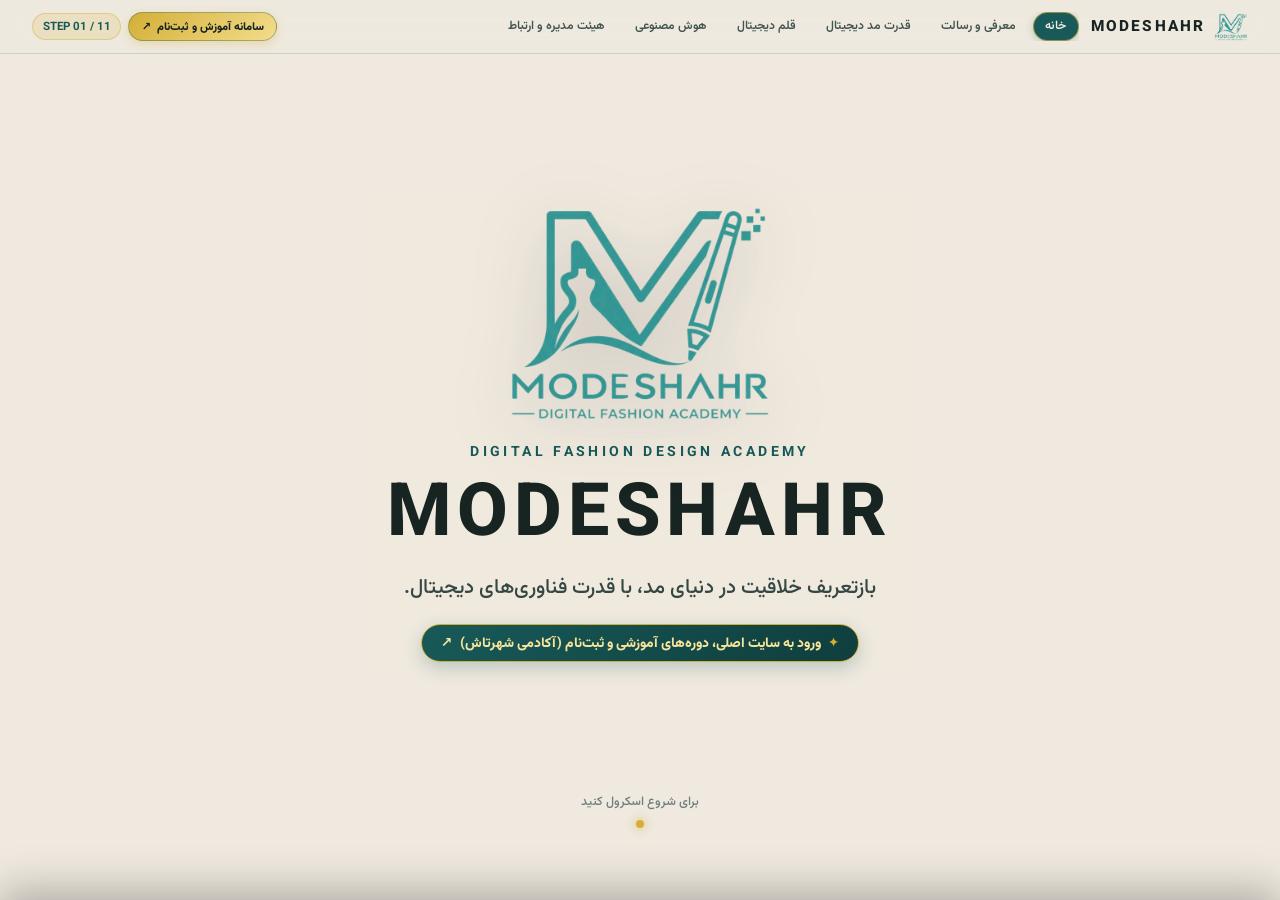
==== index.html @ 1c000253 "Initial commit: MODESHAHR digital fashion academy website" ====
<!DOCTYPE html>
<!--
  ==============================================================================
  DESIGNED, ENGINEERED & SECURED BY: VORTEX RJ STUDIO (vortexrjstudio)
  Where Identity Creates Attraction | https://vortexrjstudio.com
  Lead Web & Cybersecurity Engineer: Arad Razmjou (https://github.com/Aradrj)
  Brand Strategy & Identity: Anita Razmjou | Legal & Contracts: Mehrtash Razmjou
  Copyright (c) 2026 vortexrjstudio. All Rights Reserved.
  ==============================================================================
-->
<html lang="fa" dir="rtl">
<head>
  <meta charset="UTF-8">
  <meta name="viewport" content="width=device-width, initial-scale=1.0, viewport-fit=cover">
  <title>MODESHAHR | DIGITAL FASHION DESIGN ACADEMY</title>
  <meta name="author" content="Vortex RJ Studio (vortexrjstudio) - Arad Razmjou">
  <meta name="copyright" content="© 2026 vortexrjstudio (Vortex RJ Studio). All Rights Reserved.">
  <meta name="designer" content="Vortex RJ Studio | https://vortexrjstudio.com">
  <meta name="generator" content="Vortex RJ Studio High-Performance Scrollytelling Engine">
  <script type="application/ld+json">
  {
    "@context": "https://schema.org",
    "@type": "WebSite",
    "name": "MODESHAHR | Digital Fashion Design Academy",
    "url": "https://lms.shahrtashacademy.com/",
    "creator": {
      "@type": "Organization",
      "name": "Vortex RJ Studio",
      "alternateName": "vortexrjstudio",
      "slogan": "Where Identity Creates Attraction",
      "url": "https://vortexrjstudio.com",
      "sameAs": ["https://github.com/Aradrj"]
    },
    "copyrightHolder": {
      "@type": "Organization",
      "name": "vortexrjstudio"
    }
  }
  </script>
  <link rel="preconnect" href="https://fonts.googleapis.com">
  <link rel="preconnect" href="https://fonts.gstatic.com" crossorigin>
  <link href="https://fonts.googleapis.com/css2?family=Vazirmatn:wght@300;400;500;700;800&display=swap" rel="stylesheet">
  <link rel="stylesheet" href="style.css">
</head>
<body>
  <!-- نوار ناوبری بالا (Navigation Bar) -->
  <header class="site-navbar" id="siteNavbar">
    <div class="navbar-inner">
      <button type="button" class="navbar-brand" data-jump-step="0" aria-label="بازگشت به ابتدای صفحه">
        <img src="logo.png" alt="MODESHAHR Logo" class="navbar-logo-img" decoding="async" />
        <span class="navbar-brand-text">MODESHAHR</span>
      </button>

      <nav class="navbar-nav" aria-label="ناوبری بخش‌های سایت">
        <ul class="navbar-links" id="navbarLinks">
          <li><button type="button" class="nav-step-btn active" data-nav-group="hero" data-jump-step="0">خانه</button></li>
          <li><button type="button" class="nav-step-btn" data-nav-group="stage0" data-jump-step="2">معرفی و رسالت</button></li>
          <li><button type="button" class="nav-step-btn" data-nav-group="stage1" data-jump-step="4">قدرت مد دیجیتال</button></li>
          <li><button type="button" class="nav-step-btn" data-nav-group="stage2" data-jump-step="6">قلم دیجیتال</button></li>
          <li><button type="button" class="nav-step-btn" data-nav-group="stage3" data-jump-step="8">هوش مصنوعی</button></li>
          <li><button type="button" class="nav-step-btn" data-nav-group="footer" data-jump-step="10">هیئت مدیره و ارتباط</button></li>
        </ul>
      </nav>

      <div class="navbar-meta-group">
        <a href="https://lms.shahrtashacademy.com/" target="_blank" rel="noopener noreferrer" class="navbar-lms-cta" title="ورود به سامانه آموزش و ثبت‌نام آکادمی شهرتاش">
          <span>سامانه آموزش و ثبت‌نام</span>
          <span aria-hidden="true">↗</span>
        </a>
        <span class="navbar-step-badge" id="navStepBadge">STEP 01 / 11</span>
      </div>
    </div>
  </header>

  <main class="scrolly-viewport" id="waveTrack">
    <div class="aspect-stage-canvas" id="aspectStageCanvas">
    <!-- جهان عمودی پیوسته مختص هیرو و خط طلایی آغازین -->
    <div class="scrolly-world" id="scrollySticky">

      <!-- لایه پیوسته خط طلایی (#D4AF37) در اسکرول دوم -->
      <div class="continuous-line-layer" id="centerWaveGap" aria-hidden="true">
        <svg id="waveSvg" class="wave-svg" xmlns="http://www.w3.org/2000/svg">
          <defs>
            <filter id="shinyTipGlow" x="-35%" y="-35%" width="170%" height="170%">
              <feGaussianBlur in="SourceGraphic" stdDeviation="3.2" result="softGlow" />
              <feMerge>
                <feMergeNode in="softGlow" />
                <feMergeNode in="SourceGraphic" />
              </feMerge>
            </filter>
          </defs>

          <path id="goldWavePath" class="gold-wave-base" d="" />
          <g id="shinyTipGroup" class="shine-fade-layers"></g>
          <path id="goldTipTrail" class="gold-tip-trail" d="" />
        </svg>
      </div>

      <!-- بخش ۰: صفحه هیرو با لوگوی بزرگ‌تر -->
      <section class="world-section hero-section" id="hero">
        <div class="hero-box">
          <div class="hero-content">
            <div class="hero-logo-frame"><img src="logo.png" alt="MODESHAHR" class="hero-logo-img" decoding="async" /></div>
            <span class="brand-badge">DIGITAL FASHION DESIGN ACADEMY</span>
            <h1 class="hero-title">MODESHAHR</h1>
            <p class="hero-subtitle">
              بازتعریف خلاقیت در دنیای مد، با قدرت فناوری‌های دیجیتال.
            </p>
            <a href="https://lms.shahrtashacademy.com/" target="_blank" rel="noopener noreferrer" class="hero-academy-cta">
              <span class="cta-gold-star">✦</span>
              <span>ورود به سایت اصلی، دوره‌های آموزشی و ثبت‌نام (آکادمی شهرتاش)</span>
              <span aria-hidden="true">↗</span>
            </a>
          </div>

          <div class="hero-bottom-anchor" id="lineStartAnchor" aria-hidden="true">
            <span class="scroll-hint">برای شروع اسکرول کنید</span>
            <span class="hero-start-seed" id="heroStartSeed"></span>
          </div>
        </div>
      </section>

      <!-- اسکرول دوم: مسیر خط طلایی به همراه دو نمونه کار مرتفع در سمت چپ و راست خط طلایی -->
      <section class="world-section line-only-section" aria-label="مسیر خط طلایی و نمونه کارهای طراحی مد دیجیتال">
        <div class="second-scroll-photos-grid" id="secondScrollPhotosGrid">
          <!-- نمونه کار اول در سمت راست خط طلایی -->
          <div class="fibo-slot second-scroll-photo photo-right clickable-photo-slot" id="secondScrollPhotoRight" role="button" tabindex="0" aria-label="بزرگ‌نمایی نمونه کار اول">
                  <div class="fibo-photo-layer has-custom-artwork" style="--photo-tint: #185A59;" data-photo-title="نمونه کار اختصاصی طراحی لباس دیجیتال" data-photo-caption="ترسیم اسکیس اولیه با قلم نوری و تبدیل آن به رندر واقع‌گرایانه پارچه ابریشم زمردی و گلدوزی طلایی در استودیو مدشهر.">
                    <img src="assets/images/portfolio_right.jpg" alt="نمونه کار اختصاصی طراحی لباس دیجیتال" class="fibo-artwork-img" decoding="async" />
                  </div>
          </div>

          <!-- فضای میانی عبور خط طلایی -->
          <div class="second-scroll-line-gap" aria-hidden="true"></div>

          <!-- نمونه کار دوم در سمت چپ خط طلایی -->
          <div class="fibo-slot second-scroll-photo photo-left clickable-photo-slot" id="secondScrollPhotoLeft" role="button" tabindex="0" aria-label="بزرگ‌نمایی نمونه کار دوم">
                  <div class="fibo-photo-layer has-custom-artwork" style="--photo-tint: #0E939D;" data-photo-title="معماری فرم و کلکسیون اوت کوتور دیجیتال" data-photo-caption="طراحی ساختاریافته کت و پیراهن دراپه با شبیه‌سازی دقیق بافت پارچه، الگوهای هندسی و نورپردازی استودیویی.">
                    <img src="assets/images/portfolio_left.jpg" alt="معماری فرم و کلکسیون اوت کوتور دیجیتال" class="fibo-artwork-img" decoding="async" />
                  </div>
          </div>
        </div>
      </section>
    </div>

    <!-- ======================================================================
         لایه صحنه‌های اسکرول چسبان (۴ بخش کامل + بخش هیئت مدیره و شعار در پایین صفحه)
         ====================================================================== -->
    <div class="stationary-explanations-layer" id="stationaryExplanationsLayer">

      <!-- ====================================================================
           بخش ۱ (Stage 0): معرفی MODESHAHR + مأموریت ما و چشم‌انداز ما
           ==================================================================== -->
      <section class="stage-scene" data-stage-scene="0" aria-label="معرفی آکادمی و مأموریت و چشم‌انداز">
        <svg class="stage-perimeter-svg" data-stage-svg="0" xmlns="http://www.w3.org/2000/svg" aria-hidden="true">
          <path class="gold-wave-base" data-stage-base="0" d="" />
          <g class="shine-fade-layers" data-stage-shine="0"></g>
          <path class="gold-tip-trail" data-stage-tip="0" d="" />
        </svg>

        <div class="outside-section-header" data-outside-header="0">
          <span class="outside-en-heading" data-outside-en="0">MODESHAHR — DIGITAL FASHION DESIGN ACADEMY</span>
          <h2 class="outside-fa-heading" data-outside-fa="0">بازتعریف خلاقیت در دنیای مد، با قدرت فناوری‌های دیجیتال</h2>
        </div>

        <div class="explanation-mold" data-stage-mold="0">
          <div class="left-arch-column">
            <div class="arch-mold-outer shape-variant-arch" data-stage-arch="0">
              <div class="arch-inward-wall wall-layer-1"></div>
              <div class="arch-inward-wall wall-layer-2"></div>
              <div class="arch-inward-wall wall-layer-3"></div>

              <div class="arch-inner-cavity">
                <div class="arch-spectrum-fill"></div>
                <div class="arch-inner-shadow-overlay"></div>

                <span class="semicircle-dome-crest">MODESHAHR ACADEMY</span>

                <div class="arch-texts-stack">
                  <article class="arch-text-item" data-stage-text-a="0">
                    <span class="arch-step-label">DIGITAL FASHION DESIGN ACADEMY</span>
                    <h3 class="arch-heading">تلفیق دانش تخصصی مد، قلم دیجیتال و هوش مصنوعی</h3>
                    <p class="arch-placeholder-text">
                      طراحی دیجیتال و هوش مصنوعی افق‌های تازه‌ای را برای تبدیل سریع و دقیق ایده‌های ذهنی به آثار بصری پیش روی طراحان قرار داده‌اند...
                    </p>
                    <button type="button" class="shape-enter-hint" data-open-stage="0">✦ مطالعه متن کامل</button>
                  </article>

                  <article class="arch-text-item arch-text-overlay" data-stage-text-b="0">
                    <div class="arch-sub-block">
                      <span class="arch-step-label">OUR MISSION &amp; VISION</span>
                      <h3 class="arch-sub-title">مأموریت و چشم‌انداز ما</h3>
                      <p class="arch-placeholder-text">
                        پرورش نسل جدید طراحان لباس با آموزش تخصصی قلم نوری و هوش مصنوعی، همگام با استانداردهای جهانی...
                      </p>
                    </div>
                    <button type="button" class="shape-enter-hint" data-open-stage="0">✦ مطالعه متن کامل</button>
                  </article>
                </div>
              </div>
            </div>
          </div>

          <div class="mold-center-gap" aria-hidden="true"></div>

          <div class="right-fibo-column">
            <div class="fibo-fixed-mold gallery-layout-0">
              <div class="fibo-slot fibo-item-1 clickable-photo-slot" data-stage-slot="0" role="button" tabindex="0" aria-label="مشاهده تصویر در اندازه بزرگ">
                <div class="fibo-insta-reel" data-stage-reel="0">
                  <div class="fibo-photo-layer has-custom-artwork" style="--photo-tint: #185A59;" data-photo-title="خلق اسکیس‌های حرفه‌ای با قلم دیجیتال" data-photo-caption="ترسیم نخستین ایده‌های طراحی لباس با قلم نوری و دقت بالا در جزئیات خطوط و فرم.">
                    <img src="assets/images/stage0_stylus.jpg" alt="خلق اسکیس‌های حرفه‌ای با قلم دیجیتال" class="fibo-artwork-img" decoding="async" />
                  </div>
                  <div class="fibo-photo-layer has-custom-artwork" style="--photo-tint: #0E939D;" data-photo-title="تبدیل ایده‌های خلاقانه به طرح‌های حرفه‌ای" data-photo-caption="مأموریت ما توسعه مهارت‌های نسل جدید طراحان لباس برای خلق آثار دقیق و قابل ارائه در صنعت مد امروز است.">
                    <img src="assets/images/portfolio_right.jpg" alt="تبدیل ایده‌های خلاقانه به طرح‌های حرفه‌ای" class="fibo-artwork-img" decoding="async" />
                  </div>
                </div>
              </div>

              <div class="fibo-slot fibo-item-2 clickable-photo-slot" data-stage-slot="1" role="button" tabindex="0" aria-label="مشاهده تصویر در اندازه بزرگ">
                <div class="fibo-insta-reel" data-stage-reel="1">
                  <div class="fibo-photo-layer has-custom-artwork" style="--photo-tint: #185A59;" data-photo-title="توسعه کلکسیون‌های اختصاصی مد" data-photo-caption="بررسی هماهنگی فرم‌ها، پارچه‌ها و پالت‌های رنگی در قالب یک کلکسیون منسجم و حرفه‌ای.">
                    <img src="assets/images/stage0_coll.jpg" alt="توسعه کلکسیون‌های اختصاصی مد" class="fibo-artwork-img" decoding="async" />
                  </div>
                  <div class="fibo-photo-layer has-custom-artwork" style="--photo-tint: #0E939D;" data-photo-title="پیوند میان هنر، فناوری و نوآوری" data-photo-caption="چشم‌انداز مدشهر ایجاد بستری پیشرو برای شکل‌دهی سبک شخصی و همگام شدن با استانداردهای جهانی است.">
                    <img src="assets/images/stage1_workflow.jpg" alt="پیوند میان هنر، فناوری و نوآوری" class="fibo-artwork-img" decoding="async" />
                  </div>
                </div>
              </div>

              <div class="fibo-slot fibo-item-3 clickable-photo-slot" data-stage-slot="2" role="button" tabindex="0" aria-label="مشاهده تصویر در اندازه بزرگ">
                <div class="fibo-insta-reel" data-stage-reel="2">
                  <div class="fibo-photo-layer has-custom-artwork" style="--photo-tint: #185A59;" data-photo-title="تصویرسازی واقع‌گرایانه لباس" data-photo-caption="شبیه‌سازی سه‌بعدی افت پارچه، دوخت و نورپردازی لباس پیش از تولید نهایی.">
                    <img src="assets/images/stage0_3d.jpg" alt="تصویرسازی واقع‌گرایانه لباس" class="fibo-artwork-img" decoding="async" />
                  </div>
                  <div class="fibo-photo-layer has-custom-artwork" style="--photo-tint: #0E939D;" data-photo-title="همگام با استانداردهای صنعت مد جهانی" data-photo-caption="آماده‌سازی خروجی‌های استاندارد و تخصصی مطابق با نیاز برندها و مراکز آموزشی بین‌المللی.">
                    <img src="assets/images/stage1_sheet.jpg" alt="همگام با استانداردهای صنعت مد جهانی" class="fibo-artwork-img" decoding="async" />
                  </div>
                </div>
              </div>
            </div>
          </div>
        </div>
      </section>

      <!-- ====================================================================
           بخش ۲ (Stage 1): THE POWER OF DIGITAL FASHION — چرا طراحی لباس دیجیتال؟
           ==================================================================== -->
      <section class="stage-scene" data-stage-scene="1" aria-label="چرا طراحی لباس دیجیتال؟">
        <svg class="stage-perimeter-svg" data-stage-svg="1" xmlns="http://www.w3.org/2000/svg" aria-hidden="true">
          <path class="gold-wave-base" data-stage-base="1" d="" />
          <g class="shine-fade-layers" data-stage-shine="1"></g>
          <path class="gold-tip-trail" data-stage-tip="1" d="" />
        </svg>

        <div class="outside-section-header" data-outside-header="1">
          <span class="outside-en-heading" data-outside-en="1">THE POWER OF DIGITAL FASHION</span>
          <h2 class="outside-fa-heading" data-outside-fa="1">چرا طراحی لباس دیجیتال؟</h2>
        </div>

        <div class="explanation-mold" data-stage-mold="1">
          <div class="left-arch-column">
            <div class="arch-mold-outer shape-variant-octagon" data-stage-arch="1">
              <div class="arch-inward-wall wall-layer-1"></div>
              <div class="arch-inward-wall wall-layer-2"></div>
              <div class="arch-inward-wall wall-layer-3"></div>

              <div class="arch-inner-cavity">
                <div class="arch-spectrum-fill"></div>
                <div class="arch-inner-shadow-overlay"></div>

                <span class="semicircle-dome-crest">DIGITAL ADVANTAGE</span>

                <div class="arch-texts-stack">
                  <article class="arch-text-item" data-stage-text-a="1">
                    <h3 class="arch-heading">آزادی در خلق ایده و دقت در جزئیات</h3>
                    <p class="arch-placeholder-text">
                      رویکردی نوین برای کنترل دقیق خطوط، بافت‌ها و سایه‌پردازی و خلق طرح‌هایی منسجم با کیفیت بصری بالا...
                    </p>
                    <button type="button" class="shape-enter-hint" data-open-stage="1">✦ مطالعه متن کامل</button>
                  </article>

                  <article class="arch-text-item arch-text-overlay" data-stage-text-b="1">
                    <div class="arch-sub-block">
                      <h3 class="arch-sub-title">توسعه سریع کلکسیون و ارائه استاندارد</h3>
                      <p class="arch-placeholder-text">
                        آماده‌سازی سریع اتودها، شیت‌های فنی، مودبردها و پورتفولیوهای حرفه‌ای برای دانشگاه‌ها و برندها...
                      </p>
                    </div>
                    <button type="button" class="shape-enter-hint" data-open-stage="1">✦ مطالعه متن کامل</button>
                  </article>
                </div>
              </div>
            </div>
          </div>

          <div class="mold-center-gap" aria-hidden="true"></div>

          <div class="right-fibo-column">
            <div class="fibo-fixed-mold gallery-layout-1">
              <div class="fibo-slot fibo-item-1 clickable-photo-slot" data-stage-slot="0" role="button" tabindex="0" aria-label="مشاهده تصویر در اندازه بزرگ">
                <div class="fibo-insta-reel" data-stage-reel="0">
                  <div class="fibo-photo-layer has-custom-artwork" style="--photo-tint: #185A59;" data-photo-title="ترسیم، اصلاح و توسعه منعطف ایده‌ها" data-photo-caption="امکان تغییر خطوط، رنگ‌ها، تناسبات و جزئیات در هر مرحله برای فرآیند طراحی پویاتر.">
                    <img src="assets/images/stage1_workflow.jpg" alt="ترسیم، اصلاح و توسعه منعطف ایده‌ها" class="fibo-artwork-img" decoding="async" />
                  </div>
                  <div class="fibo-photo-layer has-custom-artwork" style="--photo-tint: #0E939D;" data-photo-title="اتودهای متعدد و ترکیب‌های رنگی هماهنگ" data-photo-caption="بررسی سریع ترکیب‌های رنگی مختلف و رساندن مجموعه‌ای هماهنگ از طرح‌ها به مرحله ارائه.">
                    <img src="assets/images/stage0_coll.jpg" alt="اتودهای متعدد و ترکیب‌های رنگی هماهنگ" class="fibo-artwork-img" decoding="async" />
                  </div>
                </div>
              </div>

              <div class="fibo-slot fibo-item-2 clickable-photo-slot" data-stage-slot="1" role="button" tabindex="0" aria-label="مشاهده تصویر در اندازه بزرگ">
                <div class="fibo-insta-reel" data-stage-reel="1">
                  <div class="fibo-photo-layer has-custom-artwork" style="--photo-tint: #185A59;" data-photo-title="دقت در خطوط، بافت‌ها و سایه‌پردازی" data-photo-caption="کنترل میکروسکوپی روی گلدوزی‌ها، چین‌های پارچه و ظرافت‌های دوخت دیجیتال.">
                    <img src="assets/images/stage1_detail.jpg" alt="دقت در خطوط، بافت‌ها و سایه‌پردازی" class="fibo-artwork-img" decoding="async" />
                  </div>
                  <div class="fibo-photo-layer has-custom-artwork" style="--photo-tint: #0E939D;" data-photo-title="آماده‌سازی شیت‌های فنی و مودبرد حرفه‌ای" data-photo-caption="تولید شیت‌های تکنیکال، فلت‌اسکیس و مودبردهای استاندارد برای ارائه حرفه‌ای.">
                    <img src="assets/images/stage1_sheet.jpg" alt="آماده‌سازی شیت‌های فنی و مودبرد حرفه‌ای" class="fibo-artwork-img" decoding="async" />
                  </div>
                </div>
              </div>

              <div class="fibo-slot fibo-item-3 clickable-photo-slot" data-stage-slot="2" role="button" tabindex="0" aria-label="مشاهده تصویر در اندازه بزرگ">
                <div class="fibo-insta-reel" data-stage-reel="2">
                  <div class="fibo-photo-layer has-custom-artwork" style="--photo-tint: #185A59;" data-photo-title="خلق طرح‌های منسجم با استاندارد بالا" data-photo-caption="نمایش کیفیت بصری کم‌نظیر در طراحی کلکسیون‌های مدرن و کلاسیک.">
                    <img src="assets/images/stage2_fabric.jpg" alt="خلق طرح‌های منسجم با استاندارد بالا" class="fibo-artwork-img" decoding="async" />
                  </div>
                  <div class="fibo-photo-layer has-custom-artwork" style="--photo-tint: #0E939D;" data-photo-title="خروجی استاندارد برای دانشگاه‌ها و برندها" data-photo-caption="آماده‌سازی پورتفولیوی بین‌المللی جهت پذیرش تحصیلی و همکاری با برندهای معتبر مد.">
                    <img src="assets/images/stage0_3d.jpg" alt="خروجی استاندارد برای دانشگاه‌ها و برندها" class="fibo-artwork-img" decoding="async" />
                  </div>
                </div>
              </div>
            </div>
          </div>
        </div>
      </section>

      <!-- ====================================================================
           بخش ۳ (Stage 2): DIGITAL PEN & CREATIVE DESIGN — قلم دیجیتال؛ امتداد خلاقیت طراح
           ==================================================================== -->
      <section class="stage-scene" data-stage-scene="2" aria-label="قلم دیجیتال؛ امتداد خلاقیت طراح">
        <svg class="stage-perimeter-svg" data-stage-svg="2" xmlns="http://www.w3.org/2000/svg" aria-hidden="true">
          <path class="gold-wave-base" data-stage-base="2" d="" />
          <g class="shine-fade-layers" data-stage-shine="2"></g>
          <path class="gold-tip-trail" data-stage-tip="2" d="" />
        </svg>

        <div class="outside-section-header" data-outside-header="2">
          <span class="outside-en-heading" data-outside-en="2">DIGITAL PEN &amp; CREATIVE DESIGN</span>
          <h2 class="outside-fa-heading" data-outside-fa="2">قلم دیجیتال؛ امتداد خلاقیت طراح</h2>
        </div>

        <div class="explanation-mold" data-stage-mold="2">
          <div class="left-arch-column">
            <div class="arch-mold-outer shape-variant-teardrop" data-stage-arch="2">
              <div class="arch-inward-wall wall-layer-1"></div>
              <div class="arch-inward-wall wall-layer-2"></div>
              <div class="arch-inward-wall wall-layer-3"></div>

              <div class="arch-inner-cavity">
                <div class="arch-spectrum-fill"></div>
                <div class="arch-inner-shadow-overlay"></div>

                <span class="semicircle-dome-crest">STYLUS MASTERY</span>

                <div class="arch-texts-stack">
                  <article class="arch-text-item" data-stage-text-a="2">
                    <h3 class="arch-heading">پلی میان مهارت دستی و دنیای دیجیتال</h3>
                    <p class="arch-placeholder-text">
                      حفظ آزادی حرکت دست با حساسیت فشار قلم، تنوع براش‌ها و لایه‌بندی پیشرفته...
                    </p>
                    <button type="button" class="shape-enter-hint" data-open-stage="2">✦ مطالعه متن کامل</button>
                  </article>

                  <article class="arch-text-item arch-text-overlay" data-stage-text-b="2">
                    <div class="arch-sub-block">
                      <h3 class="arch-sub-title">مهارت‌های تخصصی با قلم دیجیتال</h3>
                      <p class="arch-placeholder-text">
                        طراحی فیگور و آناتومی، ترسیم سیلوئت، پارچه‌سازی و نورپردازی حرفه‌ای لباس...
                      </p>
                    </div>
                    <button type="button" class="shape-enter-hint" data-open-stage="2">✦ مطالعه متن کامل</button>
                  </article>
                </div>
              </div>
            </div>
          </div>

          <div class="mold-center-gap" aria-hidden="true"></div>

          <div class="right-fibo-column">
            <div class="fibo-fixed-mold gallery-layout-2">
              <div class="fibo-slot fibo-item-1 clickable-photo-slot" data-stage-slot="0" role="button" tabindex="0" aria-label="مشاهده تصویر در اندازه بزرگ">
                <div class="fibo-insta-reel" data-stage-reel="0">
                  <div class="fibo-photo-layer has-custom-artwork" style="--photo-tint: #185A59;" data-photo-title="کنترل هنری دست با تنوع براش‌ها و لایه‌بندی" data-photo-caption="حساسیت به فشار قلم و قابلیت لایه‌بندی غیرمخرب برای تجربه‌ای فراتر از طراحی سنتی.">
                    <img src="assets/images/stage2_studio.jpg" alt="کنترل هنری دست با تنوع براش‌ها و لایه‌بندی" class="fibo-artwork-img" decoding="async" />
                  </div>
                  <div class="fibo-photo-layer has-custom-artwork" style="--photo-tint: #0E939D;" data-photo-title="طراحی فیگور مد، سیلوئت و جزئیات لباس" data-photo-caption="آموزش اصول آناتومی استایلیزه و نمایش دقیق فرم ایستایی لباس روی اندام.">
                    <img src="assets/images/stage2_fabric.jpg" alt="طراحی فیگور مد، سیلوئت و جزئیات لباس" class="fibo-artwork-img" decoding="async" />
                  </div>
                </div>
              </div>

              <div class="fibo-slot fibo-item-2 clickable-photo-slot" data-stage-slot="1" role="button" tabindex="0" aria-label="مشاهده تصویر در اندازه بزرگ">
                <div class="fibo-insta-reel" data-stage-reel="1">
                  <div class="fibo-photo-layer has-custom-artwork" style="--photo-tint: #185A59;" data-photo-title="ترسیم دقیق خطوط و فرم‌های پیچیده" data-photo-caption="اجرای روان منحنی‌ها، برش‌های لباس و خطوط حرکتی با قلم نوری.">
                    <img src="assets/images/stage2_figure.jpg" alt="ترسیم دقیق خطوط و فرم‌های پیچیده" class="fibo-artwork-img" decoding="async" />
                  </div>
                  <div class="fibo-photo-layer has-custom-artwork" style="--photo-tint: #0E939D;" data-photo-title="ایجاد متریال پارچه و پالت‌های رنگی" data-photo-caption="شبیه‌سازی جنسیت پارچه‌های مخمل، ابریشم، حریر و دانتل طلایی با براش‌های تخصصی.">
                    <img src="assets/images/stage0_stylus.jpg" alt="ایجاد متریال پارچه و پالت‌های رنگی" class="fibo-artwork-img" decoding="async" />
                  </div>
                </div>
              </div>

              <div class="fibo-slot fibo-item-3 clickable-photo-slot" data-stage-slot="2" role="button" tabindex="0" aria-label="مشاهده تصویر در اندازه بزرگ">
                <div class="fibo-insta-reel" data-stage-reel="2">
                  <div class="fibo-photo-layer has-custom-artwork" style="--photo-tint: #185A59;" data-photo-title="تجربه طراحی سنتی در محیط پیشرفته دیجیتال" data-photo-caption="ترکیب حس طبیعی طراحی دستی با ابزارهای قدرتمند نرم‌افزارهای تخصصی مد.">
                    <img src="assets/images/stage1_sheet.jpg" alt="تجربه طراحی سنتی در محیط پیشرفته دیجیتال" class="fibo-artwork-img" decoding="async" />
                  </div>
                  <div class="fibo-photo-layer has-custom-artwork" style="--photo-tint: #0E939D;" data-photo-title="سایه‌پردازی، نورپردازی و آماده‌سازی نهایی" data-photo-caption="حجم‌دهی سه‌بعدی به لباس و نمایش دقیق تابش نور روی چین‌ها و برجستگی‌های پارچه.">
                    <img src="assets/images/stage1_detail.jpg" alt="سایه‌پردازی، نورپردازی و آماده‌سازی نهایی" class="fibo-artwork-img" decoding="async" />
                  </div>
                </div>
              </div>
            </div>
          </div>
        </div>
      </section>

      <!-- ====================================================================
           بخش ۴ (Stage 3): AI IN FASHION DESIGN — هوش مصنوعی؛ افق تازه‌ای در طراحی مد
           ==================================================================== -->
      <section class="stage-scene" data-stage-scene="3" aria-label="هوش مصنوعی؛ افق تازه‌ای در طراحی مد">
        <svg class="stage-perimeter-svg" data-stage-svg="3" xmlns="http://www.w3.org/2000/svg" aria-hidden="true">
          <path class="gold-wave-base" data-stage-base="3" d="" />
          <g class="shine-fade-layers" data-stage-shine="3"></g>
          <path class="gold-tip-trail" data-stage-tip="3" d="" />
        </svg>

        <div class="outside-section-header" data-outside-header="3">
          <span class="outside-en-heading" data-outside-en="3">AI IN FASHION DESIGN</span>
          <h2 class="outside-fa-heading" data-outside-fa="3">هوش مصنوعی؛ افق تازه‌ای در طراحی مد</h2>
        </div>

        <div class="explanation-mold" data-stage-mold="3">
          <div class="left-arch-column">
            <div class="arch-mold-outer shape-variant-star" data-stage-arch="3">
              <div class="arch-inward-wall wall-layer-1"></div>
              <div class="arch-inward-wall wall-layer-2"></div>
              <div class="arch-inward-wall wall-layer-3"></div>

              <div class="arch-inner-cavity">
                <div class="arch-spectrum-fill"></div>
                <div class="arch-inner-shadow-overlay"></div>

                <span class="semicircle-dome-crest">AI &amp; HUMAN SYNERGY</span>

                <div class="arch-texts-stack">
                  <article class="arch-text-item" data-stage-text-a="3">
                    <h3 class="arch-heading">پردازش سریع ایده و گسترش خلاقیت</h3>
                    <p class="arch-placeholder-text">
                      تولید پیشنهادهای بصری متنوع با هوش مصنوعی در کنار شناخت فرم و زیبایی‌شناسی طراح...
                    </p>
                    <button type="button" class="shape-enter-hint" data-open-stage="3">✦ مطالعه متن کامل</button>
                  </article>

                  <article class="arch-text-item arch-text-overlay" data-stage-text-b="3">
                    <div class="arch-sub-block">
                      <h3 class="arch-sub-title">تعادل مهارت انسانی و فناوری</h3>
                      <p class="arch-placeholder-text">
                        ابزارهای دیجیتال در خدمت تفکر خلاق برای ساخت آینده‌ای تازه در دنیای مد...
                      </p>
                    </div>
                    <button type="button" class="shape-enter-hint" data-open-stage="3">✦ مطالعه متن کامل</button>
                  </article>
                </div>
              </div>
            </div>
          </div>

          <div class="mold-center-gap" aria-hidden="true"></div>

          <div class="right-fibo-column">
            <div class="fibo-fixed-mold gallery-layout-3">
              <div class="fibo-slot fibo-item-1 clickable-photo-slot" data-stage-slot="0" role="button" tabindex="0" aria-label="مشاهده تصویر در اندازه بزرگ">
                <div class="fibo-insta-reel" data-stage-reel="0">
                  <div class="fibo-photo-layer has-custom-artwork" style="--photo-tint: #185A59;" data-photo-title="پردازش سریع ایده‌ها و پیشنهادهای بصری متنوع" data-photo-caption="تبدیل کانسپت‌های اولیه طراح به پیشنهادهای بصری خلاقانه با کمک هوش مصنوعی.">
                    <img src="assets/images/stage3_ai_sketch.jpg" alt="پردازش سریع ایده‌ها و پیشنهادهای بصری متنوع" class="fibo-artwork-img" decoding="async" />
                  </div>
                  <div class="fibo-photo-layer has-custom-artwork" style="--photo-tint: #0E939D;" data-photo-title="شناخت فرم، رنگ، تناسبات و زیبایی‌شناسی طراح" data-photo-caption="این طراح است که با درک هنری و شناخت تناسبات، به خروجی‌های دیجیتال هویت و اصالت می‌بخشد.">
                    <img src="assets/images/stage2_figure.jpg" alt="شناخت فرم، رنگ، تناسبات و زیبایی‌شناسی طراح" class="fibo-artwork-img" decoding="async" />
                  </div>
                </div>
              </div>

              <div class="fibo-slot fibo-item-2 clickable-photo-slot" data-stage-slot="1" role="button" tabindex="0" aria-label="مشاهده تصویر در اندازه بزرگ">
                <div class="fibo-insta-reel" data-stage-reel="1">
                  <div class="fibo-photo-layer has-custom-artwork" style="--photo-tint: #185A59;" data-photo-title="تصویرسازی پیشرفته مجموعه‌های طراحی مد" data-photo-caption="خلق کالکشن‌های هماهنگ و پیشرو با ترکیب تکنیک‌های طراحی دیجیتال و الگوریتم‌های مولد.">
                    <img src="assets/images/stage3_ai_coll.jpg" alt="تصویرسازی پیشرفته مجموعه‌های طراحی مد" class="fibo-artwork-img" decoding="async" />
                  </div>
                  <div class="fibo-photo-layer has-custom-artwork" style="--photo-tint: #0E939D;" data-photo-title="تعادل میان مهارت انسانی و توانایی فناوری" data-photo-caption="قرار گرفتن ابزارهای هوشمند در خدمت تفکر خلاق برای هموار کردن مسیر خلق آثار منحصربه‌فرد.">
                    <img src="assets/images/stage1_workflow.jpg" alt="تعادل میان مهارت انسانی و توانایی فناوری" class="fibo-artwork-img" decoding="async" />
                  </div>
                </div>
              </div>

              <div class="fibo-slot fibo-item-3 clickable-photo-slot" data-stage-slot="2" role="button" tabindex="0" aria-label="مشاهده تصویر در اندازه بزرگ">
                <div class="fibo-insta-reel" data-stage-reel="2">
                  <div class="fibo-photo-layer has-custom-artwork" style="--photo-tint: #185A59;" data-photo-title="هم‌افزایی قلم دیجیتال و هوش مصنوعی" data-photo-caption="ترکیب دقت ترسیم دستی با قلم نوری و قدرت پردازش هوش مصنوعی در محیط استودیو.">
                    <img src="assets/images/stage2_studio.jpg" alt="هم‌افزایی قلم دیجیتال و هوش مصنوعی" class="fibo-artwork-img" decoding="async" />
                  </div>
                  <div class="fibo-photo-layer has-custom-artwork" style="--photo-tint: #0E939D;" data-photo-title="پرورش نگاه خلاق و ساخت آینده‌ای تازه در مد" data-photo-caption="مدشهر؛ پیشگام در آموزش نسل آینده طراحان لباس دیجیتال در تراز جهانی.">
                    <img src="assets/images/stage3_runway.jpg" alt="پرورش نگاه خلاق و ساخت آینده‌ای تازه در مد" class="fibo-artwork-img" decoding="async" />
                  </div>
                </div>
              </div>
            </div>
          </div>
        </div>
      </section>

      <!-- ====================================================================
           بخش هیئت مدیره در پایین صفحه (سه دایره متوسط با استایل و عمق بقیه شکل‌ها،
           پلیس‌هولدر دایره‌ای عکس در اندازه صورت، خط طلایی با اسکرول آخر و شعار پایانی)
           ==================================================================== -->
      <section class="board-directors-scene" id="boardDirectorsScene" aria-label="هیئت مدیره">
        <svg class="stage-perimeter-svg" id="boardPerimeterSvg" xmlns="http://www.w3.org/2000/svg" aria-hidden="true"></svg>

        <div class="outside-section-header" id="boardSectionHeader">
          <span class="outside-en-heading">BOARD OF DIRECTORS</span>
          <h2 class="outside-fa-heading">هیئت مدیره</h2>
        </div>

        <div class="board-circles-container" id="boardCirclesContainer">
          <!-- دایره اول: مدیر عامل -->
          <div class="board-circle-column">
            <div class="arch-mold-outer shape-variant-circle board-circle-mold" data-board-circle="0">
              <div class="arch-inward-wall wall-layer-1"></div>
              <div class="arch-inward-wall wall-layer-2"></div>
              <div class="arch-inward-wall wall-layer-3"></div>
              <div class="arch-inner-cavity board-circle-cavity">
                <div class="arch-spectrum-fill"></div>
                <div class="arch-inner-shadow-overlay"></div>
                <div class="fibo-photo-layer board-face-placeholder" style="--photo-tint: #185A59;">
                  <div class="board-avatar-silhouette" aria-hidden="true">
                    <svg viewBox="0 0 64 64" fill="none" stroke="currentColor" stroke-width="2.2">
                      <circle cx="32" cy="24" r="11" />
                      <path d="M14 54c3.5-10 10.5-15 18-15s14.5 5 18 15" stroke-linecap="round" />
                    </svg>
                  </div>
                </div>
              </div>
            </div>
            <p class="board-role-caption">مدیر عامل</p>
          </div>

          <!-- دایره دوم: موسسی و عضو هیئت مدیره -->
          <div class="board-circle-column">
            <div class="arch-mold-outer shape-variant-circle board-circle-mold" data-board-circle="1">
              <div class="arch-inward-wall wall-layer-1"></div>
              <div class="arch-inward-wall wall-layer-2"></div>
              <div class="arch-inward-wall wall-layer-3"></div>
              <div class="arch-inner-cavity board-circle-cavity">
                <div class="arch-spectrum-fill"></div>
                <div class="arch-inner-shadow-overlay"></div>
                <div class="fibo-photo-layer board-face-placeholder" style="--photo-tint: #0E939D;">
                  <div class="board-avatar-silhouette" aria-hidden="true">
                    <svg viewBox="0 0 64 64" fill="none" stroke="currentColor" stroke-width="2.2">
                      <circle cx="32" cy="24" r="11" />
                      <path d="M14 54c3.5-10 10.5-15 18-15s14.5 5 18 15" stroke-linecap="round" />
                    </svg>
                  </div>
                </div>
              </div>
            </div>
            <p class="board-role-caption">موسسی و عضو هیئت مدیره</p>
          </div>

          <!-- دایره سوم: مشاور امور قرارداد ها -->
          <div class="board-circle-column">
            <div class="arch-mold-outer shape-variant-circle board-circle-mold" data-board-circle="2">
              <div class="arch-inward-wall wall-layer-1"></div>
              <div class="arch-inward-wall wall-layer-2"></div>
              <div class="arch-inward-wall wall-layer-3"></div>
              <div class="arch-inner-cavity board-circle-cavity">
                <div class="arch-spectrum-fill"></div>
                <div class="arch-inner-shadow-overlay"></div>
                <div class="fibo-photo-layer board-face-placeholder" style="--photo-tint: #185A59;">
                  <div class="board-avatar-silhouette" aria-hidden="true">
                    <svg viewBox="0 0 64 64" fill="none" stroke="currentColor" stroke-width="2.2">
                      <circle cx="32" cy="24" r="11" />
                      <path d="M14 54c3.5-10 10.5-15 18-15s14.5 5 18 15" stroke-linecap="round" />
                    </svg>
                  </div>
                </div>
              </div>
            </div>
            <p class="board-role-caption">مشاور امور قرارداد ها</p>
          </div>
        </div>

        <div class="board-final-slogan" id="boardFinalSlogan">
          <p class="board-slogan-quote">باور ها همیشه با ایده های جدید در مد تغییر میکند</p>
        </div>
      </section>

      <!-- ====================================================================
           فوتر سایت
           ==================================================================== -->
      <footer class="site-footer" id="siteFooter" aria-label="فوتر سایت مدشهر">
        <div class="footer-inner">
          <div class="footer-top-row">
            <div class="footer-brand-col">
              <div class="footer-brand-header">
                <img src="logo.png" alt="MODESHAHR Logo" class="footer-logo-img" decoding="async" />
                <div class="footer-brand-title">MODESHAHR — DIGITAL FASHION DESIGN ACADEMY</div>
              </div>
              <p class="footer-brand-tagline">
                جایی برای پرورش نگاه خلاق، تسلط بر فناوری و ساخت آینده‌ای تازه در دنیای مد.
              </p>
              <a href="https://lms.shahrtashacademy.com/" target="_blank" rel="noopener noreferrer" class="footer-academy-main-link">
                <span>✦ ورود به سایت اصلی و سامانه آموزش و ثبت‌نام (آکادمی شهرتاش)</span>
                <span aria-hidden="true">↗</span>
              </a>
            </div>

            <div class="footer-links-col">
              <span class="footer-col-heading">دسترسی سریع به سرفصل‌ها</span>
              <ul class="footer-nav-list">
                <li><button type="button" class="footer-jump-btn" data-jump-step="2">معرفی آکادمی و رسالت</button></li>
                <li><button type="button" class="footer-jump-btn" data-jump-step="4">چرا طراحی لباس دیجیتال؟</button></li>
                <li><button type="button" class="footer-jump-btn" data-jump-step="6">قلم دیجیتال و خلاقیت</button></li>
                <li><button type="button" class="footer-jump-btn" data-jump-step="8">هوش مصنوعی در طراحی مد</button></li>
              </ul>
            </div>

            <div class="footer-social-col">
              <span class="footer-gold-social-label">✦ شبکه‌های اجتماعی و ارتباط مستقیم</span>
              <div class="footer-social-grid">
                <a href="https://www.instagram.com/modeshahr?xtok=MTRwdG10eWdmM2VtOA==" target="_blank" rel="noopener noreferrer" class="footer-social-pill">
                  <span class="social-gold-dot"></span>
                  <span>اینستاگرام (Instagram)</span>
                </a>
                <a href="https://www.facebook.com/share/1EDU81y6yS/" target="_blank" rel="noopener noreferrer" class="footer-social-pill">
                  <span class="social-gold-dot"></span>
                  <span>فیس‌بوک (Facebook)</span>
                </a>
                <a href="https://wa.me/989212476842" target="_blank" rel="noopener noreferrer" class="footer-social-pill">
                  <span class="social-gold-dot"></span>
                  <span>واتس‌اپ (WhatsApp)</span>
                </a>
                <a href="https://t.me/modeshahr" target="_blank" rel="noopener noreferrer" class="footer-social-pill">
                  <span class="social-gold-dot"></span>
                  <span>تلگرام (Telegram)</span>
                </a>
              </div>
            </div>
          </div>

          <div class="footer-bottom-bar">
            <div class="footer-legal-credits">
              <span class="vortex-copyright-text">© <strong>vortexrjstudio</strong> — این سایت توسط <a href="https://vortexrjstudio.com" target="_blank" rel="noopener noreferrer" class="vortex-studio-link">Vortex RJ Studio</a> ساخته شده است (تمامی حقوق طراحی، رابط کاربری و امنیت محفوظ است).</span>
              <a href="https://github.com/Aradrj" target="_blank" rel="noopener noreferrer" class="footer-github-badge">
                <span>GitHub: Aradrj</span>
                <span aria-hidden="true">↗</span>
              </a>
            </div>
            <button type="button" class="footer-back-top" id="footerBackTopBtn" data-jump-step="0">بازگشت به بالای صفحه ↑</button>
          </div>
        </div>
      </footer>

    </div>
    </div>
  </main>

  <!-- ======================================================================
       بوم سخت‌افزاری ۶۰ فریم بر ثانیه برای انیمیشن فوق دیتیل‌دار ورود و خروج معکوس دوربین
       به داخل شکل (بهینه‌شده برای دیوایس‌های رده‌پایین بدون مصرف حافظه اضافه)
       ====================================================================== -->
  <canvas class="camera-portal-canvas" id="cameraPortalCanvas" aria-hidden="true"></canvas>

  <div class="shape-interior-view" id="shapeInteriorView" role="dialog" aria-modal="true" aria-hidden="true" aria-labelledby="interiorMainTitle">
    <!-- دیواره‌های پله‌ای سه‌بعدی و سایه‌های دور تصویر دقیقاً مشابه داخل شکل -->
    <div class="interior-bevel-wall interior-wall-1" aria-hidden="true"></div>
    <div class="interior-bevel-wall interior-wall-2" aria-hidden="true"></div>
    <div class="interior-bevel-wall interior-wall-3" aria-hidden="true"></div>
    <div class="interior-cavity-shadow" aria-hidden="true"></div>

    <div class="interior-content-wrap">
      <header class="interior-header">
        <div class="interior-title-block">
          <span class="semicircle-dome-crest interior-crest" id="interiorCrest">MODESHAHR ACADEMY</span>
          <h2 class="interior-main-title" id="interiorMainTitle">عنوان کامل بخش</h2>
        </div>
        <button type="button" class="interior-exit-btn" id="interiorExitBtn" aria-label="خروج دوربین از شکل">
          <span>خروج از شکل و بازگشت</span>
          <span aria-hidden="true">✕</span>
        </button>
      </header>

      <div class="interior-scroll-area" id="interiorScrollArea"></div>
    </div>
  </div>

  <!-- ======================================================================
       لایت‌باکس بزرگ‌نمایی عکس‌ها با خط طلایی دور عکس، توضیحات زیر آن و دکمه برگشت
       ====================================================================== -->
  <div class="photo-lightbox-modal" id="photoLightboxModal" role="dialog" aria-modal="true" aria-hidden="true" aria-labelledby="lightboxTitle">
    <div class="lightbox-backdrop" id="lightboxBackdrop"></div>
    <div class="lightbox-card" id="lightboxCard">
      <div class="lightbox-top-bar">
        <span class="lightbox-brand-tag">MODESHAHR GALLERY</span>
        <button type="button" class="lightbox-back-btn" id="lightboxBackBtn" aria-label="بازگشت">
          <span>بازگشت</span>
          <span aria-hidden="true">✕</span>
        </button>
      </div>

      <div class="lightbox-image-stage" id="lightboxImageStage">
        <svg class="lightbox-gold-svg" id="lightboxGoldSvg" xmlns="http://www.w3.org/2000/svg" aria-hidden="true">
          <rect id="lightboxGoldRect" class="lightbox-gold-rect" x="3" y="3" width="100" height="100" rx="18" ry="18" />
        </svg>
        <div class="lightbox-img-frame" id="lightboxImgFrame">
          <img src="" alt="" class="lightbox-full-img" id="lightboxFullImg" decoding="async" />
        </div>
      </div>

      <div class="lightbox-caption-panel">
        <h3 class="lightbox-photo-title" id="lightboxTitle">عنوان تصویر</h3>
        <p class="lightbox-photo-desc" id="lightboxDesc">توضیحات تصویر</p>
      </div>
    </div>
  </div>

  <script src="script.js"></script>
</body>
</html>
---- style.css ----
/* ==========================================================================
   تنظیمات پایه، پس‌زمینه #EFE9DF و مقیاس‌پذیری سیال CSS (dvh / aspect-ratio / clamp)
   سازگار با تمام دیوایس‌ها بدون بریدگی پایین صفحه و بدون تداخل بخش‌ها
   ========================================================================== */
* {
  margin: 0;
  padding: 0;
  box-sizing: border-box;
}

html,
body {
  width: 100%;
  height: 100%;
  height: 100dvh;
  background-color: #EFE9DF;
  color: #1F2D2B;
  font-family: 'Vazirmatn', system-ui, -apple-system, BlinkMacSystemFont, sans-serif;
  overflow: hidden;
  user-select: none;
  -webkit-font-smoothing: antialiased;
  overscroll-behavior: none;
}

/* ==========================================================================
   نوار ناوبری بالا (Navigation Bar) با لوگوی رسمی MODESHAHR
   ========================================================================== */
.site-navbar {
  position: fixed;
  top: 0;
  left: 0;
  right: 0;
  height: 54px;
  z-index: 60;
  background: rgba(239, 233, 223, 0.94);
  backdrop-filter: blur(12px);
  -webkit-backdrop-filter: blur(12px);
  border-bottom: 1px solid rgba(24, 90, 89, 0.16);
  display: flex;
  align-items: center;
  justify-content: center;
  padding: 0 clamp(0.75rem, 2.5vw, 2.2rem);
}

.navbar-inner {
  width: 100%;
  max-width: 1360px;
  display: flex;
  align-items: center;
  justify-content: space-between;
  gap: 0.75rem;
}

.navbar-brand {
  display: flex;
  align-items: center;
  gap: 0.55rem;
  background: none;
  border: none;
  cursor: pointer;
  font-family: inherit;
  color: #182422;
  padding: 0.2rem 0;
  flex-shrink: 0;
}

.navbar-logo-img {
  width: 34px;
  height: 28px;
  object-fit: contain;
}

.navbar-brand-text {
  font-size: clamp(0.88rem, 1.2vw, 1.02rem);
  font-weight: 800;
  letter-spacing: 0.14em;
  direction: ltr;
}

.navbar-links {
  display: flex;
  align-items: center;
  gap: 0.3rem;
  list-style: none;
  overflow-x: auto;
  scrollbar-width: none;
  touch-action: pan-x;
}

.navbar-links::-webkit-scrollbar {
  display: none;
}

.nav-step-btn {
  background: transparent;
  border: 1px solid transparent;
  border-radius: 999px;
  padding: 0.28rem 0.72rem;
  font-family: inherit;
  font-size: clamp(0.7rem, 0.95vw, 0.79rem);
  font-weight: 600;
  color: #425451;
  cursor: pointer;
  white-space: nowrap;
  transition: all 0.22s ease;
}

.nav-step-btn:hover {
  color: #185A59;
  background-color: rgba(24, 90, 89, 0.08);
}

.nav-step-btn.active {
  color: #EFE9DF;
  background-color: #185A59;
  border-color: rgba(212, 175, 55, 0.65);
  box-shadow: 0 2px 8px rgba(24, 90, 89, 0.24);
}

.navbar-meta-group {
  display: flex;
  align-items: center;
  gap: 0.45rem;
  flex-shrink: 0;
}

.navbar-step-badge {
  font-size: 0.72rem;
  font-weight: 700;
  color: #185A59;
  background-color: rgba(212, 175, 55, 0.18);
  border: 1px solid rgba(212, 175, 55, 0.45);
  padding: 0.2rem 0.6rem;
  border-radius: 999px;
  white-space: nowrap;
  direction: ltr;
}

/* ==========================================================================
   ویوپورت اصلی با ارتفاع داینامیک 100dvh و پس‌زمینه #EFE9DF (بدون سفیدی یا پرش)
   ========================================================================== */
.scrolly-viewport {
  width: 100vw;
  height: 100vh;
  height: 100dvh;
  background-color: #EFE9DF;
  position: relative;
  overflow: hidden;
  backface-visibility: hidden;
  -webkit-backface-visibility: hidden;
  touch-action: none;
}

.aspect-stage-canvas {
  width: 100%;
  height: 100%;
  position: relative;
  overflow: hidden;
  background-color: #EFE9DF;
}

/* ==========================================================================
   جهان عمودی پیوسته مختص هیرو و خط طلایی آغازین
   ========================================================================== */
.scrolly-world {
  width: 100%;
  height: 100%;
  position: absolute;
  inset: 0;
  will-change: transform;
  z-index: 4;
  pointer-events: none;
}

.continuous-line-layer {
  position: absolute;
  top: 0;
  left: 0;
  width: 100%;
  height: 460%;
  pointer-events: none;
  z-index: 2; /* قرار گرفتن زیر نوشته‌های هیرو */
}

.wave-svg {
  width: 100%;
  height: 100%;
  overflow: visible;
  display: block;
}

.gold-wave-base {
  fill: none;
  stroke: #D4AF37;
  stroke-width: 3.3;
  stroke-linecap: round;
  stroke-linejoin: round;
}

.shine-segment {
  fill: none;
  stroke-linecap: round;
  stroke-linejoin: round;
}

.gold-tip-trail {
  fill: none;
  stroke: #FFFDF5;
  stroke-width: 4.4;
  stroke-linecap: round;
  stroke-linejoin: round;
  filter: url(#shinyTipGlow);
  opacity: 0.96;
}

.world-section {
  width: 100%;
  position: relative;
  z-index: 5; /* نوشته‌های هیرو روی خط طلایی قرار می‌گیرند */
}

/* بخش ۰: هیرو */
.hero-section {
  height: 100%;
  display: flex;
  flex-direction: column;
  justify-content: space-between;
  align-items: center;
}

.hero-box {
  width: 100%;
  height: 92%;
  display: flex;
  flex-direction: column;
  justify-content: space-between;
  align-items: center;
  padding: clamp(4.2rem, 8dvh, 6rem) 1.5rem 0;
  text-align: center;
}

.hero-content {
  margin: auto 0;
  max-width: 760px;
  display: flex;
  flex-direction: column;
  align-items: center;
  gap: clamp(0.55rem, 1.5dvh, 1rem);
  background-color: rgba(239, 233, 223, 0.85);
  padding: 0.5rem 1.2rem;
  border-radius: 20px;
}

.hero-logo-frame {
  width: clamp(235px, 30vh, 320px);
  height: calc(clamp(235px, 30vh, 320px) * 0.827);
  flex-shrink: 0;
  display: flex;
  align-items: center;
  justify-content: center;
  margin-bottom: 4px;
  filter: drop-shadow(0 16px 34px rgba(0, 0, 0, 0.25));
}

.hero-logo-img {
  width: 100%;
  height: 100%;
  object-fit: contain;
}

.brand-badge {
  font-size: clamp(0.7rem, 1.2vw, 0.88rem);
  font-weight: 700;
  letter-spacing: 0.24em;
  color: #185A59;
  text-transform: uppercase;
  direction: ltr;
}

.hero-title {
  font-size: clamp(2.3rem, 6vw, 4.6rem);
  font-weight: 800;
  color: #182422;
  line-height: 1.08;
  letter-spacing: 0.08em;
  direction: ltr;
}

.hero-subtitle {
  font-size: clamp(0.95rem, 1.8vw, 1.28rem);
  font-weight: 500;
  color: #354744;
  line-height: 1.7;
  max-width: 600px;
}

.hero-bottom-anchor {
  display: flex;
  flex-direction: column;
  align-items: center;
  gap: 0.5rem;
}

.scroll-hint {
  font-size: 0.78rem;
  font-weight: 500;
  color: #6E7F7C;
}

.hero-start-seed {
  width: 8px;
  height: 8px;
  border-radius: 50%;
  background-color: #D4AF37;
  box-shadow: 0 0 10px rgba(212, 175, 55, 0.85);
  will-change: transform, opacity;
}

.line-only-section {
  height: 360%;
  width: 100%;
}

/* ==========================================================================
   لایه صحنه‌های چسبان با مارجین پایین کافی و قرار گرفتن خط طلایی زیر نوشته‌ها
   ========================================================================== */
.stationary-explanations-layer {
  position: absolute;
  inset: 0;
  width: 100%;
  height: 100%;
  pointer-events: none;
  z-index: 2;
}

/* هر صحنه دارای مارجین/پدینگ پایین سخاوتمندانه (حداقل 18dvh فضای باز در پایین صفحه) است تا پایین شکل، انتهای خط طلایی و پیش‌نمایش شکل بعدی کاملاً دیده شوند و هرگز روی هم نیفتند */
.stage-scene {
  position: absolute;
  inset: 0;
  width: 100%;
  height: 100%;
  display: flex;
  flex-direction: column;
  align-items: center;
  justify-content: flex-start;
  padding: 62px clamp(1rem, 3.2vw, 3rem) clamp(90px, 16dvh, 145px);
  pointer-events: none;
  will-change: transform, opacity;
  backface-visibility: hidden;
  -webkit-backface-visibility: hidden;
}

/* خط طلایی دارای z-index: 1 است تا زیر سرفصل‌ها و نوشته‌های سایت (z-index: 6) قرار بگیرد و هرگز روی متن‌ها نیفتد */
.stage-perimeter-svg {
  position: absolute;
  inset: 0;
  width: 100%;
  height: 100%;
  pointer-events: none;
  z-index: 1;
  overflow: visible;
}

/* سرفصل‌های خارج و بالای شکل: دارای z-index: 6 و پس‌زمینه هم‌رنگ صفحه (#EFE9DF) تا خط طلایی از زیر نوشته‌ها رد شود و اوورلپ نکند */
.outside-section-header {
  position: relative;
  z-index: 6;
  background-color: #EFE9DF;
  padding: 4px 20px;
  border-radius: 999px;
  display: flex;
  flex-direction: column;
  align-items: center;
  justify-content: center;
  text-align: center;
  gap: 2px;
  margin-bottom: clamp(8px, 1.4dvh, 14px);
  flex-shrink: 0;
}

.outside-en-heading {
  font-size: clamp(0.66rem, 1vw, 0.8rem);
  font-weight: 800;
  letter-spacing: 0.22em;
  color: #185A59;
  text-transform: uppercase;
  direction: ltr;
}

.outside-fa-heading {
  font-size: clamp(0.95rem, 1.55vw, 1.3rem);
  font-weight: 800;
  color: #182422;
  line-height: 1.25;
}

/* چیدمان تطبیقی با حفظ نسبت‌ها در تمام دیوایس‌ها و مارجین پایین کافی */
.explanation-mold {
  position: relative;
  z-index: 4;
  direction: ltr;
  width: min(92vw, 1240px);
  height: min(62dvh, 490px);
  margin: 0 auto;
  display: grid;
  grid-template-columns: minmax(0, 1.08fr) clamp(20px, 2.4vw, 38px) minmax(0, 1fr);
  align-items: center;
  justify-content: center;
  opacity: 0;
  transform-origin: center center;
  will-change: transform, opacity;
  flex-shrink: 0;
}

/* ==========================================================================
   سمت چپ: ۴ شکل با حفظ نسبت ابعاد (aspect-ratio) و عمق سه‌بعدی در تمام دیوایس‌ها
   ========================================================================== */
.left-arch-column {
  width: 100%;
  height: 100%;
  display: flex;
  align-items: center;
  justify-content: center;
  perspective: 1200px;
}

/* استفاده از قابلیت استاندارد aspect-ratio و max-height: 100% در CSS تا شکل در هر دیوایسی (موبایل، تبلت، دسکتاپ) نسبت ابعادی خود را حفظ کند و هرگز کشیده یا له نشود */
.arch-mold-outer {
  height: 100%;
  max-height: 100%;
  width: auto;
  max-width: 100%;
  aspect-ratio: 1.08 / 1;
  position: relative;
  transform-style: preserve-3d;
  overflow: hidden;
  background: linear-gradient(145deg, #D5CFC2 0%, #E7E1D5 55%, #F6F2EA 100%);
  box-shadow:
    0 6px 20px rgba(15, 45, 43, 0.12),
    0 2px 0 rgba(255, 255, 255, 0.88);
}

/* شکل ۱ (Stage 0): طاقچه کلاسیک */
.arch-mold-outer.shape-variant-arch {
  border-radius: 999px 999px 24px 24px;
}

/* شکل ۲ (Stage 1): هشت‌ضلعی پهن (Wide Octagon) مطابق تصویر 1000088107.jpg */
.arch-mold-outer.shape-variant-octagon {
  clip-path: polygon(
    18% 0%,
    82% 0%,
    100% 18%,
    100% 82%,
    82% 100%,
    18% 100%,
    0% 82%,
    0% 18%
  );
}

/* شکل ۳ (Stage 2): قطره اشک (Teardrop) مطابق تصویر 1000088108.jpg */
.arch-mold-outer.shape-variant-teardrop {
  clip-path: polygon(
    50.0% 0.0%,
    56.5% 5.8%,
    63.2% 12.0%,
    70.0% 18.6%,
    76.6% 25.5%,
    82.8% 32.8%,
    88.2% 40.2%,
    92.6% 47.8%,
    95.6% 55.4%,
    97.0% 63.0%,
    96.6% 70.4%,
    94.4% 77.5%,
    90.5% 84.0%,
    85.0% 89.6%,
    78.0% 94.2%,
    69.6% 97.5%,
    60.2% 99.4%,
    50.0% 100.0%,
    39.8% 99.4%,
    30.4% 97.5%,
    22.0% 94.2%,
    15.0% 89.6%,
    9.5% 84.0%,
    5.6% 77.5%,
    3.4% 70.4%,
    3.0% 63.0%,
    4.4% 55.4%,
    7.4% 47.8%,
    11.8% 40.2%,
    17.2% 32.8%,
    23.4% 25.5%,
    30.0% 18.6%,
    36.8% 12.0%,
    43.5% 5.8%
  );
}

/* شکل ۴ (Stage 3): ستاره / لوزی چهارپر (Star / Diamond) مطابق تصویر 1000088109.jpg */
.arch-mold-outer.shape-variant-star {
  clip-path: polygon(
    50% 0%,
    73% 27%,
    100% 50%,
    73% 73%,
    50% 100%,
    27% 73%,
    0% 50%,
    27% 27%
  );
}

/* لایه‌های پله‌ای سه‌بعدی (3D Inward Sunken Walls) */
.arch-inward-wall {
  position: absolute;
  inset: 0;
  border-radius: inherit;
  clip-path: inherit;
  pointer-events: none;
  will-change: transform, inset, opacity;
}

.wall-layer-1 {
  inset: 6px;
  z-index: 1;
  background: linear-gradient(140deg, #B8B2A5 0%, #D5CFC2 48%, #F4EFE6 100%);
  box-shadow:
    inset 12px 16px 24px rgba(8, 32, 31, 0.38),
    inset -8px -8px 16px rgba(255, 255, 255, 0.85);
}

.wall-layer-2 {
  inset: 12px;
  z-index: 2;
  background: linear-gradient(140deg, #9E988B 0%, #C2BCB0 52%, #EAE4DA 100%);
  box-shadow:
    inset 16px 22px 30px rgba(6, 26, 25, 0.48),
    inset -8px -8px 18px rgba(255, 255, 255, 0.68);
}

.wall-layer-3 {
  inset: 18px;
  z-index: 3;
  background: linear-gradient(140deg, #827D71 0%, #ABA598 58%, #DCD6CA 100%);
  box-shadow:
    inset 20px 28px 38px rgba(4, 20, 19, 0.6),
    inset -10px -10px 20px rgba(255, 255, 255, 0.5);
}

/* حفره داخلی فرورفته با سایه حجمی قوی */
.arch-inner-cavity {
  direction: rtl;
  position: absolute;
  inset: 18px;
  border-radius: inherit;
  clip-path: inherit;
  z-index: 4;
  overflow: hidden;
  display: flex;
  flex-direction: column;
  justify-content: center;
  padding: clamp(1.4rem, 3.6dvh, 2.2rem) clamp(1.1rem, 2vw, 1.9rem) clamp(0.8rem, 1.8dvh, 1.3rem);
  opacity: 0;
  will-change: opacity, transform;
}

.shape-variant-octagon .arch-inner-cavity {
  padding: clamp(1.3rem, 3.2dvh, 2rem) clamp(1.4rem, 2.5vw, 2.4rem) clamp(0.9rem, 2dvh, 1.4rem);
}

.shape-variant-teardrop .arch-inner-cavity {
  padding: clamp(2.6rem, 6.5dvh, 4.2rem) clamp(1.8rem, 3.4vw, 3.1rem) clamp(1rem, 2.4dvh, 1.7rem);
}

.shape-variant-star .arch-inner-cavity {
  padding: clamp(2.4rem, 6dvh, 3.8rem) clamp(2.4rem, 4.4vw, 4.1rem) clamp(1.8rem, 4.2dvh, 2.8rem);
}

.arch-spectrum-fill {
  position: absolute;
  inset: 0;
  background-color: #185A59;
  z-index: 1;
  will-change: background-color;
}

.arch-inner-shadow-overlay {
  position: absolute;
  inset: 0;
  border-radius: inherit;
  clip-path: inherit;
  z-index: 2;
  pointer-events: none;
  background:
    radial-gradient(circle at 65% 72%, rgba(255, 255, 255, 0.12) 0%, transparent 52%),
    linear-gradient(135deg, rgba(2, 14, 13, 0.62) 0%, rgba(2, 14, 13, 0.22) 28%, transparent 58%, rgba(255, 255, 255, 0.14) 100%),
    radial-gradient(closest-side at 50% 50%, transparent 74%, rgba(2, 12, 11, 0.55) 100%);
  box-shadow:
    inset 0 28px 48px rgba(3, 16, 15, 0.72),
    inset 18px 0 32px rgba(3, 16, 15, 0.48),
    inset -10px -12px 24px rgba(255, 255, 255, 0.16),
    inset 0 3px 9px rgba(0, 0, 0, 0.62);
}

.semicircle-dome-crest {
  position: relative;
  z-index: 3;
  align-self: center;
  margin-bottom: 0.35rem;
  padding: 0.16rem 0.75rem;
  border-radius: 999px;
  background: rgba(255, 255, 255, 0.14);
  border: 1px solid rgba(212, 175, 55, 0.52);
  font-size: clamp(0.6rem, 0.85vw, 0.68rem);
  font-weight: 700;
  letter-spacing: 0.12em;
  direction: ltr;
  flex-shrink: 0;
}

.arch-texts-stack {
  position: relative;
  z-index: 3;
  width: 100%;
  flex: 1;
  min-height: 0;
  display: flex;
  align-items: center;
}

.arch-text-item {
  width: 100%;
  max-height: 100%;
  overflow-y: auto;
  scrollbar-width: none;
  display: flex;
  flex-direction: column;
  justify-content: flex-start;
  gap: calc(0.42rem * var(--fit, 1));
  text-align: right;
  touch-action: pan-y;
  will-change: color, opacity, transform;
}

/* وسط‌چینی امن: اگر متن بلندتر از قاب شد از بالا بریده نشود و قابل اسکرول باشد */
.arch-text-item > :first-child {
  margin-top: auto;
}

.arch-text-item > :last-child {
  margin-bottom: auto;
}

.arch-text-item::-webkit-scrollbar {
  display: none;
}

.arch-text-overlay {
  position: absolute;
  inset: 0;
  opacity: 0;
  pointer-events: none;
}

.arch-step-label {
  font-size: calc(clamp(0.66rem, 0.9vw, 0.75rem) * var(--fit, 1));
  font-weight: 700;
  color: #D4AF37;
  letter-spacing: 0.04em;
}

.arch-heading {
  font-size: calc(clamp(0.92rem, 1.38vw, 1.2rem) * var(--fit, 1));
  font-weight: 800;
  line-height: 1.34;
}

.arch-placeholder-text {
  font-size: calc(clamp(0.72rem, 0.92vw, 0.84rem) * var(--fit, 1));
  line-height: calc(1.62 - (1 - var(--fit, 1)) * 0.55);
  opacity: 0.96;
  text-align: justify;
}

.arch-sub-block {
  background: rgba(0, 0, 0, 0.18);
  border-right: 3px solid #D4AF37;
  border-radius: 8px;
  padding: 0.35rem 0.65rem;
  display: flex;
  flex-direction: column;
  gap: 0.15rem;
}

.arch-sub-title {
  font-size: calc(clamp(0.76rem, 1vw, 0.88rem) * var(--fit, 1));
  font-weight: 800;
  color: #F6E59B;
}

.arch-bullet-list {
  list-style: none;
  display: grid;
  grid-template-columns: 1fr 1fr;
  gap: 0.25rem 0.5rem;
  margin-top: 0.15rem;
}

.arch-bullet-list li {
  font-size: calc(clamp(0.68rem, 0.86vw, 0.78rem) * var(--fit, 1));
  line-height: 1.4;
  position: relative;
  padding-right: 0.75rem;
}

.arch-bullet-list li::before {
  content: '✦';
  position: absolute;
  right: 0;
  top: 0;
  color: #D4AF37;
  font-size: 0.64rem;
}

.mold-center-gap {
  width: 100%;
  height: 100%;
}

/* ==========================================================================
   سمت راست: ۳ قاب عکس با حفظ نسبت ابعاد (aspect-ratio) در تمام دیوایس‌ها
   ========================================================================== */
.right-fibo-column {
  width: 100%;
  height: 100%;
  display: flex;
  align-items: center;
  justify-content: center;
}

.fibo-fixed-mold {
  direction: rtl;
  height: 100%;
  max-height: 100%;
  width: 100%;
  max-width: 100%;
  aspect-ratio: 1.08 / 1;
  display: grid;
  gap: clamp(10px, 1.1vw, 15px);
}

/* چیدمان عکس بخش ۱ (Stage 0) */
.gallery-layout-0 {
  grid-template-columns: 1.55fr 1fr;
  grid-template-rows: 1.55fr 1fr;
}
.gallery-layout-0 .fibo-item-1 {
  grid-column: 1 / 2;
  grid-row: 1 / 3;
}
.gallery-layout-0 .fibo-item-2 {
  grid-column: 2 / 3;
  grid-row: 1 / 2;
}
.gallery-layout-0 .fibo-item-3 {
  grid-column: 2 / 3;
  grid-row: 2 / 3;
}

/* چیدمان عکس بخش ۲ (Stage 1) */
.gallery-layout-1 {
  grid-template-columns: 1fr 1fr;
  grid-template-rows: 1.25fr 1fr;
}
.gallery-layout-1 .fibo-item-1 {
  grid-column: 1 / 3;
  grid-row: 1 / 2;
}
.gallery-layout-1 .fibo-item-2 {
  grid-column: 2 / 3;
  grid-row: 2 / 3;
}
.gallery-layout-1 .fibo-item-3 {
  grid-column: 1 / 2;
  grid-row: 2 / 3;
}

/* چیدمان عکس بخش ۳ (Stage 2) */
.gallery-layout-2 {
  grid-template-columns: 1fr 1.45fr;
  grid-template-rows: 1fr 1.35fr;
}
.gallery-layout-2 .fibo-item-1 {
  grid-column: 1 / 2;
  grid-row: 1 / 2;
}
.gallery-layout-2 .fibo-item-2 {
  grid-column: 2 / 3;
  grid-row: 1 / 3;
}
.gallery-layout-2 .fibo-item-3 {
  grid-column: 1 / 2;
  grid-row: 2 / 3;
}

/* چیدمان عکس بخش ۴ (Stage 3) */
.gallery-layout-3 {
  grid-template-columns: 1.35fr 1fr;
  grid-template-rows: 1fr 1fr;
}
.gallery-layout-3 .fibo-item-1 {
  grid-column: 1 / 2;
  grid-row: 1 / 3;
}
.gallery-layout-3 .fibo-item-2 {
  grid-column: 2 / 3;
  grid-row: 1 / 2;
}
.gallery-layout-3 .fibo-item-3 {
  grid-column: 2 / 3;
  grid-row: 2 / 3;
}

.fibo-slot {
  position: relative;
  width: 100%;
  height: 100%;
  border-radius: 18px;
  background-color: #E5DFD3;
  border: 1.5px solid rgba(24, 90, 89, 0.25);
  box-shadow:
    0 5px 14px rgba(15, 45, 43, 0.08),
    inset 0 2px 10px rgba(15, 45, 43, 0.08);
  overflow: hidden;
  opacity: 0;
  transform: translateY(16px);
  will-change: opacity, transform;
}

.fibo-insta-reel {
  width: 100%;
  height: 200%;
  display: flex;
  flex-direction: column;
  will-change: transform;
  transform: translateY(0%);
}

.fibo-photo-layer {
  width: 100%;
  height: 50%;
  flex: 0 0 50%;
  padding: 0.75rem;
  display: flex;
  flex-direction: column;
  align-items: center;
  justify-content: center;
  gap: 0.35rem;
  text-align: center;
  background:
    radial-gradient(circle at 30% 25%, rgba(255, 255, 255, 0.62), transparent 65%),
    linear-gradient(145deg, color-mix(in srgb, var(--photo-tint) 22%, #EFE9DF), color-mix(in srgb, var(--photo-tint) 42%, #DFD8CA));
}

.fibo-art-icon {
  width: clamp(26px, 3.2vw, 34px);
  height: clamp(26px, 3.2vw, 34px);
  border-radius: 10px;
  background: rgba(255, 255, 255, 0.74);
  border: 1px solid rgba(212, 175, 55, 0.52);
  display: flex;
  align-items: center;
  justify-content: center;
  color: #185A59;
  font-weight: 800;
  font-size: clamp(0.68rem, 0.9vw, 0.8rem);
}

.fibo-ratio-tag {
  font-size: clamp(0.62rem, 0.8vw, 0.7rem);
  font-weight: 700;
  padding: 2px 9px;
  border-radius: 999px;
  background-color: rgba(255, 255, 255, 0.78);
  color: #153E3D;
}

.placeholder-title {
  font-size: clamp(0.72rem, 0.96vw, 0.86rem);
  font-weight: 700;
  color: #183534;
  line-height: 1.34;
}

.insta-swipe-badge {
  font-size: clamp(0.6rem, 0.78vw, 0.68rem);
  font-weight: 600;
  color: #2B4C4B;
  opacity: 0.86;
}

/* ==========================================================================
   فوتر سایت
   ========================================================================== */
.site-footer {
  position: absolute;
  left: 0;
  right: 0;
  bottom: 0;
  z-index: 30;
  background: linear-gradient(180deg, #182422 0%, #101918 100%);
  color: #EFE9DF;
  border-top: 2px solid #D4AF37;
  padding: clamp(1rem, 2.2dvh, 1.7rem) clamp(1rem, 3vw, 2.5rem);
  transform: translateY(105%);
  will-change: transform, opacity;
  box-shadow: 0 -18px 42px rgba(0, 0, 0, 0.28);
}

.footer-inner {
  width: 100%;
  max-width: 1280px;
  margin: 0 auto;
  display: flex;
  flex-direction: column;
  gap: 0.9rem;
}

.footer-top-row {
  display: grid;
  grid-template-columns: 1.4fr 1fr 1fr;
  gap: 1.3rem;
  align-items: start;
}

.footer-brand-col {
  display: flex;
  flex-direction: column;
  gap: 0.45rem;
}

.footer-brand-header {
  display: flex;
  align-items: center;
  gap: 0.6rem;
}

.footer-logo-img {
  width: 44px;
  height: 36px;
  object-fit: contain;
}

.footer-brand-title {
  font-size: clamp(0.92rem, 1.3vw, 1.12rem);
  font-weight: 800;
  letter-spacing: 0.12em;
  color: #D4AF37;
  direction: ltr;
  text-align: right;
}

.footer-brand-tagline {
  font-size: 0.8rem;
  color: rgba(239, 233, 223, 0.86);
  line-height: 1.6;
}

.footer-links-col {
  display: flex;
  flex-direction: column;
  gap: 0.35rem;
}

.footer-col-heading {
  font-size: 0.82rem;
  font-weight: 800;
  color: #F6E59B;
  margin-bottom: 0.1rem;
}

.footer-nav-list {
  list-style: none;
  display: flex;
  flex-direction: column;
  gap: 0.25rem;
}

.footer-jump-btn {
  background: none;
  border: none;
  color: rgba(239, 233, 223, 0.82);
  font-family: inherit;
  font-size: 0.76rem;
  text-align: right;
  cursor: pointer;
  transition: color 0.2s ease;
}

.footer-jump-btn:hover {
  color: #D4AF37;
}

.footer-meta-text {
  font-size: 0.76rem;
  color: rgba(239, 233, 223, 0.8);
  line-height: 1.55;
}

.footer-bottom-bar {
  border-top: 1px solid rgba(212, 175, 55, 0.22);
  padding-top: 0.6rem;
  display: flex;
  align-items: center;
  justify-content: space-between;
  flex-wrap: wrap;
  gap: 0.6rem;
  font-size: 0.72rem;
  color: rgba(239, 233, 223, 0.68);
}

.footer-back-top {
  background: rgba(212, 175, 55, 0.16);
  border: 1px solid rgba(212, 175, 55, 0.45);
  color: #F6E59B;
  border-radius: 999px;
  padding: 0.25rem 0.8rem;
  font-family: inherit;
  font-size: 0.72rem;
  font-weight: 700;
  cursor: pointer;
  transition: all 0.2s ease;
}

.footer-back-top:hover {
  background: #D4AF37;
  color: #182422;
}

/* ==========================================================================
   طراحی سیال برای صفحات عمودی (موبایل و تبلت عمودی) با حفظ aspect-ratio و مارجین پایین کافی
   ========================================================================== */
@media (max-aspect-ratio: 1/1), (max-width: 860px) {
  .site-navbar {
    height: 50px;
    padding: 0 0.65rem;
  }

  .navbar-logo-img {
    width: 28px;
    height: 24px;
  }

  .navbar-step-badge {
    display: none;
  }

  .stage-scene {
    padding: 54px 0.85rem clamp(56px, 11dvh, 110px);
  }

  .outside-section-header {
    padding: 2px 14px;
    margin-bottom: 6px;
  }

  /* در موبایل/عمودی: شکل در بالا و ۳ عکس در پایین، با ارتفاع کل 66dvh تا حداقل 16dvh فضای باز در پایین صفحه باقی بماند */
  .explanation-mold {
    width: min(92vw, 640px);
    height: auto;
    flex: 1 1 0;
    min-height: 0;
    max-height: 820px;
    grid-template-columns: 1fr;
    grid-template-rows: minmax(0, 2.1fr) 10px minmax(0, 1fr);
    gap: 0;
  }

  .mold-center-gap {
    height: 10px;
  }

  .mold-center-gap {
    display: block;
    width: 100%;
  }

  .arch-mold-outer {
    width: 100%;
    height: 100%;
    aspect-ratio: auto;
  }

  .fibo-fixed-mold {
    width: 100%;
    height: 100%;
    aspect-ratio: auto;
    gap: 8px;
  }

  .fibo-slot {
    border-radius: 14px;
    container-type: size;
  }

  .fibo-photo-layer {
    padding: 0.4rem;
    gap: 0.22rem;
    overflow: hidden;
  }

  .fibo-art-icon {
    width: clamp(20px, 11cqmin, 32px);
    height: clamp(20px, 11cqmin, 32px);
    border-radius: 8px;
    font-size: clamp(0.58rem, 4.6cqmin, 0.8rem);
  }

  .placeholder-title {
    font-size: clamp(0.62rem, min(5.2cqw, 7.4cqh), 0.86rem);
    line-height: 1.3;
  }

  .fibo-ratio-tag,
  .insta-swipe-badge {
    font-size: clamp(0.54rem, min(4cqw, 6cqh), 0.68rem);
  }

  @container (max-height: 150px) {
    .insta-swipe-badge {
      display: none;
    }
  }

  @container (max-height: 105px) {
    .fibo-ratio-tag {
      display: none;
    }
  }

  .arch-inner-cavity {
    inset: 12px;
    padding: 1.1rem 1rem 0.65rem;
  }

  .shape-variant-octagon .arch-inner-cavity {
    padding: 1rem 1.2rem 0.65rem;
  }

  .shape-variant-teardrop .arch-inner-cavity {
    padding: 2rem 1.45rem 0.8rem;
  }

  .shape-variant-star .arch-inner-cavity {
    padding: 1.8rem 1.8rem 1.25rem;
  }

  .arch-bullet-list {
    grid-template-columns: 1fr;
    gap: 0.16rem;
  }

  .footer-top-row {
    grid-template-columns: 1fr;
    gap: 0.75rem;
  }
}


/* ==========================================================================
   موبایل در حالت افقی (ارتفاع کم): چیدمان کنار هم مثل دسکتاپ، اما فشرده تا نوشته‌ها و شکل‌ها جا شوند
   ========================================================================== */
@media (orientation: landscape) and (max-height: 560px) {
  .stage-scene {
    padding: 50px clamp(0.8rem, 3vw, 2rem) clamp(26px, 7dvh, 44px);
  }

  .outside-en-heading {
    display: none;
  }

  .explanation-mold {
    width: min(100%, 1100px);
    height: auto;
    flex: 1 1 0;
    min-height: 0;
    max-height: none;
    grid-template-columns: minmax(0, 1.08fr) clamp(14px, 2vw, 24px) minmax(0, 1fr);
    grid-template-rows: minmax(0, 1fr);
  }

  .arch-mold-outer {
    height: 100%;
    width: auto;
    aspect-ratio: 1.08 / 1;
  }

  .fibo-fixed-mold {
    height: 100%;
    width: auto;
    aspect-ratio: 1.08 / 1;
  }

  .mold-center-gap {
    width: 100%;
    height: 100%;
  }

  .arch-inner-cavity {
    inset: 12px;
  }
}


/* ==========================================================================
   ۱. بهینه‌سازی عملکرد گرافیکی و نوار ناوبری موبایل + دکمه سامانه آموزش و ثبت‌نام
   ========================================================================== */
.site-navbar {
  max-width: 100vw;
  overflow: hidden;
}

.navbar-inner {
  min-width: 0;
}

.navbar-nav {
  flex: 1 1 0%;
  min-width: 0;
  max-width: 100%;
  overflow: hidden;
  display: flex;
  align-items: center;
}

.navbar-links {
  width: 100%;
  min-width: 0;
  max-width: 100%;
  overflow-x: auto;
  -webkit-overflow-scrolling: touch;
}

.navbar-lms-cta {
  display: inline-flex;
  align-items: center;
  gap: 0.35rem;
  padding: 0.26rem 0.78rem;
  border-radius: 999px;
  background: linear-gradient(135deg, #D4AF37 0%, #F3DC8B 100%);
  color: #142220;
  font-size: clamp(0.68rem, 0.88vw, 0.78rem);
  font-weight: 800;
  text-decoration: none;
  white-space: nowrap;
  border: 1px solid rgba(24, 90, 89, 0.35);
  box-shadow: 0 3px 10px rgba(212, 175, 55, 0.32);
  transition: transform 0.2s ease;
}

.navbar-lms-cta:hover {
  transform: translateY(-1px);
}

.hero-academy-cta {
  pointer-events: auto;
  margin-top: 0.3rem;
  display: inline-flex;
  align-items: center;
  justify-content: center;
  gap: 0.45rem;
  padding: 0.48rem 1.15rem;
  border-radius: 999px;
  background: linear-gradient(135deg, #185A59 0%, #0F3E3D 100%);
  color: #F6E59B;
  border: 1.5px solid #D4AF37;
  font-size: clamp(0.75rem, 1.08vw, 0.9rem);
  font-weight: 800;
  text-decoration: none;
  box-shadow: 0 6px 18px rgba(24, 90, 89, 0.24);
  transition: transform 0.22s ease, background 0.22s ease;
}

.hero-academy-cta:hover {
  background: linear-gradient(135deg, #D4AF37 0%, #F6E59B 100%);
  color: #142220;
  transform: translateY(-2px);
}

.cta-gold-star {
  color: #D4AF37;
}

.hero-academy-cta:hover .cta-gold-star {
  color: #142220;
}

@media (max-aspect-ratio: 1/1), (max-width: 860px) {
  .site-navbar {
    height: auto;
    min-height: 50px;
    padding: 0.28rem 0.5rem;
    backdrop-filter: none;
    -webkit-backdrop-filter: none;
    background: rgba(239, 233, 223, 0.98);
  }

  .navbar-inner {
    flex-wrap: wrap;
    row-gap: 0.22rem;
  }

  .navbar-brand {
    order: 1;
    gap: 0.3rem;
  }

  .navbar-logo-img {
    width: 24px;
    height: 20px;
  }

  .navbar-brand-text {
    font-size: 0.72rem;
    letter-spacing: 0.06em;
  }

  .navbar-meta-group {
    order: 2;
    gap: 0.25rem;
  }

  .navbar-lms-cta {
    font-size: 0.58rem;
    padding: 0.16rem 0.48rem;
  }

  .navbar-step-badge {
    display: none;
  }

  .navbar-nav {
    order: 3;
    flex: 0 0 100%;
    width: 100%;
    border-top: 1px solid rgba(24, 90, 89, 0.12);
    padding-top: 0.18rem;
  }

  .navbar-links {
    justify-content: space-between;
    gap: 0.08rem;
  }

  .nav-step-btn {
    padding: 0.16rem 0.26rem;
    font-size: clamp(0.54rem, 2.15vw, 0.66rem);
  }

  .stage-scene {
    padding-top: 74px;
  }

  .hero-academy-cta {
    font-size: 0.68rem;
    padding: 0.38rem 0.85rem;
  }
}

/* ==========================================================================
   ۲. درشت‌تر کردن متون خلاصه روی شکل‌ها و کوچک‌تر کردن ناحیه کلیک به دکمه مشخص
   ========================================================================== */
.semicircle-dome-crest {
  color: #F6E59B;
}

.arch-step-label {
  font-size: calc(clamp(0.72rem, 1vw, 0.86rem) * var(--fit, 1));
}

.arch-heading {
  font-size: calc(clamp(1.16rem, 1.8vw, 1.48rem) * var(--fit, 1));
  line-height: 1.38;
}

.arch-sub-title {
  font-size: calc(clamp(0.96rem, 1.32vw, 1.18rem) * var(--fit, 1));
}

.arch-placeholder-text {
  font-size: calc(clamp(0.96rem, 1.28vw, 1.16rem) * var(--fit, 1));
  line-height: 1.7;
  font-weight: 500;
}

.arch-sub-block {
  padding: 0.48rem 0.78rem;
  gap: 0.24rem;
}

/* دکمه جمع‌وجور و مشخص برای ورود به داخل شکل (تا بقیه فضای صفحه برای اسکرول انگشت آزاد باشد) */
.shape-enter-hint {
  pointer-events: auto;
  cursor: pointer;
  margin-top: 0.3rem;
  align-self: center;
  display: inline-block;
  padding: 0.32rem 0.88rem;
  border-radius: 999px;
  background: rgba(212, 175, 55, 0.24);
  border: 1.5px solid #D4AF37;
  color: #F6E59B;
  font-family: inherit;
  font-size: calc(clamp(0.68rem, 0.9vw, 0.82rem) * var(--fit, 1));
  font-weight: 800;
  text-align: center;
  transition: transform 0.2s ease, background 0.2s ease, color 0.2s ease;
}

.shape-enter-hint:hover {
  background: #D4AF37;
  color: #182422;
  transform: scale(1.04);
}

.arch-mold-outer {
  pointer-events: auto;
  cursor: pointer;
}

/* ==========================================================================
   ۳. عکس‌های تمیز بدون نوشته‌های پلیس‌هولدر + افزایش ارتفاع عکس‌های اسلاید دوم
   ========================================================================== */
.clickable-photo-slot {
  pointer-events: auto;
  cursor: pointer;
}

.fibo-photo-layer.has-custom-artwork {
  position: relative;
  padding: 0;
  overflow: hidden;
  height: 50%;
  flex: 0 0 50%;
}

.fibo-artwork-img {
  position: absolute;
  inset: 0;
  width: 100%;
  height: 100%;
  object-fit: cover;
  z-index: 1;
  transition: transform 0.45s ease;
}

.clickable-photo-slot:hover .fibo-artwork-img {
  transform: scale(1.035);
}

.photo-zoom-indicator {
  position: absolute;
  bottom: 8px;
  left: 8px;
  z-index: 2;
  width: 26px;
  height: 26px;
  border-radius: 8px;
  background: rgba(15, 38, 36, 0.72);
  border: 1px solid rgba(212, 175, 55, 0.68);
  color: #F6E59B;
  font-size: 0.78rem;
  display: flex;
  align-items: center;
  justify-content: center;
  opacity: 0.82;
  pointer-events: none;
  transition: transform 0.2s ease, opacity 0.2s ease;
}

.clickable-photo-slot:hover .photo-zoom-indicator {
  opacity: 1;
  transform: scale(1.08);
  background: #D4AF37;
  color: #142220;
}

/* چیدمان دو عکس مرتفع در سمت چپ و راست خط طلایی در اسلاید دوم */
.second-scroll-photos-grid {
  position: absolute;
  top: 1dvh;
  left: 50%;
  transform: translateX(-50%);
  width: min(90vw, 1140px);
  height: 80dvh;
  display: grid;
  grid-template-columns: minmax(0, 1fr) clamp(88px, 14vw, 156px) minmax(0, 1fr);
  align-items: center;
  justify-items: center;
  pointer-events: none;
  z-index: 4;
}

.second-scroll-line-gap {
  width: 100%;
  height: 100%;
}

.fibo-slot.second-scroll-photo {
  pointer-events: auto;
  cursor: pointer;
  width: min(100%, 390px);
  /* ارتفاع بسیار بلندتر مطابق درخواست کاربر */
  height: min(72dvh, 600px);
  opacity: 0;
  transform: translateY(18px);
  border: 1.5px solid rgba(212, 175, 55, 0.55);
  box-shadow: 0 12px 28px rgba(15, 45, 43, 0.16);
}

.second-scroll-photo .fibo-photo-layer.has-custom-artwork {
  height: 100%;
  flex: 0 0 100%;
}

@media (max-aspect-ratio: 1/1), (max-width: 860px) {
  .second-scroll-photos-grid {
    width: 92vw;
    height: 78dvh;
    grid-template-columns: minmax(0, 1fr) clamp(64px, 16vw, 96px) minmax(0, 1fr);
  }

  .fibo-slot.second-scroll-photo {
    height: min(60dvh, 460px);
  }
}

/* ==========================================================================
   ۴. بخش هیئت مدیره بدون اعداد پلیس‌هولدر + مارجین کافی برای آیفون
   ========================================================================== */
.board-directors-scene {
  position: absolute;
  inset: 0;
  width: 100%;
  height: 100%;
  display: flex;
  flex-direction: column;
  align-items: center;
  justify-content: flex-start;
  padding: 58px clamp(0.8rem, 3vw, 2.5rem) calc(clamp(185px, 28dvh, 240px) + env(safe-area-inset-bottom, 16px));
  gap: clamp(0.4rem, 1.1dvh, 0.85rem);
  pointer-events: none;
  z-index: 20;
  opacity: 0;
  visibility: hidden;
  will-change: transform, opacity;
}

.board-circles-container {
  position: relative;
  z-index: 5;
  width: min(100%, 880px);
  display: grid;
  grid-template-columns: repeat(3, minmax(0, 1fr));
  gap: clamp(0.5rem, 2.6vw, 2.4rem);
  align-items: start;
  justify-items: center;
  direction: rtl;
}

.board-circle-column {
  display: flex;
  flex-direction: column;
  align-items: center;
  gap: clamp(0.35rem, 0.9dvh, 0.65rem);
  width: 100%;
}

.arch-mold-outer.shape-variant-circle.board-circle-mold {
  width: clamp(92px, min(16.5vw, 19.5dvh), 156px);
  height: clamp(92px, min(16.5vw, 19.5dvh), 156px);
  aspect-ratio: 1 / 1;
  border-radius: 50%;
  flex-shrink: 0;
  pointer-events: none;
}

.arch-inner-cavity.board-circle-cavity {
  inset: clamp(10px, 1.7vmin, 15px);
  border-radius: 50%;
  padding: 0;
  opacity: 1;
}

.fibo-photo-layer.board-face-placeholder {
  position: relative;
  z-index: 3;
  width: 100%;
  height: 100%;
  flex: 0 0 100%;
  border-radius: 50%;
  padding: 0.4rem;
  display: flex;
  align-items: center;
  justify-content: center;
}

.board-avatar-silhouette {
  width: 58%;
  height: 58%;
  border-radius: 50%;
  background: rgba(255, 255, 255, 0.38);
  border: 1.5px dashed rgba(24, 90, 89, 0.48);
  color: #185A59;
  display: flex;
  align-items: center;
  justify-content: center;
}

.board-avatar-silhouette svg {
  width: 68%;
  height: 68%;
}

.board-role-caption {
  font-size: clamp(0.7rem, 1.04vw, 0.9rem);
  font-weight: 800;
  color: #182422;
  background: rgba(255, 255, 255, 0.72);
  border: 1px solid rgba(212, 175, 55, 0.55);
  border-radius: 999px;
  padding: 0.22rem clamp(0.5rem, 1.2vw, 1rem);
  box-shadow: 0 4px 12px rgba(15, 45, 43, 0.08);
  text-align: center;
  line-height: 1.32;
}

.board-final-slogan {
  position: relative;
  z-index: 5;
  margin-top: clamp(0.15rem, 0.5dvh, 0.35rem);
  margin-bottom: clamp(1.4rem, 4.2dvh, 2.8rem);
  padding: clamp(0.4rem, 0.95dvh, 0.68rem) clamp(1rem, 2.4vw, 1.8rem);
  border-radius: 999px;
  background: linear-gradient(135deg, #185A59 0%, #113C3B 100%);
  border: 1.5px solid #D4AF37;
  box-shadow: 0 8px 22px rgba(15, 45, 43, 0.2);
  text-align: center;
  max-width: 94vw;
}

.board-slogan-quote {
  font-size: clamp(0.76rem, 1.25vw, 1.04rem);
  font-weight: 800;
  color: #F6E59B;
}

/* ==========================================================================
   ۵. فوتر سایت
   ========================================================================== */
.site-footer {
  pointer-events: auto;
  padding: clamp(0.55rem, 1.2dvh, 0.95rem) clamp(0.9rem, 2.8vw, 2.2rem) calc(clamp(0.55rem, 1.2dvh, 0.95rem) + env(safe-area-inset-bottom, 8px));
}

.footer-inner {
  gap: 0.45rem;
}

.footer-top-row {
  grid-template-columns: 1.35fr 0.9fr 1.25fr;
  gap: 0.9rem;
}

.footer-academy-main-link {
  margin-top: 0.15rem;
  align-self: flex-start;
  display: inline-flex;
  align-items: center;
  gap: 0.4rem;
  padding: 0.28rem 0.78rem;
  border-radius: 999px;
  background: rgba(212, 175, 55, 0.18);
  border: 1px solid #D4AF37;
  color: #F6E59B;
  font-size: 0.72rem;
  font-weight: 800;
  text-decoration: none;
  transition: background 0.2s ease, color 0.2s ease;
}

.footer-academy-main-link:hover {
  background: #D4AF37;
  color: #142220;
}

.footer-social-col {
  display: flex;
  flex-direction: column;
  gap: 0.35rem;
}

.footer-gold-social-label {
  align-self: flex-start;
  display: inline-flex;
  align-items: center;
  gap: 0.3rem;
  padding: 0.18rem 0.68rem;
  border-radius: 999px;
  background: linear-gradient(135deg, #D4AF37 0%, #F3DC8B 100%);
  color: #142220;
  font-size: 0.72rem;
  font-weight: 800;
}

.footer-social-grid {
  display: grid;
  grid-template-columns: 1fr 1fr;
  gap: 0.32rem;
}

.footer-social-pill {
  display: inline-flex;
  align-items: center;
  gap: 0.35rem;
  padding: 0.24rem 0.58rem;
  border-radius: 8px;
  background: rgba(255, 255, 255, 0.06);
  border: 1px solid rgba(212, 175, 55, 0.42);
  color: #EFE9DF;
  font-size: 0.68rem;
  font-weight: 700;
  text-decoration: none;
  transition: background 0.2s ease, color 0.2s ease;
}

.footer-social-pill:hover {
  background: rgba(212, 175, 55, 0.24);
  border-color: #D4AF37;
  color: #F6E59B;
}

.social-gold-dot {
  width: 6px;
  height: 6px;
  border-radius: 50%;
  background: #D4AF37;
  flex-shrink: 0;
}

.footer-legal-credits {
  display: flex;
  align-items: center;
  flex-wrap: wrap;
  gap: 0.55rem;
}

.vortex-copyright-text {
  font-size: 0.7rem;
  color: rgba(239, 233, 223, 0.85);
}

.vortex-copyright-text strong {
  color: #D4AF37;
  letter-spacing: 0.04em;
}

.vortex-studio-link {
  color: #F6E59B;
  font-weight: 800;
  text-decoration: underline;
  text-underline-offset: 3px;
}

.footer-github-badge {
  display: inline-flex;
  align-items: center;
  gap: 0.3rem;
  padding: 0.16rem 0.62rem;
  border-radius: 999px;
  background: rgba(212, 175, 55, 0.16);
  border: 1px solid rgba(212, 175, 55, 0.55);
  color: #F6E59B;
  font-size: 0.68rem;
  font-weight: 800;
  text-decoration: none;
  direction: ltr;
}

@media (max-aspect-ratio: 1/1), (max-width: 860px) {
  .board-directors-scene {
    padding: 76px 0.45rem calc(clamp(205px, 34dvh, 265px) + env(safe-area-inset-bottom, 18px));
    gap: 0.28rem;
  }

  .board-circles-container {
    gap: 0.3rem;
  }

  .arch-mold-outer.shape-variant-circle.board-circle-mold {
    width: clamp(68px, min(21vw, 13.5dvh), 102px);
    height: clamp(68px, min(21vw, 13.5dvh), 102px);
  }

  .arch-inner-cavity.board-circle-cavity {
    inset: 7px;
  }

  .board-role-caption {
    font-size: clamp(0.54rem, 2.3vw, 0.7rem);
    padding: 0.14rem 0.34rem;
  }

  .board-final-slogan {
    margin-top: 0.1rem;
    margin-bottom: clamp(1.5rem, 4.5dvh, 2.6rem);
    padding: 0.32rem 0.75rem;
  }

  .board-slogan-quote {
    font-size: clamp(0.64rem, 2.85vw, 0.82rem);
  }

  .site-footer {
    padding: 0.45rem 0.65rem calc(0.45rem + env(safe-area-inset-bottom, 10px));
  }

  .footer-inner {
    gap: 0.32rem;
  }

  .footer-top-row {
    grid-template-columns: 1fr;
    gap: 0.35rem;
  }

  .footer-brand-tagline,
  .footer-links-col {
    display: none;
  }

  .footer-brand-header {
    gap: 0.4rem;
  }

  .footer-logo-img {
    width: 26px;
    height: 22px;
  }

  .footer-brand-title {
    font-size: 0.72rem;
  }

  .footer-academy-main-link {
    font-size: 0.62rem;
    padding: 0.2rem 0.58rem;
  }

  .footer-gold-social-label {
    font-size: 0.62rem;
    padding: 0.14rem 0.52rem;
  }

  .footer-social-grid {
    grid-template-columns: repeat(2, minmax(0, 1fr));
    gap: 0.24rem;
  }

  .footer-social-pill {
    padding: 0.18rem 0.28rem;
    font-size: 0.54rem;
    justify-content: center;
    white-space: nowrap;
    overflow: hidden;
    text-overflow: ellipsis;
  }

  .footer-bottom-bar {
    padding-top: 0.28rem;
    gap: 0.3rem;
  }

  .vortex-copyright-text {
    font-size: 0.58rem;
    line-height: 1.35;
  }

  .footer-github-badge {
    font-size: 0.58rem;
    padding: 0.12rem 0.45rem;
  }

  .footer-back-top {
    font-size: 0.6rem;
    padding: 0.16rem 0.55rem;
  }
}

/* ==========================================================================
   ۶. بوم سخت‌افزاری ۶۰ فریم بر ثانیه برای انیمیشن ورود و خروج معکوس دوربین به شکل
   ========================================================================== */
.camera-portal-canvas {
  position: fixed;
  inset: 0;
  width: 100vw;
  height: 100vh;
  height: 100dvh;
  pointer-events: none;
  z-index: 145;
  opacity: 0;
  visibility: hidden;
  will-change: opacity;
}

.camera-portal-canvas.is-active {
  opacity: 1;
  visibility: visible;
}

.shape-interior-view {
  --shape-interior-bg: #185A59;
  position: fixed;
  inset: 0;
  z-index: 150;
  background-color: var(--shape-interior-bg);
  color: #EFE9DF;
  display: flex;
  flex-direction: column;
  opacity: 0;
  visibility: hidden;
  pointer-events: none;
  transform-origin: center center;
  will-change: opacity, transform;
  overflow: hidden;
}

.shape-interior-view.is-visible {
  visibility: visible;
  pointer-events: auto;
}

.interior-bevel-wall {
  position: absolute;
  pointer-events: none;
}

.interior-wall-1 {
  inset: 0;
  border: 6px solid #D5CFC2;
  z-index: 1;
}

.interior-wall-2 {
  inset: 6px;
  border: 6px solid #C2BCB0;
  z-index: 2;
}

.interior-wall-3 {
  inset: 12px;
  border: 6px solid #ABA598;
  box-shadow: inset 0 0 0 1.5px rgba(212, 175, 55, 0.55);
  z-index: 3;
}

.interior-cavity-shadow {
  position: absolute;
  inset: 18px;
  z-index: 4;
  pointer-events: none;
  background:
    radial-gradient(circle at 65% 72%, rgba(255, 255, 255, 0.11) 0%, transparent 52%),
    linear-gradient(135deg, rgba(2, 14, 13, 0.58) 0%, rgba(2, 14, 13, 0.18) 28%, transparent 58%, rgba(255, 255, 255, 0.12) 100%);
  box-shadow:
    inset 0 28px 46px rgba(3, 16, 15, 0.72),
    inset 0 -28px 46px rgba(3, 16, 15, 0.65),
    inset 20px 0 36px rgba(3, 16, 15, 0.52),
    inset -20px 0 36px rgba(3, 16, 15, 0.52);
}

.interior-content-wrap {
  position: relative;
  z-index: 6;
  margin: 18px;
  height: calc(100% - 36px);
  display: flex;
  flex-direction: column;
  padding: clamp(1rem, 2.4dvh, 1.8rem) clamp(1.1rem, 3.5vw, 3rem);
  overflow: hidden;
}

.interior-header {
  display: flex;
  align-items: center;
  justify-content: space-between;
  flex-wrap: wrap;
  gap: 0.75rem;
  padding-bottom: 0.8rem;
  border-bottom: 1px solid rgba(212, 175, 55, 0.38);
  flex-shrink: 0;
}

.interior-title-block {
  display: flex;
  flex-direction: column;
  align-items: flex-start;
  gap: 0.25rem;
}

.interior-crest {
  align-self: flex-start;
  margin-bottom: 0;
}

.interior-main-title {
  font-size: clamp(1.02rem, 1.75vw, 1.48rem);
  font-weight: 800;
  color: #FFFDF5;
  line-height: 1.34;
}

.interior-exit-btn {
  display: inline-flex;
  align-items: center;
  gap: 0.5rem;
  padding: 0.42rem 1rem;
  border-radius: 999px;
  background: rgba(212, 175, 55, 0.22);
  border: 1.5px solid #D4AF37;
  color: #FFFDF5;
  font-family: inherit;
  font-size: clamp(0.74rem, 0.95vw, 0.85rem);
  font-weight: 700;
  cursor: pointer;
  transition: background 0.2s ease, color 0.2s ease;
}

.interior-exit-btn:hover {
  background: #D4AF37;
  color: #182422;
}

.interior-scroll-area {
  flex: 1 1 0%;
  min-height: 0;
  overflow-y: auto;
  padding: clamp(0.9rem, 2dvh, 1.4rem) 0.2rem;
  display: flex;
  flex-direction: column;
  gap: 1rem;
  touch-action: pan-y;
  scrollbar-width: thin;
  scrollbar-color: rgba(212, 175, 55, 0.55) transparent;
}

.interior-lead-card {
  background: rgba(0, 0, 0, 0.22);
  border: 1px solid rgba(212, 175, 55, 0.38);
  border-right: 4px solid #D4AF37;
  border-radius: 14px;
  padding: clamp(0.95rem, 1.8vw, 1.4rem);
  display: flex;
  flex-direction: column;
  gap: 0.6rem;
}

.interior-lead-label {
  font-size: 0.72rem;
  font-weight: 700;
  color: #D4AF37;
  letter-spacing: 0.08em;
  direction: ltr;
  align-self: flex-start;
}

.interior-lead-heading {
  font-size: clamp(0.95rem, 1.4vw, 1.22rem);
  font-weight: 800;
  color: #F6E59B;
  line-height: 1.4;
}

.interior-paragraph {
  font-size: clamp(0.82rem, 1.04vw, 0.96rem);
  line-height: 1.88;
  color: #EFE9DF;
  text-align: justify;
}

.interior-cards-grid {
  display: grid;
  grid-template-columns: repeat(auto-fit, minmax(250px, 1fr));
  gap: 0.85rem;
}

.interior-sub-card {
  background: rgba(0, 0, 0, 0.24);
  border: 1px solid rgba(212, 175, 55, 0.34);
  border-right: 3px solid #D4AF37;
  border-radius: 12px;
  padding: clamp(0.85rem, 1.5vw, 1.15rem);
  display: flex;
  flex-direction: column;
  gap: 0.4rem;
}

.interior-sub-badge {
  align-self: flex-start;
  font-size: 0.68rem;
  font-weight: 700;
  color: #D4AF37;
  background: rgba(212, 175, 55, 0.14);
  border: 1px solid rgba(212, 175, 55, 0.42);
  padding: 0.12rem 0.55rem;
  border-radius: 999px;
  direction: ltr;
}

.interior-sub-title {
  font-size: clamp(0.86rem, 1.12vw, 1rem);
  font-weight: 800;
  color: #F6E59B;
  line-height: 1.38;
}

.interior-Bullet-grid {
  list-style: none;
  display: grid;
  grid-template-columns: repeat(auto-fit, minmax(210px, 1fr));
  gap: 0.55rem;
  margin-top: 0.25rem;
}

.interior-Bullet-grid li {
  background: rgba(0, 0, 0, 0.22);
  border: 1px solid rgba(212, 175, 55, 0.35);
  border-radius: 10px;
  padding: 0.55rem 0.8rem;
  font-size: clamp(0.78rem, 0.96vw, 0.88rem);
  font-weight: 600;
  color: #EFE9DF;
  display: flex;
  align-items: center;
  gap: 0.45rem;
}

.interior-Bullet-grid li::before {
  content: '✦';
  color: #D4AF37;
  font-size: 0.75rem;
  flex-shrink: 0;
}

/* ==========================================================================
   ۷. لایت‌باکس بزرگ‌نمایی عکس‌ها با خط طلایی دور عکس، توضیحات زیر آن و دکمه برگشت
   ========================================================================== */
.photo-lightbox-modal {
  position: fixed;
  inset: 0;
  z-index: 165;
  display: flex;
  align-items: center;
  justify-content: center;
  padding: clamp(0.85rem, 2.5vw, 2rem);
  opacity: 0;
  visibility: hidden;
  pointer-events: none;
  transition: opacity 0.32s ease, visibility 0.32s ease;
}

.photo-lightbox-modal.is-open {
  opacity: 1;
  visibility: visible;
  pointer-events: auto;
}

.lightbox-backdrop {
  position: absolute;
  inset: 0;
  background: rgba(12, 26, 25, 0.88);
}

.lightbox-card {
  position: relative;
  z-index: 2;
  width: min(92vw, 760px);
  max-height: 90dvh;
  background: #EFE9DF;
  border-radius: 24px;
  border: 1.5px solid rgba(212, 175, 55, 0.65);
  box-shadow: 0 24px 64px rgba(0, 0, 0, 0.55);
  padding: clamp(0.85rem, 2vw, 1.4rem);
  display: flex;
  flex-direction: column;
  align-items: center;
  gap: 0.85rem;
  transform: scale3d(0.92, 0.92, 1);
  transition: transform 0.34s cubic-bezier(0.22, 1, 0.36, 1);
}

.photo-lightbox-modal.is-open .lightbox-card {
  transform: scale3d(1, 1, 1);
}

.lightbox-top-bar {
  width: 100%;
  display: flex;
  align-items: center;
  justify-content: space-between;
  gap: 0.75rem;
}

.lightbox-brand-tag {
  font-size: 0.72rem;
  font-weight: 800;
  letter-spacing: 0.16em;
  color: #185A59;
  direction: ltr;
}

.lightbox-back-btn {
  display: inline-flex;
  align-items: center;
  gap: 0.45rem;
  padding: 0.38rem 0.95rem;
  border-radius: 999px;
  background: #185A59;
  border: 1.5px solid #D4AF37;
  color: #F6E59B;
  font-family: inherit;
  font-size: 0.8rem;
  font-weight: 800;
  cursor: pointer;
  transition: background 0.2s ease, color 0.2s ease;
}

.lightbox-back-btn:hover {
  background: #D4AF37;
  color: #142220;
}

.lightbox-image-stage {
  position: relative;
  width: 100%;
  max-height: 58dvh;
  display: flex;
  align-items: center;
  justify-content: center;
  padding: 8px;
}

.lightbox-gold-svg {
  position: absolute;
  inset: 0;
  width: 100%;
  height: 100%;
  pointer-events: none;
  z-index: 3;
  overflow: visible;
}

.lightbox-gold-rect {
  fill: none;
  stroke: #D4AF37;
  stroke-width: 3.6;
  stroke-linecap: round;
  stroke-linejoin: round;
  filter: url(#shinyTipGlow);
}

.lightbox-img-frame {
  position: relative;
  z-index: 1;
  width: 100%;
  height: min(55dvh, 460px);
  border-radius: 16px;
  overflow: hidden;
  background: #182422;
  display: flex;
  align-items: center;
  justify-content: center;
}

.lightbox-full-img {
  width: 100%;
  height: 100%;
  object-fit: contain;
  background: #142220;
}

.lightbox-caption-panel {
  width: 100%;
  background: linear-gradient(135deg, #185A59 0%, #103837 100%);
  border: 1px solid #D4AF37;
  border-radius: 16px;
  padding: 0.75rem 1.1rem;
  text-align: right;
  display: flex;
  flex-direction: column;
  gap: 0.3rem;
}

.lightbox-photo-title {
  font-size: clamp(0.92rem, 1.3vw, 1.12rem);
  font-weight: 800;
  color: #F6E59B;
}

.lightbox-photo-desc {
  font-size: clamp(0.78rem, 1vw, 0.9rem);
  line-height: 1.65;
  color: #EFE9DF;
}

/* کادر دقیق لایت‌باکس دور عکس بدون حاشیه اضافه و انیمیشن چندقطعه داخل شکل */
.lightbox-card {
  width: fit-content !important;
  min-width: min(88vw, 440px);
  max-width: min(92vw, 760px);
}
.lightbox-image-stage {
  width: fit-content !important;
  max-width: 100%;
  margin: 0 auto;
  padding: 7px;
}
.lightbox-img-frame {
  width: fit-content !important;
  height: auto !important;
  max-height: min(58dvh, 480px);
  background: transparent !important;
}
.lightbox-full-img {
  width: auto !important;
  height: auto !important;
  max-width: min(84vw, 680px);
  max-height: min(57dvh, 470px);
  display: block;
  border-radius: 14px;
}
.lightbox-caption-panel {
  max-width: min(84vw, 680px);
}

.interior-wall-1,
.interior-wall-2,
.interior-wall-3,
.interior-top-bar,
.interior-crest-badge,
.interior-main-title,
.interior-lead-card,
.interior-sub-card,
.interior-cta-row {
  will-change: transform, opacity;
}

@media (max-width: 768px) {
  .hero-logo-frame {
    width: clamp(165px, 23vh, 225px);
    height: calc(clamp(165px, 23vh, 225px) * 0.827);
  }
}

/* قرارگیری بوم تونل سه‌بعدی روی نمای داخلی در حین پرواز دوربین تا نمای داخلی دقیقاً از داخل دهانه شکل دیده شود */
.camera-portal-canvas {
  z-index: 162 !important;
  pointer-events: none !important;
}
.shape-interior-view {
  z-index: 158 !important;
}

/* بهینه‌سازی چیدمان و ابعاد عکس‌ها در موبایل و طیف رنگی شکل‌ها (#185A59 تا #0E939D) */
.arch-spectrum-fill {
  background-image: none !important;
}

.shape-interior-view {
  background-color: var(--shape-interior-bg, #185A59);
  background-image: none;
}

.lightbox-caption-panel {
  background: linear-gradient(135deg, #185A59 0%, #0E939D 100%) !important;
}

.fibo-insta-reel {
  width: 100%;
  height: 200%;
  display: flex;
  flex-direction: column;
  position: relative;
  margin: 0;
  padding: 0;
}

.fibo-photo-layer.has-custom-artwork {
  position: relative;
  width: 100%;
  height: 50%;
  flex: 0 0 50%;
  padding: 0 !important;
  margin: 0 !important;
  overflow: hidden;
  display: block;
}

.fibo-artwork-img {
  position: absolute;
  inset: 0;
  width: 100% !important;
  height: 100% !important;
  object-fit: cover;
  object-position: center center;
  display: block;
}

.second-scroll-photo .fibo-photo-layer.has-custom-artwork {
  height: 100% !important;
  flex: 0 0 100% !important;
}

@media (max-aspect-ratio: 1/1), (max-width: 860px) {
  /* آزادسازی فضای عمودی هدررفته در پایین صحنه در موبایل بدون تغییر ساختار صفحه */
  .stage-scene {
    padding: 66px 0.65rem 16px !important;
  }

  .outside-section-header {
    padding: 2px 10px !important;
    margin-bottom: 4px !important;
  }

  /* توازن ایده‌آل بین شکل در بالا و گالری عکس بزرگ‌تر و خوش‌فرم در پایین */
  .explanation-mold {
    width: min(94vw, 620px) !important;
    grid-template-columns: 1fr !important;
    grid-template-rows: minmax(0, 1.38fr) 8px minmax(0, 1.24fr) !important;
    gap: 0 !important;
  }

  .mold-center-gap {
    height: 8px !important;
  }

  .fibo-fixed-mold {
    width: 100% !important;
    height: 100% !important;
    aspect-ratio: auto !important;
    gap: 8px !important;
  }

  /* توازن ردیف‌ها و ستون‌های گالری در موبایل متناسب با ابعاد ۴:۳ و ۳:۴ عکس‌ها تا کراپ نشوند */
  .gallery-layout-0 {
    grid-template-columns: 1.12fr 1fr !important;
    grid-template-rows: minmax(0, 1fr) minmax(0, 1fr) !important;
  }

  .gallery-layout-1 {
    grid-template-columns: 1fr 1fr !important;
    grid-template-rows: minmax(0, 1.08fr) minmax(0, 1fr) !important;
  }

  .gallery-layout-2 {
    grid-template-columns: 1fr 1.12fr !important;
    grid-template-rows: minmax(0, 1fr) minmax(0, 1fr) !important;
  }

  .gallery-layout-3 {
    grid-template-columns: 1.12fr 1fr !important;
    grid-template-rows: minmax(0, 1fr) minmax(0, 1fr) !important;
  }

  .fibo-slot {
    border-radius: 14px !important;
    container-type: normal !important;
  }

  /* تناسب دقیق ۳:۴ برای دو عکس اسلاید دوم در موبایل تا طرفین عکس‌ها اصلاً کراپ نشوند */
  .second-scroll-photos-grid {
    width: 95vw !important;
    height: 78dvh !important;
    grid-template-columns: minmax(0, 1fr) clamp(44px, 11vw, 68px) minmax(0, 1fr) !important;
  }

  .fibo-slot.second-scroll-photo {
    width: 100% !important;
    height: auto !important;
    aspect-ratio: 3 / 4 !important;
    max-height: min(54dvh, 360px) !important;
  }
}
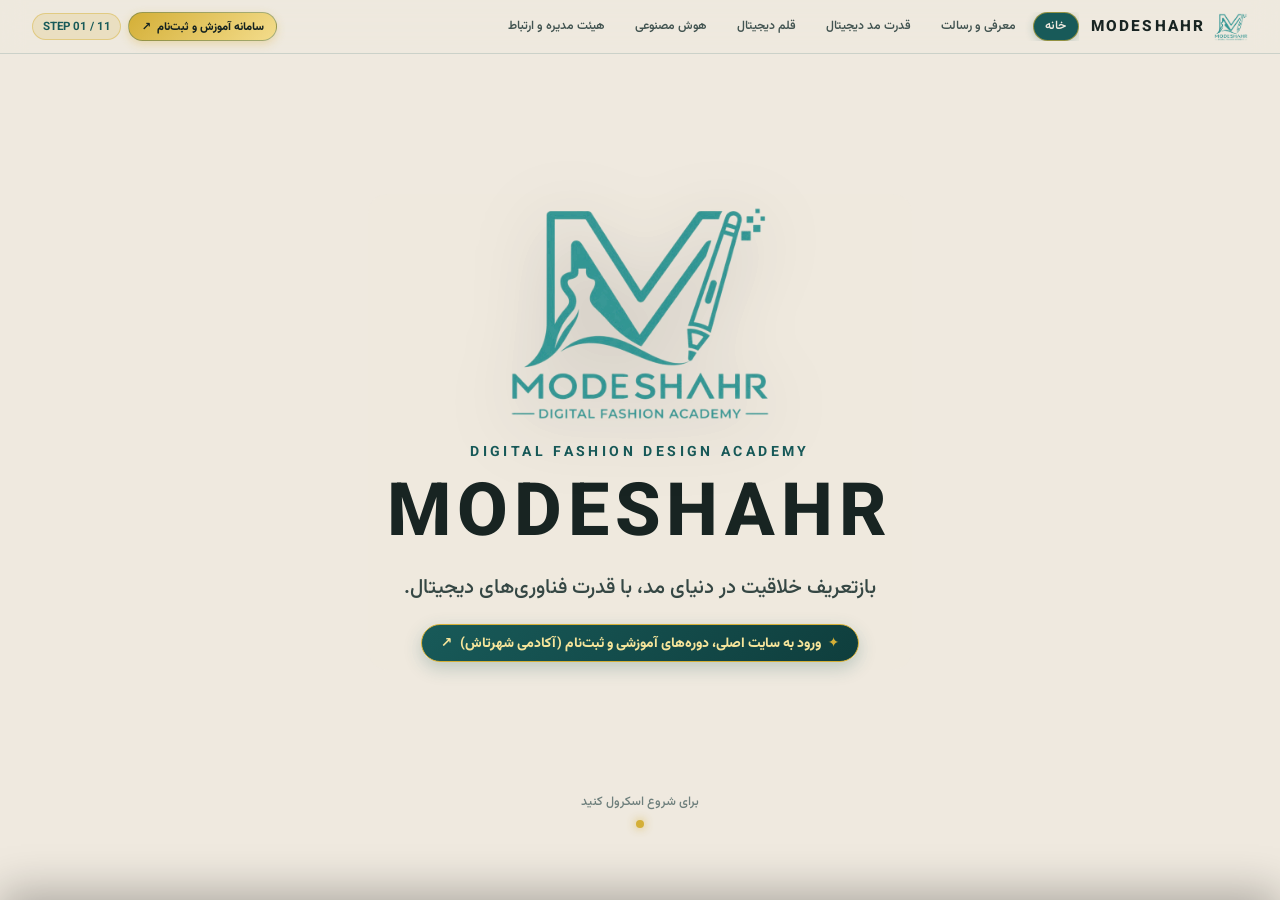
==== commit 0db3b442: "Update website assets and style" ====
--- a/index.html
+++ b/index.html
@@ -12,43 +12,268 @@
 <head>
   <meta charset="UTF-8">
   <meta name="viewport" content="width=device-width, initial-scale=1.0, viewport-fit=cover">
-  <title>MODESHAHR | DIGITAL FASHION DESIGN ACADEMY</title>
+  <title>مدشهر (MODESHAHR) | آکادمی طراحی لباس دیجیتال و هوش مصنوعی</title>
+  <meta name="description" content="آکادمی تخصصی طراحی لباس دیجیتال مدشهر (MODESHAHR)؛ آموزش حرفه‌ای تصویرسازی مد با قلم نوری، هوش مصنوعی و توسعه کلکسیون همگام با استانداردهای جهانی.">
+  <meta name="robots" content="index, follow, max-image-preview:large, max-snippet:-1, max-video-preview:-1">
+  <meta name="googlebot" content="index, follow, max-image-preview:large, max-snippet:-1, max-video-preview:-1">
+  <meta name="bingbot" content="index, follow, max-image-preview:large, max-snippet:-1, max-video-preview:-1">
   <meta name="author" content="Vortex RJ Studio (vortexrjstudio) - Arad Razmjou">
   <meta name="copyright" content="© 2026 vortexrjstudio (Vortex RJ Studio). All Rights Reserved.">
   <meta name="designer" content="Vortex RJ Studio | https://vortexrjstudio.com">
   <meta name="generator" content="Vortex RJ Studio High-Performance Scrollytelling Engine">
+  <meta name="theme-color" content="#185A59">
+  <meta name="format-detection" content="telephone=no">
+
+  <!-- Canonical & Hreflang -->
+  <link rel="canonical" href="https://modeshahr.ir/">
+  <link rel="alternate" hreflang="fa" href="https://modeshahr.ir/">
+  <link rel="alternate" hreflang="x-default" href="https://modeshahr.ir/">
+
+  <!-- Icons -->
+  <link rel="icon" type="image/png" href="logo.png" sizes="660x546">
+  <link rel="apple-touch-icon" href="logo.png">
+
+  <!-- Open Graph / Social -->
+  <meta property="og:type" content="website">
+  <meta property="og:site_name" content="MODESHAHR | مدشهر">
+  <meta property="og:locale" content="fa_IR">
+  <meta property="og:title" content="مدشهر (MODESHAHR) | آکادمی طراحی لباس دیجیتال و هوش مصنوعی">
+  <meta property="og:description" content="آکادمی تخصصی طراحی لباس دیجیتال مدشهر (MODESHAHR)؛ آموزش حرفه‌ای تصویرسازی مد با قلم نوری، هوش مصنوعی و توسعه کلکسیون همگام با استانداردهای جهانی.">
+  <meta property="og:url" content="https://modeshahr.ir/">
+  <meta property="og:image" content="https://modeshahr.ir/assets/images/stage0_coll.jpg">
+  <meta property="og:image:alt" content="آکادمی طراحی لباس دیجیتال مدشهر (MODESHAHR) - توسعه کلکسیون مد دیجیتال">
+  <meta property="og:image:width" content="1200">
+  <meta property="og:image:height" content="896">
+
+  <!-- Twitter Card -->
+  <meta name="twitter:card" content="summary_large_image">
+  <meta name="twitter:title" content="مدشهر (MODESHAHR) | آکادمی طراحی لباس دیجیتال و هوش مصنوعی">
+  <meta name="twitter:description" content="آکادمی تخصصی طراحی لباس دیجیتال مدشهر (MODESHAHR)؛ آموزش حرفه‌ای تصویرسازی مد با قلم نوری، هوش مصنوعی و توسعه کلکسیون همگام با استانداردهای جهانی.">
+  <meta name="twitter:image" content="https://modeshahr.ir/assets/images/stage0_coll.jpg">
+  <meta name="twitter:image:alt" content="آکادمی طراحی لباس دیجیتال مدشهر (MODESHAHR) - توسعه کلکسیون مد دیجیتال">
+
+  <!-- Structured Data (JSON-LD Graph for SEO, AEO, GEO & AGO) -->
   <script type="application/ld+json">
   {
     "@context": "https://schema.org",
-    "@type": "WebSite",
-    "name": "MODESHAHR | Digital Fashion Design Academy",
-    "url": "https://lms.shahrtashacademy.com/",
-    "creator": {
-      "@type": "Organization",
-      "name": "Vortex RJ Studio",
-      "alternateName": "vortexrjstudio",
-      "slogan": "Where Identity Creates Attraction",
-      "url": "https://vortexrjstudio.com",
-      "sameAs": ["https://github.com/Aradrj"]
-    },
-    "copyrightHolder": {
-      "@type": "Organization",
-      "name": "vortexrjstudio"
-    }
+    "@graph": [
+      {
+        "@type": "EducationalOrganization",
+        "@id": "https://modeshahr.ir/#organization",
+        "name": "MODESHAHR | آکادمی طراحی لباس دیجیتال مدشهر",
+        "alternateName": [
+          "MODESHAHR",
+          "مدشهر",
+          "مدِشهر",
+          "آکادمی مدشهر",
+          "Modeshahr Digital Fashion Design Academy",
+          "آکادمی شهرتاش",
+          "موسسه طراحی لباس نوآوران پوشش شهرتاش"
+        ],
+        "url": "https://modeshahr.ir/",
+        "logo": {
+          "@type": "ImageObject",
+          "@id": "https://modeshahr.ir/#logo",
+          "url": "https://modeshahr.ir/logo.png",
+          "contentUrl": "https://modeshahr.ir/logo.png",
+          "width": 660,
+          "height": 546,
+          "caption": "لوگوی رسمی آکادمی طراحی لباس دیجیتال مدشهر (MODESHAHR)"
+        },
+        "image": "https://modeshahr.ir/assets/images/stage0_coll.jpg",
+        "description": "آکادمی تخصصی طراحی لباس دیجیتال مدشهر (MODESHAHR)؛ پیشگام در آموزش اصول تخصصی طراحی مد، ترسیم و تصویرسازی دیجیتال با قلم نوری و استفاده از فناوری‌های هوش مصنوعی همگام با استانداردهای جهانی.",
+        "slogan": "باور ها همیشه با ایده های جدید در مد تغییر میکند",
+        "knowsLanguage": ["fa", "en"],
+        "founder": { "@id": "https://modeshahr.ir/#shahrtash-razmjou" },
+        "member": [
+          { "@id": "https://modeshahr.ir/#mahnaz-zakipour" },
+          { "@id": "https://modeshahr.ir/#shahrtash-razmjou" },
+          { "@id": "https://modeshahr.ir/#mehrtash-razmjou" }
+        ],
+        "sameAs": [
+          "https://lms.shahrtashacademy.com/",
+          "https://www.instagram.com/modeshahr",
+          "https://www.facebook.com/share/1EDU81y6yS/",
+          "https://t.me/modeshahr",
+          "https://wa.me/989212476842"
+        ],
+        "contactPoint": [
+          {
+            "@type": "ContactPoint",
+            "contactType": "customer support",
+            "telephone": "+98-921-247-6842",
+            "url": "https://lms.shahrtashacademy.com/",
+            "availableLanguage": ["fa"]
+          }
+        ],
+        "hasOfferCatalog": {
+          "@type": "OfferCatalog",
+          "name": "محورهای آموزشی آکادمی طراحی لباس دیجیتال مدشهر (MODESHAHR)",
+          "itemListElement": [
+            {
+              "@type": "Service",
+              "@id": "https://modeshahr.ir/#service-digital-fashion",
+              "name": "آموزش تخصصی طراحی لباس دیجیتال و توسعه کلکسیون",
+              "serviceType": "Digital Fashion Design Education",
+              "provider": { "@id": "https://modeshahr.ir/#organization" },
+              "url": "https://lms.shahrtashacademy.com/",
+              "description": "آموزش جامع طراحی لباس دیجیتال از ایده و اتود اولیه تا آماده‌سازی شیت‌های فنی، مودبردها و پورتفولیوهای استاندارد بین‌المللی برای ارائه به دانشگاه‌ها و برندهای صنعت مد."
+            },
+            {
+              "@type": "Service",
+              "@id": "https://modeshahr.ir/#service-digital-stylus",
+              "name": "آموزش تصویرسازی مد و طراحی لباس با قلم نوری (قلم دیجیتال)",
+              "serviceType": "Digital Stylus Fashion Illustration",
+              "provider": { "@id": "https://modeshahr.ir/#organization" },
+              "url": "https://lms.shahrtashacademy.com/",
+              "description": "آموزش عملی کار با قلم دیجیتال شامل طراحی فیگور و آناتومی مد، ترسیم سیلوئت، رنگ‌شناسی، ایجاد بافت و متریال پارچه، سایه‌پردازی و نورپردازی دیجیتال."
+            },
+            {
+              "@type": "Service",
+              "@id": "https://modeshahr.ir/#service-ai-fashion",
+              "name": "آموزش هوش مصنوعی در طراحی مد و لباس",
+              "serviceType": "AI in Fashion Design",
+              "provider": { "@id": "https://modeshahr.ir/#organization" },
+              "url": "https://lms.shahrtashacademy.com/",
+              "description": "آموزش بهره‌گیری از هوش مصنوعی برای پردازش سریع ایده‌ها، تولید پیشنهادهای بصری متنوع و تصویرسازی پیشرفته کلکسیون‌های مد با حفظ هویت و زیبایی‌شناسی طراح."
+            }
+          ]
+        }
+      },
+      {
+        "@type": "Person",
+        "@id": "https://modeshahr.ir/#mahnaz-zakipour",
+        "name": "مهناز زکی‌پور",
+        "alternateName": ["مهناز زکیپور", "Mahnaz Zakipour"],
+        "jobTitle": "مدیر عامل و مدیر آموزش و محتوا",
+        "image": "https://modeshahr.ir/assets/images/board_mahnaz_zakipour.jpg",
+        "description": "مدیر عامل و مدیریت آموزش و محتوا در آکادمی طراحی و مد «مدِشهر» (۲۰۱۵ تا ۲۰۲۵)؛ دارای ۱۰ سال سابقه مدیریت، برنامه‌ریزی آموزشی، تولید محتوای تخصصی، مدیریت صفحات اجتماعی و مدیریت برگزاری نمایشگاه‌های تخصصی در حوزه مد و لباس.",
+        "worksFor": { "@id": "https://modeshahr.ir/#organization" }
+      },
+      {
+        "@type": "Person",
+        "@id": "https://modeshahr.ir/#shahrtash-razmjou",
+        "name": "شهرتاش رزمجو",
+        "alternateName": ["Shahrtash Razmjou"],
+        "jobTitle": "موسس و عضو هیئت مدیره",
+        "image": "https://modeshahr.ir/assets/images/board_shahrtash_razmjou.jpg",
+        "description": "موسس و عضو هیئت مدیره آکادمی مدشهر با ۲۵ سال سابقه تدریس در دانشگاه‌های معتبر (علم و فرهنگ، الزهرا، جهاد دانشگاهی و واحدهای علمی-کاربردی) و ۱۸ سال سابقه اجرایی و مدیریتی در حوزه طراحی لباس. مدیرمسئول موسسه طراحی لباس «نوآوران پوشش شهرتاش» و مدیر گروه اسبق رشته طراحی لباس در دانشگاه علمی-کاربردی، داور و منتور جشنواره‌های بین‌المللی مد و لباس فجر و پیشگام در آموزش و برگزاری ورکشاپ‌های طراحی لباس با هوش مصنوعی و مد دیجیتال در ایران.",
+        "worksFor": { "@id": "https://modeshahr.ir/#organization" }
+      },
+      {
+        "@type": "Person",
+        "@id": "https://modeshahr.ir/#mehrtash-razmjou",
+        "name": "مهرتاش رزمجو",
+        "alternateName": ["Mehrtash Razmjou"],
+        "jobTitle": "مشاور امور قراردادها",
+        "image": "https://modeshahr.ir/assets/images/board_mehrtash_razmjou.jpg",
+        "description": "مشاور امور قراردادها در آکادمی مدشهر با بیش از ۳۰ سال سابقه اجرایی، مدیریتی و مشاوره‌ای در حوزه‌های مدیریت پروژه، امور قراردادها، برندینگ و روابط عمومی. نایب رئیس هیئت مدیره شرکت «عمران پروژه غرب» با ۲۰ سال سابقه راهبری پروژه‌های عمرانی و دریافت تقدیرنامه از شرکت ملی گاز ایران، عضو هیئت مدیره و مدیر تبلیغات موسسه «نوآوران پوشش شهرتاش» با کسب عنوان غرفه و ورکشاپ منتخب در نهمین جشنواره بین‌المللی مد و لباس فجر، معامله‌گر، تحلیلگر و مدرس بازارهای مالی (فارکس و کریپتوکارنسی)، همراه با سابقه استادیاری در دانشگاه تهران و مربیگری و داوری رسمی فدراسیون بوکس.",
+        "worksFor": { "@id": "https://modeshahr.ir/#organization" }
+      },
+      {
+        "@type": "WebSite",
+        "@id": "https://modeshahr.ir/#website",
+        "url": "https://modeshahr.ir/",
+        "name": "مدشهر (MODESHAHR) | آکادمی طراحی لباس دیجیتال",
+        "alternateName": "MODESHAHR Digital Fashion Design Academy",
+        "inLanguage": "fa",
+        "publisher": { "@id": "https://modeshahr.ir/#organization" },
+        "creator": {
+          "@type": "Person",
+          "name": "Arad Razmjou (Vortex RJ Studio)",
+          "url": "https://vortexrjstudio.com",
+          "sameAs": [
+            "https://github.com/Aradrj",
+            "https://vortexrjstudio.com"
+          ]
+        }
+      },
+      {
+        "@type": "WebPage",
+        "@id": "https://modeshahr.ir/#webpage",
+        "url": "https://modeshahr.ir/",
+        "name": "مدشهر (MODESHAHR) | آکادمی طراحی لباس دیجیتال و هوش مصنوعی",
+        "description": "آکادمی تخصصی طراحی لباس دیجیتال مدشهر (MODESHAHR)؛ آموزش حرفه‌ای تصویرسازی مد با قلم نوری، هوش مصنوعی و توسعه کلکسیون همگام با استانداردهای جهانی.",
+        "isPartOf": { "@id": "https://modeshahr.ir/#website" },
+        "about": { "@id": "https://modeshahr.ir/#organization" },
+        "primaryImageOfPage": { "@id": "https://modeshahr.ir/#logo" },
+        "inLanguage": "fa",
+        "datePublished": "2026-11-15",
+        "dateModified": "2026-11-16"
+      },
+      {
+        "@type": "FAQPage",
+        "@id": "https://modeshahr.ir/#faq",
+        "isPartOf": { "@id": "https://modeshahr.ir/#webpage" },
+        "inLanguage": "fa",
+        "mainEntity": [
+          {
+            "@type": "Question",
+            "name": "آکادمی طراحی لباس دیجیتال مدشهر (MODESHAHR) چیست و چه هدفی دارد؟",
+            "acceptedAnswer": {
+              "@type": "Answer",
+              "text": "مدشهر (MODESHAHR) آکادمی تخصصی آموزش طراحی لباس دیجیتال است که با تلفیق اصول بنیادین طراحی مد، ترسیم با قلم نوری و فناوری‌های هوش مصنوعی، نسل جدید طراحان لباس را برای خلق آثار حرفه‌ای، دقیق و همگام با استانداردهای صنعت مد جهانی پرورش می‌دهد."
+            }
+          },
+          {
+            "@type": "Question",
+            "name": "اعضای هیئت مدیره آکادمی طراحی و مد مدشهر چه کسانی هستند؟",
+            "acceptedAnswer": {
+              "@type": "Answer",
+              "text": "اعضای هیئت مدیره آکادمی مدشهر عبارتند از: مهناز زکی‌پور (مدیر عامل و مدیر آموزش و محتوا با ۱۰ سال سابقه مدیریت و برنامه‌ریزی آموزشی)، شهرتاش رزمجو (موسس و عضو هیئت مدیره، مدیرمسئول موسسه طراحی لباس نوآوران پوشش شهرتاش با ۲۵ سال سابقه تدریس دانشگاهی و ۱۸ سال سابقه اجرایی و داوری جشنواره‌های مد و لباس فجر) و مهرتاش رزمجو (مشاور امور قراردادها با بیش از ۳۰ سال سابقه اجرایی و مدیریتی در امور قراردادها، مدیریت پروژه و برندینگ)."
+            }
+          },
+          {
+            "@type": "Question",
+            "name": "چرا یادگیری طراحی لباس دیجیتال نسبت به روش‌های سنتی اهمیت دارد؟",
+            "acceptedAnswer": {
+              "@type": "Answer",
+              "text": "طراحی لباس دیجیتال چهار مزیت کلیدی را برای طراحان فراهم می‌کند: ۱. آزادی در خلق، اصلاح و توسعه منعطف ایده‌ها؛ ۲. دقت و کنترل بالا در جزئیات خطوط، بافت‌ها و سایه‌پردازی؛ ۳. توسعه سریع‌تر کلکسیون‌های طراحی و بررسی ترکیب‌های رنگی؛ ۴. آماده‌سازی اسکیس‌ها، شیت‌های فنی، مودبردها و پورتفولیوهای استاندارد برای ارائه به دانشگاه‌ها و برندهای مد."
+            }
+          },
+          {
+            "@type": "Question",
+            "name": "در دوره‌های قلم دیجیتال مدشهر چه مهارت‌هایی آموزش داده می‌شود؟",
+            "acceptedAnswer": {
+              "@type": "Answer",
+              "text": "در آموزش‌های قلم دیجیتال مدشهر (MODESHAHR)، هنرجویان مهارت‌های طراحی فیگور و آناتومی در تصویرسازی مد، ترسیم اسکیس و جزئیات تخصصی لباس، رنگ‌شناسی و ساخت پالت‌های رنگی، ایجاد بافت و متریال پارچه، سایه‌پردازی و نورپردازی دیجیتال، و آماده‌سازی طرح‌های نهایی را می‌آموزند."
+            }
+          },
+          {
+            "@type": "Question",
+            "name": "نقش هوش مصنوعی در طراحی مد و رویکرد آموزشی مدشهر چیست؟",
+            "acceptedAnswer": {
+              "@type": "Answer",
+              "text": "در مدشهر، هوش مصنوعی به‌عنوان ابزاری برای پردازش سریع ایده‌ها، تولید پیشنهادهای بصری متنوع و گسترش ظرفیت خلاقانه طراح به کار می‌رود. فلسفه آموزشی ما بر تعادل میان مهارت انسانی و توانایی فناوری استوار است؛ به‌گونه‌ای که ابزارهای دیجیتال و الگوریتم‌های هوشمند در خدمت شناخت فرم، رنگ، تناسبات و زیبایی‌شناسی طراح قرار می‌گیرند."
+            }
+          },
+          {
+            "@type": "Question",
+            "name": "نحوه ورود به سامانه آموزش و ثبت‌نام دوره‌های مدشهر (آکادمی شهرتاش) چگونه است؟",
+            "acceptedAnswer": {
+              "@type": "Answer",
+              "text": "علاقه‌مندان می‌توانند از طریق سامانه آموزش و ثبت‌نام آکادمی شهرتاش به نشانی lms.shahrtashacademy.com وارد دوره‌های تخصصی شوند یا از طریق شبکه‌های اجتماعی رسمی مدشهر در اینستاگرام، تلگرام و واتس‌اپ با مشاوران آکادمی در ارتباط باشند."
+            }
+          }
+        ]
+      }
+    ]
   }
   </script>
+
   <link rel="preconnect" href="https://fonts.googleapis.com">
   <link rel="preconnect" href="https://fonts.gstatic.com" crossorigin>
-  <link href="https://fonts.googleapis.com/css2?family=Vazirmatn:wght@300;400;500;700;800&display=swap" rel="stylesheet">
+  <link rel="preload" as="style" href="https://fonts.googleapis.com/css2?family=Vazirmatn:wght@300;400;500;700;800&display=swap" onload="this.onload=null;this.rel='stylesheet'">
+  <noscript><link href="https://fonts.googleapis.com/css2?family=Vazirmatn:wght@300;400;500;700;800&display=swap" rel="stylesheet"></noscript>
   <link rel="stylesheet" href="style.css">
 </head>
 <body>
   <!-- نوار ناوبری بالا (Navigation Bar) -->
   <header class="site-navbar" id="siteNavbar">
     <div class="navbar-inner">
-      <button type="button" class="navbar-brand" data-jump-step="0" aria-label="بازگشت به ابتدای صفحه">
-        <img src="logo.png" alt="MODESHAHR Logo" class="navbar-logo-img" decoding="async" />
-        <span class="navbar-brand-text">MODESHAHR</span>
+      <button type="button" class="navbar-brand" data-jump-step="0" aria-label="بازگشت به ابتدای صفحه مدشهر (MODESHAHR)">
+        <img src="logo.png" alt="لوگوی رسمی آکادمی طراحی لباس دیجیتال مدشهر (MODESHAHR)" class="navbar-logo-img" width="660" height="546" decoding="async" />
+        <span class="navbar-brand-text" lang="en" dir="ltr">MODESHAHR</span>
       </button>
 
       <nav class="navbar-nav" aria-label="ناوبری بخش‌های سایت">
@@ -63,11 +288,11 @@
       </nav>
 
       <div class="navbar-meta-group">
-        <a href="https://lms.shahrtashacademy.com/" target="_blank" rel="noopener noreferrer" class="navbar-lms-cta" title="ورود به سامانه آموزش و ثبت‌نام آکادمی شهرتاش">
+        <a href="https://lms.shahrtashacademy.com/" target="_blank" rel="noopener noreferrer" class="navbar-lms-cta" title="ورود به سامانه آموزش و ثبت‌نام آکادمی شهرتاش (MODESHAHR)">
           <span>سامانه آموزش و ثبت‌نام</span>
           <span aria-hidden="true">↗</span>
         </a>
-        <span class="navbar-step-badge" id="navStepBadge">STEP 01 / 11</span>
+        <span class="navbar-step-badge" id="navStepBadge" lang="en" dir="ltr">STEP 01 / 11</span>
       </div>
     </div>
   </header>
@@ -97,17 +322,17 @@
       </div>
 
       <!-- بخش ۰: صفحه هیرو با لوگوی بزرگ‌تر -->
-      <section class="world-section hero-section" id="hero">
+      <section class="world-section hero-section" id="hero" aria-label="معرفی آکادمی طراحی لباس دیجیتال مدشهر (MODESHAHR)">
         <div class="hero-box">
           <div class="hero-content">
-            <div class="hero-logo-frame"><img src="logo.png" alt="MODESHAHR" class="hero-logo-img" decoding="async" /></div>
-            <span class="brand-badge">DIGITAL FASHION DESIGN ACADEMY</span>
-            <h1 class="hero-title">MODESHAHR</h1>
+            <div class="hero-logo-frame"><img src="logo.png" alt="MODESHAHR — آکادمی طراحی لباس دیجیتال مدشهر" class="hero-logo-img" width="660" height="546" fetchpriority="high" decoding="async" /></div>
+            <span class="brand-badge" lang="en" dir="ltr">DIGITAL FASHION DESIGN ACADEMY</span>
+            <h1 class="hero-title" lang="en" dir="ltr">MODESHAHR</h1>
             <p class="hero-subtitle">
               بازتعریف خلاقیت در دنیای مد، با قدرت فناوری‌های دیجیتال.
             </p>
             <a href="https://lms.shahrtashacademy.com/" target="_blank" rel="noopener noreferrer" class="hero-academy-cta">
-              <span class="cta-gold-star">✦</span>
+              <span class="cta-gold-star" aria-hidden="true">✦</span>
               <span>ورود به سایت اصلی، دوره‌های آموزشی و ثبت‌نام (آکادمی شهرتاش)</span>
               <span aria-hidden="true">↗</span>
             </a>
@@ -124,20 +349,20 @@
       <section class="world-section line-only-section" aria-label="مسیر خط طلایی و نمونه کارهای طراحی مد دیجیتال">
         <div class="second-scroll-photos-grid" id="secondScrollPhotosGrid">
           <!-- نمونه کار اول در سمت راست خط طلایی -->
-          <div class="fibo-slot second-scroll-photo photo-right clickable-photo-slot" id="secondScrollPhotoRight" role="button" tabindex="0" aria-label="بزرگ‌نمایی نمونه کار اول">
-                  <div class="fibo-photo-layer has-custom-artwork" style="--photo-tint: #185A59;" data-photo-title="نمونه کار اختصاصی طراحی لباس دیجیتال" data-photo-caption="ترسیم اسکیس اولیه با قلم نوری و تبدیل آن به رندر واقع‌گرایانه پارچه ابریشم زمردی و گلدوزی طلایی در استودیو مدشهر.">
-                    <img src="assets/images/portfolio_right.jpg" alt="نمونه کار اختصاصی طراحی لباس دیجیتال" class="fibo-artwork-img" decoding="async" />
-                  </div>
+          <div class="fibo-slot second-scroll-photo photo-right clickable-photo-slot" id="secondScrollPhotoRight" role="button" tabindex="0" aria-label="بزرگ‌نمایی نمونه کار اول: طراحی لباس دیجیتال با قلم نوری">
+            <div class="fibo-photo-layer has-custom-artwork" style="--photo-tint: #185A59;" data-photo-title="نمونه کار اختصاصی طراحی لباس دیجیتال" data-photo-caption="ترسیم اسکیس اولیه با قلم نوری و تبدیل آن به رندر واقع‌گرایانه پارچه ابریشم زمردی و گلدوزی طلایی در استودیو مدشهر.">
+              <img src="assets/images/portfolio_right.jpg" alt="نمونه کار اختصاصی طراحی لباس دیجیتال با قلم نوری و رندر پارچه ابریشم زمردی در مدشهر" class="fibo-artwork-img" width="896" height="1200" decoding="async" />
+            </div>
           </div>
 
           <!-- فضای میانی عبور خط طلایی -->
           <div class="second-scroll-line-gap" aria-hidden="true"></div>
 
           <!-- نمونه کار دوم در سمت چپ خط طلایی -->
-          <div class="fibo-slot second-scroll-photo photo-left clickable-photo-slot" id="secondScrollPhotoLeft" role="button" tabindex="0" aria-label="بزرگ‌نمایی نمونه کار دوم">
-                  <div class="fibo-photo-layer has-custom-artwork" style="--photo-tint: #0E939D;" data-photo-title="معماری فرم و کلکسیون اوت کوتور دیجیتال" data-photo-caption="طراحی ساختاریافته کت و پیراهن دراپه با شبیه‌سازی دقیق بافت پارچه، الگوهای هندسی و نورپردازی استودیویی.">
-                    <img src="assets/images/portfolio_left.jpg" alt="معماری فرم و کلکسیون اوت کوتور دیجیتال" class="fibo-artwork-img" decoding="async" />
-                  </div>
+          <div class="fibo-slot second-scroll-photo photo-left clickable-photo-slot" id="secondScrollPhotoLeft" role="button" tabindex="0" aria-label="بزرگ‌نمایی نمونه کار دوم: معماری فرم و کلکسیون اوت کوتور دیجیتال">
+            <div class="fibo-photo-layer has-custom-artwork" style="--photo-tint: #0E939D;" data-photo-title="معماری فرم و کلکسیون اوت کوتور دیجیتال" data-photo-caption="طراحی ساختاریافته کت و پیراهن دراپه با شبیه‌سازی دقیق بافت پارچه، الگوهای هندسی و نورپردازی استودیویی.">
+              <img src="assets/images/portfolio_left.jpg" alt="معماری فرم و کلکسیون اوت کوتور دیجیتال با شبیه‌سازی دقیق بافت پارچه در مدشهر" class="fibo-artwork-img" width="896" height="1200" decoding="async" />
+            </div>
           </div>
         </div>
       </section>
@@ -151,7 +376,7 @@
       <!-- ====================================================================
            بخش ۱ (Stage 0): معرفی MODESHAHR + مأموریت ما و چشم‌انداز ما
            ==================================================================== -->
-      <section class="stage-scene" data-stage-scene="0" aria-label="معرفی آکادمی و مأموریت و چشم‌انداز">
+      <section class="stage-scene" data-stage-scene="0" aria-label="معرفی آکادمی مدشهر و مأموریت و چشم‌انداز">
         <svg class="stage-perimeter-svg" data-stage-svg="0" xmlns="http://www.w3.org/2000/svg" aria-hidden="true">
           <path class="gold-wave-base" data-stage-base="0" d="" />
           <g class="shine-fade-layers" data-stage-shine="0"></g>
@@ -159,13 +384,13 @@
         </svg>
 
         <div class="outside-section-header" data-outside-header="0">
-          <span class="outside-en-heading" data-outside-en="0">MODESHAHR — DIGITAL FASHION DESIGN ACADEMY</span>
+          <span class="outside-en-heading" data-outside-en="0" lang="en" dir="ltr">MODESHAHR — DIGITAL FASHION DESIGN ACADEMY</span>
           <h2 class="outside-fa-heading" data-outside-fa="0">بازتعریف خلاقیت در دنیای مد، با قدرت فناوری‌های دیجیتال</h2>
         </div>
 
         <div class="explanation-mold" data-stage-mold="0">
           <div class="left-arch-column">
-            <div class="arch-mold-outer shape-variant-arch" data-stage-arch="0">
+            <div class="arch-mold-outer shape-variant-arch" data-stage-arch="0" role="button" tabindex="0" aria-label="ورود به نمای داخلی و مطالعه کامل معرفی و رسالت آکادمی مدشهر">
               <div class="arch-inward-wall wall-layer-1"></div>
               <div class="arch-inward-wall wall-layer-2"></div>
               <div class="arch-inward-wall wall-layer-3"></div>
@@ -174,11 +399,11 @@
                 <div class="arch-spectrum-fill"></div>
                 <div class="arch-inner-shadow-overlay"></div>
 
-                <span class="semicircle-dome-crest">MODESHAHR ACADEMY</span>
+                <span class="semicircle-dome-crest" lang="en" dir="ltr">MODESHAHR ACADEMY</span>
 
                 <div class="arch-texts-stack">
                   <article class="arch-text-item" data-stage-text-a="0">
-                    <span class="arch-step-label">DIGITAL FASHION DESIGN ACADEMY</span>
+                    <span class="arch-step-label" lang="en" dir="ltr">DIGITAL FASHION DESIGN ACADEMY</span>
                     <h3 class="arch-heading">تلفیق دانش تخصصی مد، قلم دیجیتال و هوش مصنوعی</h3>
                     <p class="arch-placeholder-text">
                       طراحی دیجیتال و هوش مصنوعی افق‌های تازه‌ای را برای تبدیل سریع و دقیق ایده‌های ذهنی به آثار بصری پیش روی طراحان قرار داده‌اند...
@@ -188,7 +413,7 @@
 
                   <article class="arch-text-item arch-text-overlay" data-stage-text-b="0">
                     <div class="arch-sub-block">
-                      <span class="arch-step-label">OUR MISSION &amp; VISION</span>
+                      <span class="arch-step-label" lang="en" dir="ltr">OUR MISSION &amp; VISION</span>
                       <h3 class="arch-sub-title">مأموریت و چشم‌انداز ما</h3>
                       <p class="arch-placeholder-text">
                         پرورش نسل جدید طراحان لباس با آموزش تخصصی قلم نوری و هوش مصنوعی، همگام با استانداردهای جهانی...
@@ -205,35 +430,35 @@
 
           <div class="right-fibo-column">
             <div class="fibo-fixed-mold gallery-layout-0">
-              <div class="fibo-slot fibo-item-1 clickable-photo-slot" data-stage-slot="0" role="button" tabindex="0" aria-label="مشاهده تصویر در اندازه بزرگ">
+              <div class="fibo-slot fibo-item-1 clickable-photo-slot" data-stage-slot="0" role="button" tabindex="0" aria-label="مشاهده تصویر در اندازه بزرگ: خلق اسکیس‌های حرفه‌ای با قلم دیجیتال">
                 <div class="fibo-insta-reel" data-stage-reel="0">
                   <div class="fibo-photo-layer has-custom-artwork" style="--photo-tint: #185A59;" data-photo-title="خلق اسکیس‌های حرفه‌ای با قلم دیجیتال" data-photo-caption="ترسیم نخستین ایده‌های طراحی لباس با قلم نوری و دقت بالا در جزئیات خطوط و فرم.">
-                    <img src="assets/images/stage0_stylus.jpg" alt="خلق اسکیس‌های حرفه‌ای با قلم دیجیتال" class="fibo-artwork-img" decoding="async" />
+                    <img src="assets/images/stage0_stylus.jpg" alt="خلق اسکیس‌های حرفه‌ای طراحی لباس با قلم دیجیتال در آکادمی مدشهر" class="fibo-artwork-img" width="896" height="1200" decoding="async" />
                   </div>
                   <div class="fibo-photo-layer has-custom-artwork" style="--photo-tint: #0E939D;" data-photo-title="تبدیل ایده‌های خلاقانه به طرح‌های حرفه‌ای" data-photo-caption="مأموریت ما توسعه مهارت‌های نسل جدید طراحان لباس برای خلق آثار دقیق و قابل ارائه در صنعت مد امروز است.">
-                    <img src="assets/images/portfolio_right.jpg" alt="تبدیل ایده‌های خلاقانه به طرح‌های حرفه‌ای" class="fibo-artwork-img" decoding="async" />
-                  </div>
-                </div>
-              </div>
-
-              <div class="fibo-slot fibo-item-2 clickable-photo-slot" data-stage-slot="1" role="button" tabindex="0" aria-label="مشاهده تصویر در اندازه بزرگ">
+                    <img src="assets/images/portfolio_right.jpg" alt="تبدیل ایده‌های خلاقانه به طرح‌های حرفه‌ای لباس دیجیتال" class="fibo-artwork-img" width="896" height="1200" loading="lazy" decoding="async" />
+                  </div>
+                </div>
+              </div>
+
+              <div class="fibo-slot fibo-item-2 clickable-photo-slot" data-stage-slot="1" role="button" tabindex="0" aria-label="مشاهده تصویر در اندازه بزرگ: توسعه کلکسیون‌های اختصاصی مد">
                 <div class="fibo-insta-reel" data-stage-reel="1">
                   <div class="fibo-photo-layer has-custom-artwork" style="--photo-tint: #185A59;" data-photo-title="توسعه کلکسیون‌های اختصاصی مد" data-photo-caption="بررسی هماهنگی فرم‌ها، پارچه‌ها و پالت‌های رنگی در قالب یک کلکسیون منسجم و حرفه‌ای.">
-                    <img src="assets/images/stage0_coll.jpg" alt="توسعه کلکسیون‌های اختصاصی مد" class="fibo-artwork-img" decoding="async" />
+                    <img src="assets/images/stage0_coll.jpg" alt="توسعه کلکسیون‌های اختصاصی مد و بررسی پالت‌های رنگی در مدشهر" class="fibo-artwork-img" width="1200" height="896" decoding="async" />
                   </div>
                   <div class="fibo-photo-layer has-custom-artwork" style="--photo-tint: #0E939D;" data-photo-title="پیوند میان هنر، فناوری و نوآوری" data-photo-caption="چشم‌انداز مدشهر ایجاد بستری پیشرو برای شکل‌دهی سبک شخصی و همگام شدن با استانداردهای جهانی است.">
-                    <img src="assets/images/stage1_workflow.jpg" alt="پیوند میان هنر، فناوری و نوآوری" class="fibo-artwork-img" decoding="async" />
-                  </div>
-                </div>
-              </div>
-
-              <div class="fibo-slot fibo-item-3 clickable-photo-slot" data-stage-slot="2" role="button" tabindex="0" aria-label="مشاهده تصویر در اندازه بزرگ">
+                    <img src="assets/images/stage1_workflow.jpg" alt="پیوند میان هنر، فناوری و نوآوری در آموزش طراحی لباس دیجیتال" class="fibo-artwork-img" width="1376" height="768" loading="lazy" decoding="async" />
+                  </div>
+                </div>
+              </div>
+
+              <div class="fibo-slot fibo-item-3 clickable-photo-slot" data-stage-slot="2" role="button" tabindex="0" aria-label="مشاهده تصویر در اندازه بزرگ: تصویرسازی واقع‌گرایانه لباس">
                 <div class="fibo-insta-reel" data-stage-reel="2">
                   <div class="fibo-photo-layer has-custom-artwork" style="--photo-tint: #185A59;" data-photo-title="تصویرسازی واقع‌گرایانه لباس" data-photo-caption="شبیه‌سازی سه‌بعدی افت پارچه، دوخت و نورپردازی لباس پیش از تولید نهایی.">
-                    <img src="assets/images/stage0_3d.jpg" alt="تصویرسازی واقع‌گرایانه لباس" class="fibo-artwork-img" decoding="async" />
+                    <img src="assets/images/stage0_3d.jpg" alt="تصویرسازی واقع‌گرایانه و شبیه‌سازی سه‌بعدی افت پارچه و دوخت لباس" class="fibo-artwork-img" width="1200" height="896" decoding="async" />
                   </div>
                   <div class="fibo-photo-layer has-custom-artwork" style="--photo-tint: #0E939D;" data-photo-title="همگام با استانداردهای صنعت مد جهانی" data-photo-caption="آماده‌سازی خروجی‌های استاندارد و تخصصی مطابق با نیاز برندها و مراکز آموزشی بین‌المللی.">
-                    <img src="assets/images/stage1_sheet.jpg" alt="همگام با استانداردهای صنعت مد جهانی" class="fibo-artwork-img" decoding="async" />
+                    <img src="assets/images/stage1_sheet.jpg" alt="آماده‌سازی شیت‌های استاندارد طراحی لباس مطابق با صنعت مد جهانی" class="fibo-artwork-img" width="1200" height="896" loading="lazy" decoding="async" />
                   </div>
                 </div>
               </div>
@@ -245,7 +470,7 @@
       <!-- ====================================================================
            بخش ۲ (Stage 1): THE POWER OF DIGITAL FASHION — چرا طراحی لباس دیجیتال؟
            ==================================================================== -->
-      <section class="stage-scene" data-stage-scene="1" aria-label="چرا طراحی لباس دیجیتال؟">
+      <section class="stage-scene" data-stage-scene="1" aria-label="چرا طراحی لباس دیجیتال؟ مزایا و کاربردها">
         <svg class="stage-perimeter-svg" data-stage-svg="1" xmlns="http://www.w3.org/2000/svg" aria-hidden="true">
           <path class="gold-wave-base" data-stage-base="1" d="" />
           <g class="shine-fade-layers" data-stage-shine="1"></g>
@@ -253,13 +478,13 @@
         </svg>
 
         <div class="outside-section-header" data-outside-header="1">
-          <span class="outside-en-heading" data-outside-en="1">THE POWER OF DIGITAL FASHION</span>
+          <span class="outside-en-heading" data-outside-en="1" lang="en" dir="ltr">THE POWER OF DIGITAL FASHION</span>
           <h2 class="outside-fa-heading" data-outside-fa="1">چرا طراحی لباس دیجیتال؟</h2>
         </div>
 
         <div class="explanation-mold" data-stage-mold="1">
           <div class="left-arch-column">
-            <div class="arch-mold-outer shape-variant-octagon" data-stage-arch="1">
+            <div class="arch-mold-outer shape-variant-octagon" data-stage-arch="1" role="button" tabindex="0" aria-label="ورود به نمای داخلی و مطالعه کامل مزایای طراحی لباس دیجیتال">
               <div class="arch-inward-wall wall-layer-1"></div>
               <div class="arch-inward-wall wall-layer-2"></div>
               <div class="arch-inward-wall wall-layer-3"></div>
@@ -268,7 +493,7 @@
                 <div class="arch-spectrum-fill"></div>
                 <div class="arch-inner-shadow-overlay"></div>
 
-                <span class="semicircle-dome-crest">DIGITAL ADVANTAGE</span>
+                <span class="semicircle-dome-crest" lang="en" dir="ltr">DIGITAL ADVANTAGE</span>
 
                 <div class="arch-texts-stack">
                   <article class="arch-text-item" data-stage-text-a="1">
@@ -297,35 +522,35 @@
 
           <div class="right-fibo-column">
             <div class="fibo-fixed-mold gallery-layout-1">
-              <div class="fibo-slot fibo-item-1 clickable-photo-slot" data-stage-slot="0" role="button" tabindex="0" aria-label="مشاهده تصویر در اندازه بزرگ">
+              <div class="fibo-slot fibo-item-1 clickable-photo-slot" data-stage-slot="0" role="button" tabindex="0" aria-label="مشاهده تصویر در اندازه بزرگ: ترسیم، اصلاح و توسعه منعطف ایده‌ها">
                 <div class="fibo-insta-reel" data-stage-reel="0">
                   <div class="fibo-photo-layer has-custom-artwork" style="--photo-tint: #185A59;" data-photo-title="ترسیم، اصلاح و توسعه منعطف ایده‌ها" data-photo-caption="امکان تغییر خطوط، رنگ‌ها، تناسبات و جزئیات در هر مرحله برای فرآیند طراحی پویاتر.">
-                    <img src="assets/images/stage1_workflow.jpg" alt="ترسیم، اصلاح و توسعه منعطف ایده‌ها" class="fibo-artwork-img" decoding="async" />
+                    <img src="assets/images/stage1_workflow.jpg" alt="ترسیم، اصلاح و توسعه منعطف ایده‌های طراحی لباس در محیط دیجیتال" class="fibo-artwork-img" width="1376" height="768" loading="lazy" decoding="async" />
                   </div>
                   <div class="fibo-photo-layer has-custom-artwork" style="--photo-tint: #0E939D;" data-photo-title="اتودهای متعدد و ترکیب‌های رنگی هماهنگ" data-photo-caption="بررسی سریع ترکیب‌های رنگی مختلف و رساندن مجموعه‌ای هماهنگ از طرح‌ها به مرحله ارائه.">
-                    <img src="assets/images/stage0_coll.jpg" alt="اتودهای متعدد و ترکیب‌های رنگی هماهنگ" class="fibo-artwork-img" decoding="async" />
-                  </div>
-                </div>
-              </div>
-
-              <div class="fibo-slot fibo-item-2 clickable-photo-slot" data-stage-slot="1" role="button" tabindex="0" aria-label="مشاهده تصویر در اندازه بزرگ">
+                    <img src="assets/images/stage0_coll.jpg" alt="اجرای اتودهای متعدد و بررسی ترکیب‌های رنگی هماهنگ در طراحی مد" class="fibo-artwork-img" width="1200" height="896" loading="lazy" decoding="async" />
+                  </div>
+                </div>
+              </div>
+
+              <div class="fibo-slot fibo-item-2 clickable-photo-slot" data-stage-slot="1" role="button" tabindex="0" aria-label="مشاهده تصویر در اندازه بزرگ: دقت در خطوط، بافت‌ها و سایه‌پردازی">
                 <div class="fibo-insta-reel" data-stage-reel="1">
                   <div class="fibo-photo-layer has-custom-artwork" style="--photo-tint: #185A59;" data-photo-title="دقت در خطوط، بافت‌ها و سایه‌پردازی" data-photo-caption="کنترل میکروسکوپی روی گلدوزی‌ها، چین‌های پارچه و ظرافت‌های دوخت دیجیتال.">
-                    <img src="assets/images/stage1_detail.jpg" alt="دقت در خطوط، بافت‌ها و سایه‌پردازی" class="fibo-artwork-img" decoding="async" />
+                    <img src="assets/images/stage1_detail.jpg" alt="دقت میکروسکوپی در خطوط، گلدوزی‌ها، بافت پارچه و سایه‌پردازی دیجیتال" class="fibo-artwork-img" width="1200" height="896" loading="lazy" decoding="async" />
                   </div>
                   <div class="fibo-photo-layer has-custom-artwork" style="--photo-tint: #0E939D;" data-photo-title="آماده‌سازی شیت‌های فنی و مودبرد حرفه‌ای" data-photo-caption="تولید شیت‌های تکنیکال، فلت‌اسکیس و مودبردهای استاندارد برای ارائه حرفه‌ای.">
-                    <img src="assets/images/stage1_sheet.jpg" alt="آماده‌سازی شیت‌های فنی و مودبرد حرفه‌ای" class="fibo-artwork-img" decoding="async" />
-                  </div>
-                </div>
-              </div>
-
-              <div class="fibo-slot fibo-item-3 clickable-photo-slot" data-stage-slot="2" role="button" tabindex="0" aria-label="مشاهده تصویر در اندازه بزرگ">
+                    <img src="assets/images/stage1_sheet.jpg" alt="آماده‌سازی شیت‌های فنی، فلت‌اسکیس و مودبرد حرفه‌ای طراحی لباس" class="fibo-artwork-img" width="1200" height="896" loading="lazy" decoding="async" />
+                  </div>
+                </div>
+              </div>
+
+              <div class="fibo-slot fibo-item-3 clickable-photo-slot" data-stage-slot="2" role="button" tabindex="0" aria-label="مشاهده تصویر در اندازه بزرگ: خلق طرح‌های منسجم با استاندارد بالا">
                 <div class="fibo-insta-reel" data-stage-reel="2">
                   <div class="fibo-photo-layer has-custom-artwork" style="--photo-tint: #185A59;" data-photo-title="خلق طرح‌های منسجم با استاندارد بالا" data-photo-caption="نمایش کیفیت بصری کم‌نظیر در طراحی کلکسیون‌های مدرن و کلاسیک.">
-                    <img src="assets/images/stage2_fabric.jpg" alt="خلق طرح‌های منسجم با استاندارد بالا" class="fibo-artwork-img" decoding="async" />
+                    <img src="assets/images/stage2_fabric.jpg" alt="خلق طرح‌های منسجم لباس با کیفیت بصری و استاندارد بالا" class="fibo-artwork-img" width="1200" height="896" loading="lazy" decoding="async" />
                   </div>
                   <div class="fibo-photo-layer has-custom-artwork" style="--photo-tint: #0E939D;" data-photo-title="خروجی استاندارد برای دانشگاه‌ها و برندها" data-photo-caption="آماده‌سازی پورتفولیوی بین‌المللی جهت پذیرش تحصیلی و همکاری با برندهای معتبر مد.">
-                    <img src="assets/images/stage0_3d.jpg" alt="خروجی استاندارد برای دانشگاه‌ها و برندها" class="fibo-artwork-img" decoding="async" />
+                    <img src="assets/images/stage0_3d.jpg" alt="آماده‌سازی پورتفولیوی بین‌المللی طراحی مد برای دانشگاه‌ها و برندها" class="fibo-artwork-img" width="1200" height="896" loading="lazy" decoding="async" />
                   </div>
                 </div>
               </div>
@@ -337,7 +562,7 @@
       <!-- ====================================================================
            بخش ۳ (Stage 2): DIGITAL PEN & CREATIVE DESIGN — قلم دیجیتال؛ امتداد خلاقیت طراح
            ==================================================================== -->
-      <section class="stage-scene" data-stage-scene="2" aria-label="قلم دیجیتال؛ امتداد خلاقیت طراح">
+      <section class="stage-scene" data-stage-scene="2" aria-label="قلم دیجیتال؛ امتداد خلاقیت طراح و مهارت‌های تخصصی">
         <svg class="stage-perimeter-svg" data-stage-svg="2" xmlns="http://www.w3.org/2000/svg" aria-hidden="true">
           <path class="gold-wave-base" data-stage-base="2" d="" />
           <g class="shine-fade-layers" data-stage-shine="2"></g>
@@ -345,13 +570,13 @@
         </svg>
 
         <div class="outside-section-header" data-outside-header="2">
-          <span class="outside-en-heading" data-outside-en="2">DIGITAL PEN &amp; CREATIVE DESIGN</span>
+          <span class="outside-en-heading" data-outside-en="2" lang="en" dir="ltr">DIGITAL PEN &amp; CREATIVE DESIGN</span>
           <h2 class="outside-fa-heading" data-outside-fa="2">قلم دیجیتال؛ امتداد خلاقیت طراح</h2>
         </div>
 
         <div class="explanation-mold" data-stage-mold="2">
           <div class="left-arch-column">
-            <div class="arch-mold-outer shape-variant-teardrop" data-stage-arch="2">
+            <div class="arch-mold-outer shape-variant-teardrop" data-stage-arch="2" role="button" tabindex="0" aria-label="ورود به نمای داخلی و مطالعه کامل مهارت‌های طراحی با قلم دیجیتال">
               <div class="arch-inward-wall wall-layer-1"></div>
               <div class="arch-inward-wall wall-layer-2"></div>
               <div class="arch-inward-wall wall-layer-3"></div>
@@ -360,7 +585,7 @@
                 <div class="arch-spectrum-fill"></div>
                 <div class="arch-inner-shadow-overlay"></div>
 
-                <span class="semicircle-dome-crest">STYLUS MASTERY</span>
+                <span class="semicircle-dome-crest" lang="en" dir="ltr">STYLUS MASTERY</span>
 
                 <div class="arch-texts-stack">
                   <article class="arch-text-item" data-stage-text-a="2">
@@ -389,35 +614,35 @@
 
           <div class="right-fibo-column">
             <div class="fibo-fixed-mold gallery-layout-2">
-              <div class="fibo-slot fibo-item-1 clickable-photo-slot" data-stage-slot="0" role="button" tabindex="0" aria-label="مشاهده تصویر در اندازه بزرگ">
+              <div class="fibo-slot fibo-item-1 clickable-photo-slot" data-stage-slot="0" role="button" tabindex="0" aria-label="مشاهده تصویر در اندازه بزرگ: کنترل هنری دست با تنوع براش‌ها و لایه‌بندی">
                 <div class="fibo-insta-reel" data-stage-reel="0">
                   <div class="fibo-photo-layer has-custom-artwork" style="--photo-tint: #185A59;" data-photo-title="کنترل هنری دست با تنوع براش‌ها و لایه‌بندی" data-photo-caption="حساسیت به فشار قلم و قابلیت لایه‌بندی غیرمخرب برای تجربه‌ای فراتر از طراحی سنتی.">
-                    <img src="assets/images/stage2_studio.jpg" alt="کنترل هنری دست با تنوع براش‌ها و لایه‌بندی" class="fibo-artwork-img" decoding="async" />
+                    <img src="assets/images/stage2_studio.jpg" alt="کنترل هنری دست با قلم نوری، تنوع براش‌ها و لایه‌بندی در استودیو مدشهر" class="fibo-artwork-img" width="1200" height="896" loading="lazy" decoding="async" />
                   </div>
                   <div class="fibo-photo-layer has-custom-artwork" style="--photo-tint: #0E939D;" data-photo-title="طراحی فیگور مد، سیلوئت و جزئیات لباس" data-photo-caption="آموزش اصول آناتومی استایلیزه و نمایش دقیق فرم ایستایی لباس روی اندام.">
-                    <img src="assets/images/stage2_fabric.jpg" alt="طراحی فیگور مد، سیلوئت و جزئیات لباس" class="fibo-artwork-img" decoding="async" />
-                  </div>
-                </div>
-              </div>
-
-              <div class="fibo-slot fibo-item-2 clickable-photo-slot" data-stage-slot="1" role="button" tabindex="0" aria-label="مشاهده تصویر در اندازه بزرگ">
+                    <img src="assets/images/stage2_fabric.jpg" alt="آموزش طراحی فیگور مد، سیلوئت و ایستایی پارچه روی اندام" class="fibo-artwork-img" width="1200" height="896" loading="lazy" decoding="async" />
+                  </div>
+                </div>
+              </div>
+
+              <div class="fibo-slot fibo-item-2 clickable-photo-slot" data-stage-slot="1" role="button" tabindex="0" aria-label="مشاهده تصویر در اندازه بزرگ: ترسیم دقیق خطوط و فرم‌های پیچیده">
                 <div class="fibo-insta-reel" data-stage-reel="1">
                   <div class="fibo-photo-layer has-custom-artwork" style="--photo-tint: #185A59;" data-photo-title="ترسیم دقیق خطوط و فرم‌های پیچیده" data-photo-caption="اجرای روان منحنی‌ها، برش‌های لباس و خطوط حرکتی با قلم نوری.">
-                    <img src="assets/images/stage2_figure.jpg" alt="ترسیم دقیق خطوط و فرم‌های پیچیده" class="fibo-artwork-img" decoding="async" />
+                    <img src="assets/images/stage2_figure.jpg" alt="ترسیم دقیق خطوط، منحنی‌ها و فرم‌های پیچیده فیگور با قلم نوری" class="fibo-artwork-img" width="896" height="1200" loading="lazy" decoding="async" />
                   </div>
                   <div class="fibo-photo-layer has-custom-artwork" style="--photo-tint: #0E939D;" data-photo-title="ایجاد متریال پارچه و پالت‌های رنگی" data-photo-caption="شبیه‌سازی جنسیت پارچه‌های مخمل، ابریشم، حریر و دانتل طلایی با براش‌های تخصصی.">
-                    <img src="assets/images/stage0_stylus.jpg" alt="ایجاد متریال پارچه و پالت‌های رنگی" class="fibo-artwork-img" decoding="async" />
-                  </div>
-                </div>
-              </div>
-
-              <div class="fibo-slot fibo-item-3 clickable-photo-slot" data-stage-slot="2" role="button" tabindex="0" aria-label="مشاهده تصویر در اندازه بزرگ">
+                    <img src="assets/images/stage0_stylus.jpg" alt="ایجاد متریال پارچه‌های مخمل، ابریشم و حریر با براش‌های تخصصی قلم نوری" class="fibo-artwork-img" width="896" height="1200" loading="lazy" decoding="async" />
+                  </div>
+                </div>
+              </div>
+
+              <div class="fibo-slot fibo-item-3 clickable-photo-slot" data-stage-slot="2" role="button" tabindex="0" aria-label="مشاهده تصویر در اندازه بزرگ: سایه‌پردازی و نورپردازی دیجیتال">
                 <div class="fibo-insta-reel" data-stage-reel="2">
                   <div class="fibo-photo-layer has-custom-artwork" style="--photo-tint: #185A59;" data-photo-title="تجربه طراحی سنتی در محیط پیشرفته دیجیتال" data-photo-caption="ترکیب حس طبیعی طراحی دستی با ابزارهای قدرتمند نرم‌افزارهای تخصصی مد.">
-                    <img src="assets/images/stage1_sheet.jpg" alt="تجربه طراحی سنتی در محیط پیشرفته دیجیتال" class="fibo-artwork-img" decoding="async" />
+                    <img src="assets/images/stage1_sheet.jpg" alt="تجربه طراحی سنتی در محیط پیشرفته دیجیتال با نرم‌افزارهای تخصصی مد" class="fibo-artwork-img" width="1200" height="896" loading="lazy" decoding="async" />
                   </div>
                   <div class="fibo-photo-layer has-custom-artwork" style="--photo-tint: #0E939D;" data-photo-title="سایه‌پردازی، نورپردازی و آماده‌سازی نهایی" data-photo-caption="حجم‌دهی سه‌بعدی به لباس و نمایش دقیق تابش نور روی چین‌ها و برجستگی‌های پارچه.">
-                    <img src="assets/images/stage1_detail.jpg" alt="سایه‌پردازی، نورپردازی و آماده‌سازی نهایی" class="fibo-artwork-img" decoding="async" />
+                    <img src="assets/images/stage1_detail.jpg" alt="سایه‌پردازی و نورپردازی دیجیتال برای حجم‌دهی سه‌بعدی به لباس" class="fibo-artwork-img" width="1200" height="896" loading="lazy" decoding="async" />
                   </div>
                 </div>
               </div>
@@ -429,7 +654,7 @@
       <!-- ====================================================================
            بخش ۴ (Stage 3): AI IN FASHION DESIGN — هوش مصنوعی؛ افق تازه‌ای در طراحی مد
            ==================================================================== -->
-      <section class="stage-scene" data-stage-scene="3" aria-label="هوش مصنوعی؛ افق تازه‌ای در طراحی مد">
+      <section class="stage-scene" data-stage-scene="3" aria-label="هوش مصنوعی؛ افق تازه‌ای در طراحی مد و لباس">
         <svg class="stage-perimeter-svg" data-stage-svg="3" xmlns="http://www.w3.org/2000/svg" aria-hidden="true">
           <path class="gold-wave-base" data-stage-base="3" d="" />
           <g class="shine-fade-layers" data-stage-shine="3"></g>
@@ -437,13 +662,13 @@
         </svg>
 
         <div class="outside-section-header" data-outside-header="3">
-          <span class="outside-en-heading" data-outside-en="3">AI IN FASHION DESIGN</span>
+          <span class="outside-en-heading" data-outside-en="3" lang="en" dir="ltr">AI IN FASHION DESIGN</span>
           <h2 class="outside-fa-heading" data-outside-fa="3">هوش مصنوعی؛ افق تازه‌ای در طراحی مد</h2>
         </div>
 
         <div class="explanation-mold" data-stage-mold="3">
           <div class="left-arch-column">
-            <div class="arch-mold-outer shape-variant-star" data-stage-arch="3">
+            <div class="arch-mold-outer shape-variant-star" data-stage-arch="3" role="button" tabindex="0" aria-label="ورود به نمای داخلی و مطالعه کامل کاربرد هوش مصنوعی در طراحی مد">
               <div class="arch-inward-wall wall-layer-1"></div>
               <div class="arch-inward-wall wall-layer-2"></div>
               <div class="arch-inward-wall wall-layer-3"></div>
@@ -452,7 +677,7 @@
                 <div class="arch-spectrum-fill"></div>
                 <div class="arch-inner-shadow-overlay"></div>
 
-                <span class="semicircle-dome-crest">AI &amp; HUMAN SYNERGY</span>
+                <span class="semicircle-dome-crest" lang="en" dir="ltr">AI &amp; HUMAN SYNERGY</span>
 
                 <div class="arch-texts-stack">
                   <article class="arch-text-item" data-stage-text-a="3">
@@ -481,35 +706,35 @@
 
           <div class="right-fibo-column">
             <div class="fibo-fixed-mold gallery-layout-3">
-              <div class="fibo-slot fibo-item-1 clickable-photo-slot" data-stage-slot="0" role="button" tabindex="0" aria-label="مشاهده تصویر در اندازه بزرگ">
+              <div class="fibo-slot fibo-item-1 clickable-photo-slot" data-stage-slot="0" role="button" tabindex="0" aria-label="مشاهده تصویر در اندازه بزرگ: پردازش سریع ایده‌ها با هوش مصنوعی">
                 <div class="fibo-insta-reel" data-stage-reel="0">
                   <div class="fibo-photo-layer has-custom-artwork" style="--photo-tint: #185A59;" data-photo-title="پردازش سریع ایده‌ها و پیشنهادهای بصری متنوع" data-photo-caption="تبدیل کانسپت‌های اولیه طراح به پیشنهادهای بصری خلاقانه با کمک هوش مصنوعی.">
-                    <img src="assets/images/stage3_ai_sketch.jpg" alt="پردازش سریع ایده‌ها و پیشنهادهای بصری متنوع" class="fibo-artwork-img" decoding="async" />
+                    <img src="assets/images/stage3_ai_sketch.jpg" alt="تبدیل اسکیس و کانسپت‌های اولیه طراحی لباس به پیشنهادهای بصری با هوش مصنوعی" class="fibo-artwork-img" width="896" height="1200" loading="lazy" decoding="async" />
                   </div>
                   <div class="fibo-photo-layer has-custom-artwork" style="--photo-tint: #0E939D;" data-photo-title="شناخت فرم، رنگ، تناسبات و زیبایی‌شناسی طراح" data-photo-caption="این طراح است که با درک هنری و شناخت تناسبات، به خروجی‌های دیجیتال هویت و اصالت می‌بخشد.">
-                    <img src="assets/images/stage2_figure.jpg" alt="شناخت فرم، رنگ، تناسبات و زیبایی‌شناسی طراح" class="fibo-artwork-img" decoding="async" />
-                  </div>
-                </div>
-              </div>
-
-              <div class="fibo-slot fibo-item-2 clickable-photo-slot" data-stage-slot="1" role="button" tabindex="0" aria-label="مشاهده تصویر در اندازه بزرگ">
+                    <img src="assets/images/stage2_figure.jpg" alt="ترکیب شناخت فرم، رنگ و زیبایی‌شناسی طراح با فناوری‌های دیجیتال" class="fibo-artwork-img" width="896" height="1200" loading="lazy" decoding="async" />
+                  </div>
+                </div>
+              </div>
+
+              <div class="fibo-slot fibo-item-2 clickable-photo-slot" data-stage-slot="1" role="button" tabindex="0" aria-label="مشاهده تصویر در اندازه بزرگ: تصویرسازی پیشرفته مجموعه‌های طراحی مد">
                 <div class="fibo-insta-reel" data-stage-reel="1">
                   <div class="fibo-photo-layer has-custom-artwork" style="--photo-tint: #185A59;" data-photo-title="تصویرسازی پیشرفته مجموعه‌های طراحی مد" data-photo-caption="خلق کالکشن‌های هماهنگ و پیشرو با ترکیب تکنیک‌های طراحی دیجیتال و الگوریتم‌های مولد.">
-                    <img src="assets/images/stage3_ai_coll.jpg" alt="تصویرسازی پیشرفته مجموعه‌های طراحی مد" class="fibo-artwork-img" decoding="async" />
+                    <img src="assets/images/stage3_ai_coll.jpg" alt="تصویرسازی پیشرفته مجموعه‌ها و کالکشن‌های مد با الگوریتم‌های هوش مصنوعی" class="fibo-artwork-img" width="1200" height="896" loading="lazy" decoding="async" />
                   </div>
                   <div class="fibo-photo-layer has-custom-artwork" style="--photo-tint: #0E939D;" data-photo-title="تعادل میان مهارت انسانی و توانایی فناوری" data-photo-caption="قرار گرفتن ابزارهای هوشمند در خدمت تفکر خلاق برای هموار کردن مسیر خلق آثار منحصربه‌فرد.">
-                    <img src="assets/images/stage1_workflow.jpg" alt="تعادل میان مهارت انسانی و توانایی فناوری" class="fibo-artwork-img" decoding="async" />
-                  </div>
-                </div>
-              </div>
-
-              <div class="fibo-slot fibo-item-3 clickable-photo-slot" data-stage-slot="2" role="button" tabindex="0" aria-label="مشاهده تصویر در اندازه بزرگ">
+                    <img src="assets/images/stage1_workflow.jpg" alt="تعادل میان مهارت انسانی طراح لباس و توانایی فناوری‌های هوشمند" class="fibo-artwork-img" width="1376" height="768" loading="lazy" decoding="async" />
+                  </div>
+                </div>
+              </div>
+
+              <div class="fibo-slot fibo-item-3 clickable-photo-slot" data-stage-slot="2" role="button" tabindex="0" aria-label="مشاهده تصویر در اندازه بزرگ: هم‌افزایی قلم دیجیتال و هوش مصنوعی">
                 <div class="fibo-insta-reel" data-stage-reel="2">
                   <div class="fibo-photo-layer has-custom-artwork" style="--photo-tint: #185A59;" data-photo-title="هم‌افزایی قلم دیجیتال و هوش مصنوعی" data-photo-caption="ترکیب دقت ترسیم دستی با قلم نوری و قدرت پردازش هوش مصنوعی در محیط استودیو.">
-                    <img src="assets/images/stage2_studio.jpg" alt="هم‌افزایی قلم دیجیتال و هوش مصنوعی" class="fibo-artwork-img" decoding="async" />
+                    <img src="assets/images/stage2_studio.jpg" alt="هم‌افزایی قلم دیجیتال و هوش مصنوعی در استودیو طراحی لباس مدشهر" class="fibo-artwork-img" width="1200" height="896" loading="lazy" decoding="async" />
                   </div>
                   <div class="fibo-photo-layer has-custom-artwork" style="--photo-tint: #0E939D;" data-photo-title="پرورش نگاه خلاق و ساخت آینده‌ای تازه در مد" data-photo-caption="مدشهر؛ پیشگام در آموزش نسل آینده طراحان لباس دیجیتال در تراز جهانی.">
-                    <img src="assets/images/stage3_runway.jpg" alt="پرورش نگاه خلاق و ساخت آینده‌ای تازه در مد" class="fibo-artwork-img" decoding="async" />
+                    <img src="assets/images/stage3_runway.jpg" alt="نمایش کلکسیون نهایی طراحی لباس دیجیتال در سطح استانداردهای جهانی مدشهر" class="fibo-artwork-img" width="1200" height="896" loading="lazy" decoding="async" />
                   </div>
                 </div>
               </div>
@@ -519,20 +744,20 @@
       </section>
 
       <!-- ====================================================================
-           بخش هیئت مدیره در پایین صفحه (سه دایره متوسط با استایل و عمق بقیه شکل‌ها،
-           پلیس‌هولدر دایره‌ای عکس در اندازه صورت، خط طلایی با اسکرول آخر و شعار پایانی)
+           بخش هیئت مدیره در پایین صفحه (سه دایره با تصاویر رسمی اعضا، قابل کلیک و بزرگ‌نمایی
+           با نمایش کامل رزومه و سوابق در لایت‌باکس، خط طلایی و شعار پایانی)
            ==================================================================== -->
-      <section class="board-directors-scene" id="boardDirectorsScene" aria-label="هیئت مدیره">
+      <section class="board-directors-scene" id="boardDirectorsScene" aria-label="هیئت مدیره آکادمی مدشهر">
         <svg class="stage-perimeter-svg" id="boardPerimeterSvg" xmlns="http://www.w3.org/2000/svg" aria-hidden="true"></svg>
 
         <div class="outside-section-header" id="boardSectionHeader">
-          <span class="outside-en-heading">BOARD OF DIRECTORS</span>
+          <span class="outside-en-heading" lang="en" dir="ltr">BOARD OF DIRECTORS</span>
           <h2 class="outside-fa-heading">هیئت مدیره</h2>
         </div>
 
         <div class="board-circles-container" id="boardCirclesContainer">
-          <!-- دایره اول: مدیر عامل -->
-          <div class="board-circle-column">
+          <!-- دایره اول: مدیر عامل — مهناز زکی‌پور -->
+          <div class="board-circle-column clickable-photo-slot" role="button" tabindex="0" aria-label="مشاهده تصویر و سوابق مهناز زکی‌پور — مدیر عامل">
             <div class="arch-mold-outer shape-variant-circle board-circle-mold" data-board-circle="0">
               <div class="arch-inward-wall wall-layer-1"></div>
               <div class="arch-inward-wall wall-layer-2"></div>
@@ -540,21 +765,19 @@
               <div class="arch-inner-cavity board-circle-cavity">
                 <div class="arch-spectrum-fill"></div>
                 <div class="arch-inner-shadow-overlay"></div>
-                <div class="fibo-photo-layer board-face-placeholder" style="--photo-tint: #185A59;">
-                  <div class="board-avatar-silhouette" aria-hidden="true">
-                    <svg viewBox="0 0 64 64" fill="none" stroke="currentColor" stroke-width="2.2">
-                      <circle cx="32" cy="24" r="11" />
-                      <path d="M14 54c3.5-10 10.5-15 18-15s14.5 5 18 15" stroke-linecap="round" />
-                    </svg>
-                  </div>
-                </div>
-              </div>
-            </div>
-            <p class="board-role-caption">مدیر عامل</p>
-          </div>
-
-          <!-- دایره دوم: موسسی و عضو هیئت مدیره -->
-          <div class="board-circle-column">
+                <div class="fibo-photo-layer has-custom-artwork board-face-photo" style="--photo-tint: #185A59;" data-photo-title="مهناز زکی‌پور — مدیر عامل" data-photo-caption="مدیر عامل و مدیریت آموزش و محتوا در آکادمی طراحی و مد &quot;مدِشهر&quot; (۲۰۱۵ تا ۲۰۲۵)&#10;• ۱۰ سال سابقه مدیریت، برنامه‌ریزی آموزشی، تولید محتوای تخصصی و مدیریت صفحات اجتماعی.&#10;• مدیریت برگزاری نمایشگاه‌های تخصصی در حوزه مد و لباس.">
+                  <img src="assets/images/board_mahnaz_zakipour.jpg" alt="مهناز زکی‌پور — مدیر عامل و مدیر آموزش و محتوا در آکادمی طراحی و مد مدشهر" class="fibo-artwork-img board-portrait-img" width="896" height="1200" loading="lazy" decoding="async" />
+                </div>
+              </div>
+            </div>
+            <p class="board-role-caption">
+              <strong class="board-member-name">مهناز زکی‌پور</strong>
+              <span class="board-member-role">مدیر عامل</span>
+            </p>
+          </div>
+
+          <!-- دایره دوم: موسس و عضو هیئت مدیره — شهرتاش رزمجو -->
+          <div class="board-circle-column clickable-photo-slot" role="button" tabindex="0" aria-label="مشاهده تصویر و سوابق شهرتاش رزمجو — موسس و عضو هیئت مدیره">
             <div class="arch-mold-outer shape-variant-circle board-circle-mold" data-board-circle="1">
               <div class="arch-inward-wall wall-layer-1"></div>
               <div class="arch-inward-wall wall-layer-2"></div>
@@ -562,21 +785,19 @@
               <div class="arch-inner-cavity board-circle-cavity">
                 <div class="arch-spectrum-fill"></div>
                 <div class="arch-inner-shadow-overlay"></div>
-                <div class="fibo-photo-layer board-face-placeholder" style="--photo-tint: #0E939D;">
-                  <div class="board-avatar-silhouette" aria-hidden="true">
-                    <svg viewBox="0 0 64 64" fill="none" stroke="currentColor" stroke-width="2.2">
-                      <circle cx="32" cy="24" r="11" />
-                      <path d="M14 54c3.5-10 10.5-15 18-15s14.5 5 18 15" stroke-linecap="round" />
-                    </svg>
-                  </div>
-                </div>
-              </div>
-            </div>
-            <p class="board-role-caption">موسسی و عضو هیئت مدیره</p>
-          </div>
-
-          <!-- دایره سوم: مشاور امور قرارداد ها -->
-          <div class="board-circle-column">
+                <div class="fibo-photo-layer has-custom-artwork board-face-photo" style="--photo-tint: #0E939D;" data-photo-title="شهرتاش رزمجو — موسس و عضو هیئت مدیره" data-photo-caption="با ۲۵ سال سابقه تدریس در دانشگاه‌های معتبر (علم و فرهنگ، الزهرا، جهاد دانشگاهی و واحدهای علمی-کاربردی) و ۱۸ سال سابقه اجرایی و مدیریتی در حوزه طراحی لباس. مدیرمسئول موسسه طراحی لباس «نوآوران پوشش شهرتاش» و مدیر گروه اسبق رشته طراحی لباس در دانشگاه علمی-کاربردی، با سابقه داوری و منتورینگ در چندین دوره از جشنواره‌های بین‌المللی مد و لباس فجر و رویدادهای ملی. پیشگام در آموزش و برگزاری ورکشاپ‌های طراحی لباس با هوش مصنوعی و مد دیجیتال در ایران، همراه با سابقه مشاوره طراحی به برندها و حضور فعال در نمایشگاه‌های تخصصی داخلی.">
+                  <img src="assets/images/board_shahrtash_razmjou.jpg" alt="شهرتاش رزمجو — موسس و عضو هیئت مدیره آکادمی مدشهر و مدیرمسئول موسسه نوآوران پوشش شهرتاش" class="fibo-artwork-img board-portrait-img" width="896" height="1200" loading="lazy" decoding="async" />
+                </div>
+              </div>
+            </div>
+            <p class="board-role-caption">
+              <strong class="board-member-name">شهرتاش رزمجو</strong>
+              <span class="board-member-role">موسس و عضو هیئت مدیره</span>
+            </p>
+          </div>
+
+          <!-- دایره سوم: مشاور امور قراردادها — مهرتاش رزمجو -->
+          <div class="board-circle-column clickable-photo-slot" role="button" tabindex="0" aria-label="مشاهده تصویر و سوابق مهرتاش رزمجو — مشاور امور قراردادها">
             <div class="arch-mold-outer shape-variant-circle board-circle-mold" data-board-circle="2">
               <div class="arch-inward-wall wall-layer-1"></div>
               <div class="arch-inward-wall wall-layer-2"></div>
@@ -584,17 +805,15 @@
               <div class="arch-inner-cavity board-circle-cavity">
                 <div class="arch-spectrum-fill"></div>
                 <div class="arch-inner-shadow-overlay"></div>
-                <div class="fibo-photo-layer board-face-placeholder" style="--photo-tint: #185A59;">
-                  <div class="board-avatar-silhouette" aria-hidden="true">
-                    <svg viewBox="0 0 64 64" fill="none" stroke="currentColor" stroke-width="2.2">
-                      <circle cx="32" cy="24" r="11" />
-                      <path d="M14 54c3.5-10 10.5-15 18-15s14.5 5 18 15" stroke-linecap="round" />
-                    </svg>
-                  </div>
-                </div>
-              </div>
-            </div>
-            <p class="board-role-caption">مشاور امور قرارداد ها</p>
+                <div class="fibo-photo-layer has-custom-artwork board-face-photo" style="--photo-tint: #185A59;" data-photo-title="مهرتاش رزمجو — مشاور امور قراردادها" data-photo-caption="با بیش از ۳۰ سال سابقه اجرایی، مدیریتی و مشاوره‌ای در حوزه‌های مدیریت پروژه، امور قراردادها، برندینگ و روابط عمومی. نایب رئیس هیئت مدیره شرکت «عمران پروژه غرب» با ۲۰ سال سابقه راهبری پروژه‌های عمرانی و دریافت تقدیرنامه از شرکت ملی گاز ایران، و عضو هیئت مدیره و مدیر تبلیغات موسسه «نوآوران پوشش شهرتاش» با کسب عنوان غرفه و ورکشاپ منتخب در نهمین جشنواره بین‌المللی مد و لباس فجر. معامله‌گر، تحلیلگر و مدرس بازارهای مالی (فارکس و کریپتوکارنسی)، همراه با سابقه استادیاری در دانشگاه تهران و مربیگری و داوری رسمی فدراسیون بوکس.">
+                  <img src="assets/images/board_mehrtash_razmjou.jpg" alt="مهرتاش رزمجو — مشاور امور قراردادها و عضو هیئت مدیره آکادمی مدشهر" class="fibo-artwork-img board-portrait-img" width="793" height="1000" loading="lazy" decoding="async" />
+                </div>
+              </div>
+            </div>
+            <p class="board-role-caption">
+              <strong class="board-member-name">مهرتاش رزمجو</strong>
+              <span class="board-member-role">مشاور امور قراردادها</span>
+            </p>
           </div>
         </div>
 
@@ -611,8 +830,8 @@
           <div class="footer-top-row">
             <div class="footer-brand-col">
               <div class="footer-brand-header">
-                <img src="logo.png" alt="MODESHAHR Logo" class="footer-logo-img" decoding="async" />
-                <div class="footer-brand-title">MODESHAHR — DIGITAL FASHION DESIGN ACADEMY</div>
+                <img src="logo.png" alt="لوگوی آکادمی طراحی لباس دیجیتال مدشهر (MODESHAHR)" class="footer-logo-img" width="660" height="546" loading="lazy" decoding="async" />
+                <div class="footer-brand-title" lang="en" dir="ltr">MODESHAHR — DIGITAL FASHION DESIGN ACADEMY</div>
               </div>
               <p class="footer-brand-tagline">
                 جایی برای پرورش نگاه خلاق، تسلط بر فناوری و ساخت آینده‌ای تازه در دنیای مد.
@@ -637,19 +856,19 @@
               <span class="footer-gold-social-label">✦ شبکه‌های اجتماعی و ارتباط مستقیم</span>
               <div class="footer-social-grid">
                 <a href="https://www.instagram.com/modeshahr?xtok=MTRwdG10eWdmM2VtOA==" target="_blank" rel="noopener noreferrer" class="footer-social-pill">
-                  <span class="social-gold-dot"></span>
+                  <span class="social-gold-dot" aria-hidden="true"></span>
                   <span>اینستاگرام (Instagram)</span>
                 </a>
                 <a href="https://www.facebook.com/share/1EDU81y6yS/" target="_blank" rel="noopener noreferrer" class="footer-social-pill">
-                  <span class="social-gold-dot"></span>
+                  <span class="social-gold-dot" aria-hidden="true"></span>
                   <span>فیس‌بوک (Facebook)</span>
                 </a>
                 <a href="https://wa.me/989212476842" target="_blank" rel="noopener noreferrer" class="footer-social-pill">
-                  <span class="social-gold-dot"></span>
+                  <span class="social-gold-dot" aria-hidden="true"></span>
                   <span>واتس‌اپ (WhatsApp)</span>
                 </a>
                 <a href="https://t.me/modeshahr" target="_blank" rel="noopener noreferrer" class="footer-social-pill">
-                  <span class="social-gold-dot"></span>
+                  <span class="social-gold-dot" aria-hidden="true"></span>
                   <span>تلگرام (Telegram)</span>
                 </a>
               </div>
@@ -658,8 +877,8 @@
 
           <div class="footer-bottom-bar">
             <div class="footer-legal-credits">
-              <span class="vortex-copyright-text">© <strong>vortexrjstudio</strong> — این سایت توسط <a href="https://vortexrjstudio.com" target="_blank" rel="noopener noreferrer" class="vortex-studio-link">Vortex RJ Studio</a> ساخته شده است (تمامی حقوق طراحی، رابط کاربری و امنیت محفوظ است).</span>
-              <a href="https://github.com/Aradrj" target="_blank" rel="noopener noreferrer" class="footer-github-badge">
+              <span class="vortex-copyright-text">© <strong lang="en" dir="ltr">vortexrjstudio</strong> — این سایت توسط <a href="https://vortexrjstudio.com" target="_blank" rel="noopener noreferrer" class="vortex-studio-link" lang="en" dir="ltr">Vortex RJ Studio</a> ساخته شده است (تمامی حقوق طراحی، رابط کاربری و امنیت محفوظ است).</span>
+              <a href="https://github.com/Aradrj" target="_blank" rel="noopener noreferrer" class="footer-github-badge" lang="en" dir="ltr">
                 <span>GitHub: Aradrj</span>
                 <span aria-hidden="true">↗</span>
               </a>
@@ -679,6 +898,9 @@
        ====================================================================== -->
   <canvas class="camera-portal-canvas" id="cameraPortalCanvas" aria-hidden="true"></canvas>
 
+  <!-- ======================================================================
+       نمای داخلی شکل‌ها با محتوای کامل از پیش رندرشده در DOM برای سئو، AEO، GEO و AGO
+       ====================================================================== -->
   <div class="shape-interior-view" id="shapeInteriorView" role="dialog" aria-modal="true" aria-hidden="true" aria-labelledby="interiorMainTitle">
     <!-- دیواره‌های پله‌ای سه‌بعدی و سایه‌های دور تصویر دقیقاً مشابه داخل شکل -->
     <div class="interior-bevel-wall interior-wall-1" aria-hidden="true"></div>
@@ -689,8 +911,8 @@
     <div class="interior-content-wrap">
       <header class="interior-header">
         <div class="interior-title-block">
-          <span class="semicircle-dome-crest interior-crest" id="interiorCrest">MODESHAHR ACADEMY</span>
-          <h2 class="interior-main-title" id="interiorMainTitle">عنوان کامل بخش</h2>
+          <span class="semicircle-dome-crest interior-crest" id="interiorCrest" lang="en" dir="ltr">MODESHAHR ACADEMY</span>
+          <h2 class="interior-main-title" id="interiorMainTitle">بازتعریف خلاقیت در دنیای مد، با قدرت فناوری‌های دیجیتال</h2>
         </div>
         <button type="button" class="interior-exit-btn" id="interiorExitBtn" aria-label="خروج دوربین از شکل">
           <span>خروج از شکل و بازگشت</span>
@@ -698,7 +920,152 @@
         </button>
       </header>
 
-      <div class="interior-scroll-area" id="interiorScrollArea"></div>
+      <div class="interior-scroll-area" id="interiorScrollArea">
+        <!-- پنل کامل بخش ۱ (Stage 0): معرفی MODESHAHR + مأموریت و چشم‌انداز + هیئت مدیره -->
+        <div class="interior-stage-panel" data-interior-panel="0">
+          <article class="interior-lead-card">
+            <span class="interior-lead-label" lang="en" dir="ltr">DIGITAL FASHION DESIGN ACADEMY</span>
+            <h3 class="interior-lead-heading">تلفیق دانش تخصصی مد، قلم دیجیتال و هوش مصنوعی</h3>
+            <p class="interior-paragraph">طراحی لباس همواره عرصه‌ای برای تجلی خلاقیت، هنر و هویت فردی بوده است؛ اما با تحول فناوری، ابزارها و شیوه‌های خلق آثار در صنعت مد نیز وارد مرحله‌ای تازه شده‌اند. امروزه طراحی دیجیتال و هوش مصنوعی، افق‌های جدیدی را پیش روی طراحان قرار داده‌اند. از ترسیم نخستین ایده‌ها با قلم دیجیتال و خلق اسکیس‌های حرفه‌ای گرفته تا توسعه کلکسیون‌های اختصاصی و تصویرسازی واقع‌گرایانه لباس، ابزارهای دیجیتال امکان تبدیل سریع‌تر و دقیق‌تر ایده‌های ذهنی به آثار بصری را فراهم می‌کنند.</p>
+            <p class="interior-paragraph">در Modeshahr، طراحی لباس را فراتر از یادگیری تکنیک‌های سنتی می‌دانیم. هدف ما پرورش نسلی از طراحان است که ضمن تسلط بر اصول بنیادین طراحی لباس، بتوانند از فناوری به‌عنوان ابزاری برای توسعه خلاقیت، ارتقای کیفیت آثار و حضور مؤثر در صنعت مد دیجیتال استفاده کنند.</p>
+          </article>
+
+          <div class="interior-cards-grid">
+            <div class="interior-sub-card">
+              <span class="interior-sub-badge" lang="en" dir="ltr">OUR MISSION</span>
+              <h4 class="interior-sub-title">مأموریت ما</h4>
+              <p class="interior-paragraph">توسعه مهارت‌های نسل جدید طراحان لباس از طریق آموزش اصول تخصصی طراحی مد، ترسیم و تصویرسازی دیجیتال با قلم نوری و استفاده از فناوری‌های هوش مصنوعی؛ با هدف تبدیل ایده‌های خلاقانه به طرح‌هایی حرفه‌ای، دقیق و قابل ارائه در صنعت مد امروز.</p>
+            </div>
+            <div class="interior-sub-card">
+              <span class="interior-sub-badge" lang="en" dir="ltr">OUR VISION</span>
+              <h4 class="interior-sub-title">چشم‌انداز ما</h4>
+              <p class="interior-paragraph">ایجاد بستری پیشرو برای آموزش و توسعه طراحی لباس دیجیتال، با تمرکز بر پیوند میان هنر، فناوری و نوآوری؛ بستری که در آن طراحان بتوانند استعدادهای خود را گسترش دهند، سبک شخصی خود را شکل دهند و با استانداردهای حرفه‌ای صنعت مد جهانی همگام شوند.</p>
+            </div>
+          </div>
+
+          <section class="interior-faq-card" aria-label="معرفی اعضای هیئت مدیره و پرسش‌های متداول آکادمی مدشهر">
+            <h4 class="interior-faq-heading">هیئت مدیره و پرسش‌های متداول آکادمی مدشهر (MODESHAHR)</h4>
+            <details class="interior-faq-item" open>
+              <summary class="interior-faq-q">اعضای هیئت مدیره آکادمی طراحی و مد مدشهر چه کسانی هستند؟</summary>
+              <div class="interior-faq-a">
+                <p>اعضای هیئت مدیره آکادمی مدشهر عبارتند از: مهناز زکی‌پور (مدیر عامل و مدیر آموزش و محتوا با ۱۰ سال سابقه مدیریت و برنامه‌ریزی آموزشی)، شهرتاش رزمجو (موسس و عضو هیئت مدیره، مدیرمسئول موسسه طراحی لباس نوآوران پوشش شهرتاش با ۲۵ سال سابقه تدریس دانشگاهی و ۱۸ سال سابقه اجرایی و داوری جشنواره‌های مد و لباس فجر) و مهرتاش رزمجو (مشاور امور قراردادها با بیش از ۳۰ سال سابقه اجرایی و مدیریتی در امور قراردادها، مدیریت پروژه و برندینگ).</p>
+                <p><strong>مهناز زکی‌پور (مدیر عامل):</strong> مدیر عامل و مدیریت آموزش و محتوا در آکادمی طراحی و مد "مدِشهر" (۲۰۱۵ تا ۲۰۲۵) — ۱۰ سال سابقه مدیریت، برنامه‌ریزی آموزشی، تولید محتوای تخصصی و مدیریت صفحات اجتماعی؛ مدیریت برگزاری نمایشگاه‌های تخصصی در حوزه مد و لباس.</p>
+                <p><strong>شهرتاش رزمجو (موسس و عضو هیئت مدیره):</strong> با ۲۵ سال سابقه تدریس در دانشگاه‌های معتبر (علم و فرهنگ، الزهرا، جهاد دانشگاهی و واحدهای علمی-کاربردی) و ۱۸ سال سابقه اجرایی و مدیریتی در حوزه طراحی لباس. مدیرمسئول موسسه طراحی لباس «نوآوران پوشش شهرتاش» و مدیر گروه اسبق رشته طراحی لباس در دانشگاه علمی-کاربردی، با سابقه داوری و منتورینگ در چندین دوره از جشنواره‌های بین‌المللی مد و لباس فجر و رویدادهای ملی. پیشگام در آموزش و برگزاری ورکشاپ‌های طراحی لباس با هوش مصنوعی و مد دیجیتال در ایران، همراه با سابقه مشاوره طراحی به برندها و حضور فعال در نمایشگاه‌های تخصصی داخلی.</p>
+                <p><strong>مهرتاش رزمجو (مشاور امور قراردادها):</strong> با بیش از ۳۰ سال سابقه اجرایی، مدیریتی و مشاوره‌ای در حوزه‌های مدیریت پروژه، امور قراردادها، برندینگ و روابط عمومی. نایب رئیس هیئت مدیره شرکت «عمران پروژه غرب» با ۲۰ سال سابقه راهبری پروژه‌های عمرانی و دریافت تقدیرنامه از شرکت ملی گاز ایران، و عضو هیئت مدیره و مدیر تبلیغات موسسه «نوآوران پوشش شهرتاش» با کسب عنوان غرفه و ورکشاپ منتخب در نهمین جشنواره بین‌المللی مد و لباس فجر. معامله‌گر، تحلیلگر و مدرس بازارهای مالی (فارکس و کریپتوکارنسی)، همراه با سابقه استادیاری در دانشگاه تهران و مربیگری و داوری رسمی فدراسیون بوکس.</p>
+              </div>
+            </details>
+            <details class="interior-faq-item">
+              <summary class="interior-faq-q">آکادمی طراحی لباس دیجیتال مدشهر (MODESHAHR) چیست و چه هدفی دارد؟</summary>
+              <p class="interior-faq-a">مدشهر (MODESHAHR) آکادمی تخصصی آموزش طراحی لباس دیجیتال است که با تلفیق اصول بنیادین طراحی مد، ترسیم با قلم نوری و فناوری‌های هوش مصنوعی، نسل جدید طراحان لباس را برای خلق آثار حرفه‌ای، دقیق و همگام با استانداردهای صنعت مد جهانی پرورش می‌دهد.</p>
+            </details>
+            <details class="interior-faq-item">
+              <summary class="interior-faq-q">نحوه ورود به سامانه آموزش و ثبت‌نام دوره‌های مدشهر (آکادمی شهرتاش) چگونه است؟</summary>
+              <p class="interior-faq-a">علاقه‌مندان می‌توانند از طریق سامانه آموزش و ثبت‌نام آکادمی شهرتاش به نشانی <a href="https://lms.shahrtashacademy.com/" target="_blank" rel="noopener noreferrer" class="interior-inline-link">lms.shahrtashacademy.com</a> وارد دوره‌های تخصصی شوند یا از طریق شبکه‌های اجتماعی رسمی مدشهر در اینستاگرام، تلگرام و واتس‌اپ با مشاوران آکادمی در ارتباط باشند.</p>
+            </details>
+          </section>
+        </div>
+
+        <!-- پنل کامل بخش ۲ (Stage 1): چرا طراحی لباس دیجیتال؟ -->
+        <div class="interior-stage-panel" data-interior-panel="1" hidden>
+          <article class="interior-lead-card">
+            <span class="interior-lead-label" lang="en" dir="ltr">THE POWER OF DIGITAL FASHION</span>
+            <h3 class="interior-lead-heading">رویکردی نوین برای توسعه فرآیند طراحی و گسترش امکانات خلاقانه</h3>
+            <p class="interior-paragraph">طراحی دیجیتال صرفاً جایگزینی برای کاغذ و مداد نیست؛ بلکه رویکردی نوین برای توسعه فرآیند طراحی، افزایش دقت و گسترش امکانات خلاقانه است.</p>
+          </article>
+
+          <div class="interior-cards-grid">
+            <div class="interior-sub-card">
+              <span class="interior-sub-badge" lang="en" dir="ltr">01 • CREATIVE FREEDOM</span>
+              <h4 class="interior-sub-title">۱. آزادی در خلق و توسعه ایده‌ها</h4>
+              <p class="interior-paragraph">با استفاده از قلم دیجیتال، طراح می‌تواند ایده‌های ذهنی خود را با آزادی بیشتری ترسیم، اصلاح و توسعه دهد. امکان تغییر خطوط، رنگ‌ها، تناسبات و جزئیات در هر مرحله، فرآیند طراحی را منعطف‌تر و پویاتر می‌کند.</p>
+            </div>
+            <div class="interior-sub-card">
+              <span class="interior-sub-badge" lang="en" dir="ltr">02 • PRECISION DESIGN</span>
+              <h4 class="interior-sub-title">۲. دقت و کنترل در جزئیات طراحی</h4>
+              <p class="interior-paragraph">ابزارهای دیجیتال امکان کنترل دقیق خطوط، بافت‌ها، سایه‌پردازی و جزئیات لباس را فراهم می‌کنند. این قابلیت به طراح کمک می‌کند تا طرح‌هایی منسجم‌تر و با کیفیت بصری بالاتر خلق کند.</p>
+            </div>
+            <div class="interior-sub-card">
+              <span class="interior-sub-badge" lang="en" dir="ltr">03 • COLLECTION SPEED</span>
+              <h4 class="interior-sub-title">۳. توسعه سریع‌تر کلکسیون‌های طراحی</h4>
+              <p class="interior-paragraph">با استفاده از ابزارهای دیجیتال، می‌توان ایده‌های اولیه را در قالب اتودهای متعدد توسعه داد، ترکیب‌های رنگی مختلف را بررسی کرد و مجموعه‌ای هماهنگ از طرح‌ها را با سرعت بیشتری به مرحله ارائه رساند.</p>
+            </div>
+            <div class="interior-sub-card">
+              <span class="interior-sub-badge" lang="en" dir="ltr">04 • STANDARD PORTFOLIO</span>
+              <h4 class="interior-sub-title">۴. ارائه حرفه‌ای و استاندارد</h4>
+              <p class="interior-paragraph">طراحی دیجیتال امکان آماده‌سازی اسکیس‌ها، شیت‌های فنی، مودبردها و پورتفولیوهای حرفه‌ای را فراهم می‌کند؛ خروجی‌هایی که برای ارائه به دانشگاه‌ها، برندها و فعالان صنعت مد اهمیت زیادی دارند.</p>
+            </div>
+          </div>
+
+          <section class="interior-faq-card" aria-label="پرسش متداول درباره اهمیت طراحی لباس دیجیتال">
+            <h4 class="interior-faq-heading">پرسش متداول درباره مزایای مد دیجیتال</h4>
+            <details class="interior-faq-item" open>
+              <summary class="interior-faq-q">چرا یادگیری طراحی لباس دیجیتال نسبت به روش‌های سنتی اهمیت دارد؟</summary>
+              <p class="interior-faq-a">طراحی لباس دیجیتال چهار مزیت کلیدی را برای طراحان فراهم می‌کند: ۱. آزادی در خلق، اصلاح و توسعه منعطف ایده‌ها؛ ۲. دقت و کنترل بالا در جزئیات خطوط، بافت‌ها و سایه‌پردازی؛ ۳. توسعه سریع‌تر کلکسیون‌های طراحی و بررسی ترکیب‌های رنگی؛ ۴. آماده‌سازی اسکیس‌ها، شیت‌های فنی، مودبردها و پورتفولیوهای استاندارد برای ارائه به دانشگاه‌ها و برندهای مد.</p>
+            </details>
+          </section>
+        </div>
+
+        <!-- پنل کامل بخش ۳ (Stage 2): قلم دیجیتال؛ امتداد خلاقیت طراح -->
+        <div class="interior-stage-panel" data-interior-panel="2" hidden>
+          <article class="interior-lead-card">
+            <span class="interior-lead-label" lang="en" dir="ltr">DIGITAL PEN &amp; CREATIVE DESIGN</span>
+            <h3 class="interior-lead-heading">پلی میان مهارت‌های دستی و امکانات نامحدود دیجیتال</h3>
+            <p class="interior-paragraph">قلم دیجیتال پلی میان مهارت‌های طراحی دستی و امکانات نامحدود دنیای دیجیتال است. این ابزار به طراح اجازه می‌دهد تا با حفظ آزادی حرکت دست و کنترل هنری خود، از امکانات پیشرفته نرم‌افزارهای طراحی بهره‌مند شود. حساسیت به فشار قلم، تنوع براش‌ها، قابلیت لایه‌بندی و کنترل دقیق خطوط، تجربه‌ای نزدیک به طراحی سنتی را در محیطی دیجیتال فراهم می‌کنند.</p>
+            <p class="interior-paragraph">در آموزش‌های Modeshahr، استفاده از قلم دیجیتال تنها به ترسیم خطوط محدود نمی‌شود؛ بلکه هنرجو با کاربرد آن در مراحل مختلف طراحی لباس آشنا می‌شود. از طراحی آناتومی و فیگور مد گرفته تا ترسیم سیلوئت، رنگ‌آمیزی، پارچه‌سازی، بافت‌پردازی و اجرای جزئیات لباس، قلم دیجیتال به ابزاری کلیدی برای تبدیل تفکر هنری به خروجی حرفه‌ای تبدیل می‌شود.</p>
+          </article>
+
+          <article class="interior-lead-card interior-sub-card">
+            <h4 class="interior-sub-title">مهارت‌هایی که با قلم دیجیتال توسعه می‌یابند:</h4>
+            <ul class="interior-Bullet-grid">
+              <li><span>طراحی فیگور و آناتومی در تصویرسازی مد</span></li>
+              <li><span>ترسیم اسکیس و جزئیات تخصصی لباس</span></li>
+              <li><span>رنگ‌شناسی و ساخت پالت‌های رنگی</span></li>
+              <li><span>ایجاد بافت و متریال پارچه</span></li>
+              <li><span>سایه‌پردازی و نورپردازی دیجیتال</span></li>
+              <li><span>اصلاح، توسعه و آماده‌سازی طرح‌های نهایی</span></li>
+            </ul>
+          </article>
+
+          <section class="interior-faq-card" aria-label="پرسش متداول درباره دوره‌های قلم دیجیتال">
+            <h4 class="interior-faq-heading">پرسش متداول درباره آموزش قلم دیجیتال</h4>
+            <details class="interior-faq-item" open>
+              <summary class="interior-faq-q">در دوره‌های قلم دیجیتال مدشهر چه مهارت‌هایی آموزش داده می‌شود؟</summary>
+              <p class="interior-faq-a">در آموزش‌های قلم دیجیتال مدشهر (MODESHAHR)، هنرجویان مهارت‌های طراحی فیگور و آناتومی در تصویرسازی مد، ترسیم اسکیس و جزئیات تخصصی لباس، رنگ‌شناسی و ساخت پالت‌های رنگی، ایجاد بافت و متریال پارچه، سایه‌پردازی و نورپردازی دیجیتال، و آماده‌سازی طرح‌های نهایی را می‌آموزند.</p>
+            </details>
+          </section>
+        </div>
+
+        <!-- پنل کامل بخش ۴ (Stage 3): هوش مصنوعی؛ افق تازه‌ای در طراحی مد -->
+        <div class="interior-stage-panel" data-interior-panel="3" hidden>
+          <article class="interior-lead-card">
+            <span class="interior-lead-label" lang="en" dir="ltr">AI IN FASHION DESIGN</span>
+            <h3 class="interior-lead-heading">گسترش ظرفیت خلاقانه و پردازش سریع ایده‌ها</h3>
+            <p class="interior-paragraph">هوش مصنوعی در حال تغییر شیوه ایده‌پردازی، تصویرسازی و توسعه مجموعه‌های طراحی در صنعت مد است. این فناوری با فراهم کردن امکان پردازش سریع ایده‌ها و تولید پیشنهادهای بصری متنوع، ابزار قدرتمندی برای گسترش ظرفیت خلاقانه طراحان محسوب می‌شود.</p>
+            <p class="interior-paragraph">هوش مصنوعی می‌تواند ایده‌ای را توسعه دهد، قلم دیجیتال می‌تواند خطوط را دقیق‌تر ترسیم کند و نرم‌افزارهای پیشرفته می‌توانند فرآیند طراحی را ساده‌تر سازند؛ اما این طراح است که با شناخت فرم، رنگ، تناسبات و زیبایی‌شناسی، به اثر هویت می‌بخشد.</p>
+          </article>
+
+          <div class="interior-cards-grid">
+            <div class="interior-sub-card">
+              <span class="interior-sub-badge" lang="en" dir="ltr">CREATIVE PHILOSOPHY</span>
+              <h4 class="interior-sub-title">تعادل میان مهارت انسانی و توانایی فناوری</h4>
+              <p class="interior-paragraph">فلسفه ما بر ایجاد تعادل میان مهارت انسانی و توانایی فناوری استوار است؛ جایی که ابزارهای دیجیتال در خدمت تفکر خلاق قرار می‌گیرند و مسیر خلق آثار منحصربه‌فرد را هموار می‌کنند.</p>
+            </div>
+            <div class="interior-sub-card">
+              <span class="interior-sub-badge" lang="en" dir="ltr">FUTURE OF FASHION</span>
+              <h4 class="interior-sub-title">آینده دنیای مد در Modeshahr</h4>
+              <p class="interior-paragraph">Modeshahr؛ جایی برای پرورش نگاه خلاق، تسلط بر فناوری و ساخت آینده‌ای تازه در دنیای مد.</p>
+            </div>
+          </div>
+
+          <section class="interior-faq-card" aria-label="پرسش متداول درباره هوش مصنوعی در طراحی مد">
+            <h4 class="interior-faq-heading">پرسش متداول درباره هوش مصنوعی در طراحی لباس</h4>
+            <details class="interior-faq-item" open>
+              <summary class="interior-faq-q">نقش هوش مصنوعی در طراحی مد و رویکرد آموزشی مدشهر چیست؟</summary>
+              <p class="interior-faq-a">در مدشهر، هوش مصنوعی به‌عنوان ابزاری برای پردازش سریع ایده‌ها، تولید پیشنهادهای بصری متنوع و گسترش ظرفیت خلاقانه طراح به کار می‌رود. فلسفه آموزشی ما بر تعادل میان مهارت انسانی و توانایی فناوری استوار است؛ به‌گونه‌ای که ابزارهای دیجیتال و الگوریتم‌های هوشمند در خدمت شناخت فرم، رنگ، تناسبات و زیبایی‌شناسی طراح قرار می‌گیرند.</p>
+            </details>
+          </section>
+        </div>
+      </div>
     </div>
   </div>
 
@@ -709,8 +1076,8 @@
     <div class="lightbox-backdrop" id="lightboxBackdrop"></div>
     <div class="lightbox-card" id="lightboxCard">
       <div class="lightbox-top-bar">
-        <span class="lightbox-brand-tag">MODESHAHR GALLERY</span>
-        <button type="button" class="lightbox-back-btn" id="lightboxBackBtn" aria-label="بازگشت">
+        <span class="lightbox-brand-tag" lang="en" dir="ltr">MODESHAHR GALLERY</span>
+        <button type="button" class="lightbox-back-btn" id="lightboxBackBtn" aria-label="بازگشت از بزرگ‌نمایی تصویر">
           <span>بازگشت</span>
           <span aria-hidden="true">✕</span>
         </button>
@@ -721,7 +1088,7 @@
           <rect id="lightboxGoldRect" class="lightbox-gold-rect" x="3" y="3" width="100" height="100" rx="18" ry="18" />
         </svg>
         <div class="lightbox-img-frame" id="lightboxImgFrame">
-          <img src="" alt="" class="lightbox-full-img" id="lightboxFullImg" decoding="async" />
+          <img src="[data-uri]" alt="پیش‌نمایش بزرگ تصویر گالری طراحی لباس مدشهر" class="lightbox-full-img" id="lightboxFullImg" width="896" height="1200" decoding="async" />
         </div>
       </div>
 
--- a/style.css
+++ b/style.css
@@ -2494,3 +2494,220 @@
     max-height: min(54dvh, 360px) !important;
   }
 }
+
+/* ==========================================================================
+   ۸. استایل پنل‌های از پیش رندرشده داخل شکل و کارت‌های پرسش و پاسخ (AEO / GEO / FAQ)
+   هماهنگ با پالت رنگی زمردی (#185A59 تا #0E939D) و طلایی (#D4AF37)
+   ========================================================================== */
+.interior-stage-panel {
+  display: flex;
+  flex-direction: column;
+  gap: 1rem;
+  width: 100%;
+}
+
+.interior-stage-panel[hidden] {
+  display: none !important;
+}
+
+.interior-faq-card {
+  background: rgba(0, 0, 0, 0.22);
+  border: 1px solid rgba(212, 175, 55, 0.38);
+  border-right: 4px solid #D4AF37;
+  border-radius: 14px;
+  padding: clamp(0.95rem, 1.8vw, 1.35rem);
+  display: flex;
+  flex-direction: column;
+  gap: 0.65rem;
+  will-change: transform, opacity;
+}
+
+.interior-faq-heading {
+  font-size: clamp(0.88rem, 1.18vw, 1.05rem);
+  font-weight: 800;
+  color: #F6E59B;
+  line-height: 1.4;
+}
+
+.interior-faq-item {
+  background: rgba(0, 0, 0, 0.18);
+  border: 1px solid rgba(212, 175, 55, 0.28);
+  border-radius: 10px;
+  padding: 0.62rem 0.88rem;
+  transition: border-color 0.2s ease, background 0.2s ease;
+}
+
+.interior-faq-item[open] {
+  background: rgba(0, 0, 0, 0.28);
+  border-color: rgba(212, 175, 55, 0.62);
+}
+
+.interior-faq-q {
+  font-size: clamp(0.8rem, 1vw, 0.94rem);
+  font-weight: 700;
+  color: #FFFDF5;
+  cursor: pointer;
+  list-style: none;
+  display: flex;
+  align-items: center;
+  justify-content: space-between;
+  gap: 0.5rem;
+}
+
+.interior-faq-q::-webkit-details-marker {
+  display: none;
+}
+
+.interior-faq-q::after {
+  content: '✦';
+  color: #D4AF37;
+  font-size: 0.78rem;
+  flex-shrink: 0;
+  transition: transform 0.25s ease;
+}
+
+.interior-faq-item[open] .interior-faq-q::after {
+  transform: rotate(45deg);
+}
+
+.interior-faq-a {
+  margin-top: 0.5rem;
+  padding-top: 0.5rem;
+  border-top: 1px solid rgba(212, 175, 55, 0.22);
+  font-size: clamp(0.78rem, 0.95vw, 0.88rem);
+  line-height: 1.82;
+  color: #EFE9DF;
+  text-align: justify;
+}
+
+.interior-inline-link {
+  color: #F6E59B;
+  font-weight: 700;
+  text-decoration: underline;
+  text-underline-offset: 3px;
+  direction: ltr;
+  display: inline-block;
+}
+
+.interior-inline-link:hover {
+  color: #D4AF37;
+}
+
+/* ==========================================================================
+   ۹. استایل تصاویر رسمی هیئت مدیره (قابل کلیک و بزرگ‌نمایی در لایت‌باکس همراه با رزومه کامل)
+   ========================================================================== */
+.board-circle-column.clickable-photo-slot {
+  pointer-events: auto !important;
+  cursor: pointer;
+}
+
+.arch-mold-outer.shape-variant-circle.board-circle-mold {
+  pointer-events: auto !important;
+  cursor: pointer;
+}
+
+.board-circle-cavity .fibo-photo-layer.has-custom-artwork.board-face-photo {
+  width: 100% !important;
+  height: 100% !important;
+  flex: 0 0 100% !important;
+  border-radius: 50% !important;
+  overflow: hidden !important;
+  padding: 0 !important;
+  margin: 0 !important;
+}
+
+.board-portrait-img {
+  width: 100% !important;
+  height: 100% !important;
+  object-fit: cover !important;
+  object-position: center 16% !important;
+  border-radius: 50% !important;
+  transition: transform 0.4s ease !important;
+}
+
+.board-circle-column.clickable-photo-slot:hover .board-portrait-img {
+  transform: scale(1.06);
+}
+
+.board-role-caption {
+  display: flex;
+  flex-direction: column;
+  align-items: center;
+  justify-content: center;
+  gap: 2px;
+  border-radius: 16px;
+  padding: 0.25rem clamp(0.6rem, 1.3vw, 1.1rem);
+  transition: transform 0.22s ease, border-color 0.22s ease, box-shadow 0.22s ease;
+}
+
+.board-circle-column.clickable-photo-slot:hover .board-role-caption {
+  border-color: #D4AF37;
+  background: rgba(255, 255, 255, 0.92);
+  box-shadow: 0 6px 16px rgba(212, 175, 55, 0.28);
+  transform: translateY(-2px);
+}
+
+.board-member-name {
+  font-size: clamp(0.72rem, 1.05vw, 0.92rem);
+  font-weight: 800;
+  color: #182422;
+  line-height: 1.25;
+}
+
+.board-member-role {
+  font-size: clamp(0.62rem, 0.86vw, 0.76rem);
+  font-weight: 700;
+  color: #185A59;
+  line-height: 1.25;
+}
+
+.lightbox-full-img {
+  max-height: min(48dvh, 410px) !important;
+}
+
+.lightbox-caption-panel {
+  max-height: 33dvh;
+  overflow-y: auto;
+  touch-action: pan-y;
+  scrollbar-width: thin;
+  scrollbar-color: rgba(212, 175, 55, 0.55) transparent;
+}
+
+.lightbox-photo-desc {
+  white-space: pre-line;
+  text-align: justify;
+  line-height: 1.72;
+}
+
+@media (max-aspect-ratio: 1/1), (max-width: 860px) {
+  .board-role-caption {
+    padding: 0.16rem 0.36rem;
+    border-radius: 12px;
+    gap: 1px;
+  }
+
+  .board-member-name {
+    font-size: clamp(0.56rem, 2.4vw, 0.72rem);
+  }
+
+  .board-member-role {
+    font-size: clamp(0.48rem, 2.05vw, 0.62rem);
+  }
+}
+
+/* حذف کامل سایه روی عکس‌های قسمت هیئت مدیره تا چهره‌ها کاملاً روشن و شفاف دیده شوند */
+.board-circle-cavity .arch-inner-shadow-overlay,
+.board-circle-cavity .arch-spectrum-fill {
+  display: none !important;
+  opacity: 0 !important;
+  box-shadow: none !important;
+  background: none !important;
+}
+
+.board-circle-cavity,
+.board-circle-cavity .fibo-photo-layer.has-custom-artwork.board-face-photo,
+.board-portrait-img {
+  box-shadow: none !important;
+  background: transparent !important;
+  filter: none !important;
+}
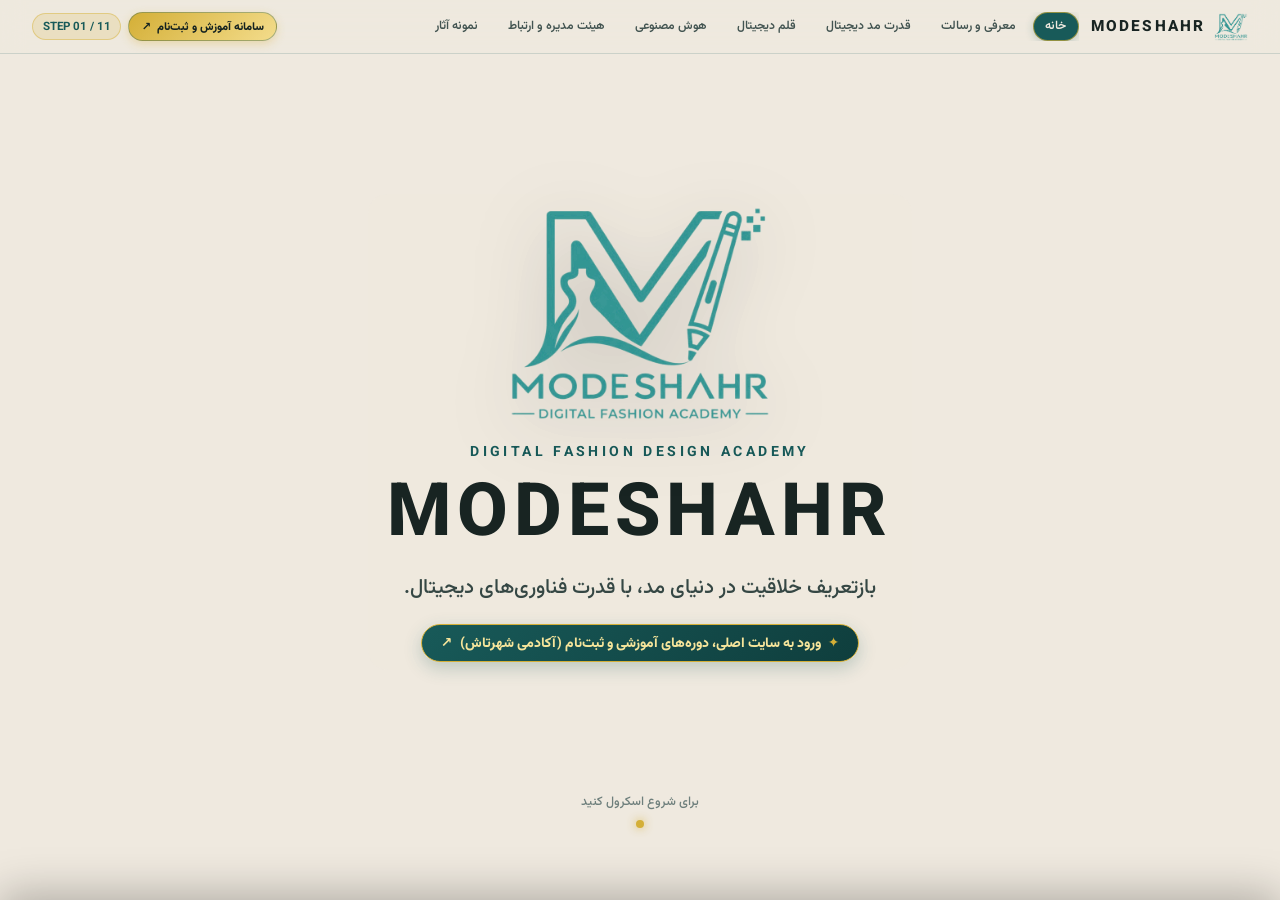
==== commit 5a6ef036: "Update website assets and style" ====
--- a/index.html
+++ b/index.html
@@ -284,6 +284,7 @@
           <li><button type="button" class="nav-step-btn" data-nav-group="stage2" data-jump-step="6">قلم دیجیتال</button></li>
           <li><button type="button" class="nav-step-btn" data-nav-group="stage3" data-jump-step="8">هوش مصنوعی</button></li>
           <li><button type="button" class="nav-step-btn" data-nav-group="footer" data-jump-step="10">هیئت مدیره و ارتباط</button></li>
+          <li><a href="runway.html" class="nav-step-btn" style="display:inline-block;text-decoration:none;" title="مشاهده کلکسیون نمونه آثار طراحی لباس مدشهر">نمونه آثار</a></li>
         </ul>
       </nav>
 
@@ -836,10 +837,20 @@
               <p class="footer-brand-tagline">
                 جایی برای پرورش نگاه خلاق، تسلط بر فناوری و ساخت آینده‌ای تازه در دنیای مد.
               </p>
-              <a href="https://lms.shahrtashacademy.com/" target="_blank" rel="noopener noreferrer" class="footer-academy-main-link">
-                <span>✦ ورود به سایت اصلی و سامانه آموزش و ثبت‌نام (آکادمی شهرتاش)</span>
-                <span aria-hidden="true">↗</span>
-              </a>
+              <div class="footer-cta-row">
+                <a href="https://lms.shahrtashacademy.com/" target="_blank" rel="noopener noreferrer" class="footer-academy-main-link">
+                  <span>✦ ورود به سایت اصلی و سامانه آموزش و ثبت‌نام (آکادمی شهرتاش)</span>
+                  <span aria-hidden="true">↗</span>
+                </a>
+                <a href="brandbook.html" class="footer-brandbook-link" title="مشاهده برندبوک رسمی و هویت بصری آکادمی مدشهر">
+                  <span>✦ برندبوک رسمی مدشهر (Brand Book)</span>
+                  <span aria-hidden="true">↗</span>
+                </a>
+                <a href="runway.html" class="footer-brandbook-link" title="مشاهده کلکسیون نمونه آثار طراحی لباس آکادمی مدشهر">
+                  <span>✦ کلکسیون نمونه آثار مدشهر</span>
+                  <span aria-hidden="true">↗</span>
+                </a>
+              </div>
             </div>
 
             <div class="footer-links-col">
@@ -849,6 +860,8 @@
                 <li><button type="button" class="footer-jump-btn" data-jump-step="4">چرا طراحی لباس دیجیتال؟</button></li>
                 <li><button type="button" class="footer-jump-btn" data-jump-step="6">قلم دیجیتال و خلاقیت</button></li>
                 <li><button type="button" class="footer-jump-btn" data-jump-step="8">هوش مصنوعی در طراحی مد</button></li>
+                <li><a href="brandbook.html" class="footer-jump-btn footer-brandbook-nav-link">برندبوک رسمی مدشهر (Brand Book) ↗</a></li>
+                <li><a href="runway.html" class="footer-jump-btn footer-brandbook-nav-link">نمونه آثار طراحی لباس مدشهر ↗</a></li>
               </ul>
             </div>
 
--- a/style.css
+++ b/style.css
@@ -2711,3 +2711,55 @@
   background: transparent !important;
   filter: none !important;
 }
+
+/* دکمه و لینک برندبوک رسمی در فوتر سایت (نمایش در دسکتاپ و موبایل) */
+.footer-cta-row {
+  display: flex;
+  flex-wrap: wrap;
+  align-items: center;
+  gap: 0.45rem;
+  margin-top: 0.15rem;
+}
+
+.footer-cta-row .footer-academy-main-link {
+  margin-top: 0;
+}
+
+.footer-brandbook-link {
+  display: inline-flex;
+  align-items: center;
+  gap: 0.35rem;
+  padding: 0.28rem 0.78rem;
+  border-radius: 999px;
+  background: rgba(14, 147, 157, 0.24);
+  border: 1px solid rgba(14, 147, 157, 0.75);
+  color: #E7F7F8;
+  font-size: 0.72rem;
+  font-weight: 800;
+  text-decoration: none;
+  transition: background 0.2s ease, color 0.2s ease, border-color 0.2s ease;
+}
+
+.footer-brandbook-link:hover {
+  background: #0E939D;
+  border-color: #D4AF37;
+  color: #FFFDF5;
+}
+
+.footer-brandbook-nav-link {
+  display: inline-block;
+  text-decoration: none;
+  color: #F6E59B !important;
+  font-weight: 700;
+}
+
+.footer-brandbook-nav-link:hover {
+  color: #D4AF37 !important;
+}
+
+@media (max-aspect-ratio: 1/1), (max-width: 860px) {
+  .footer-brandbook-link {
+    font-size: 0.62rem;
+    padding: 0.2rem 0.58rem;
+  }
+}
